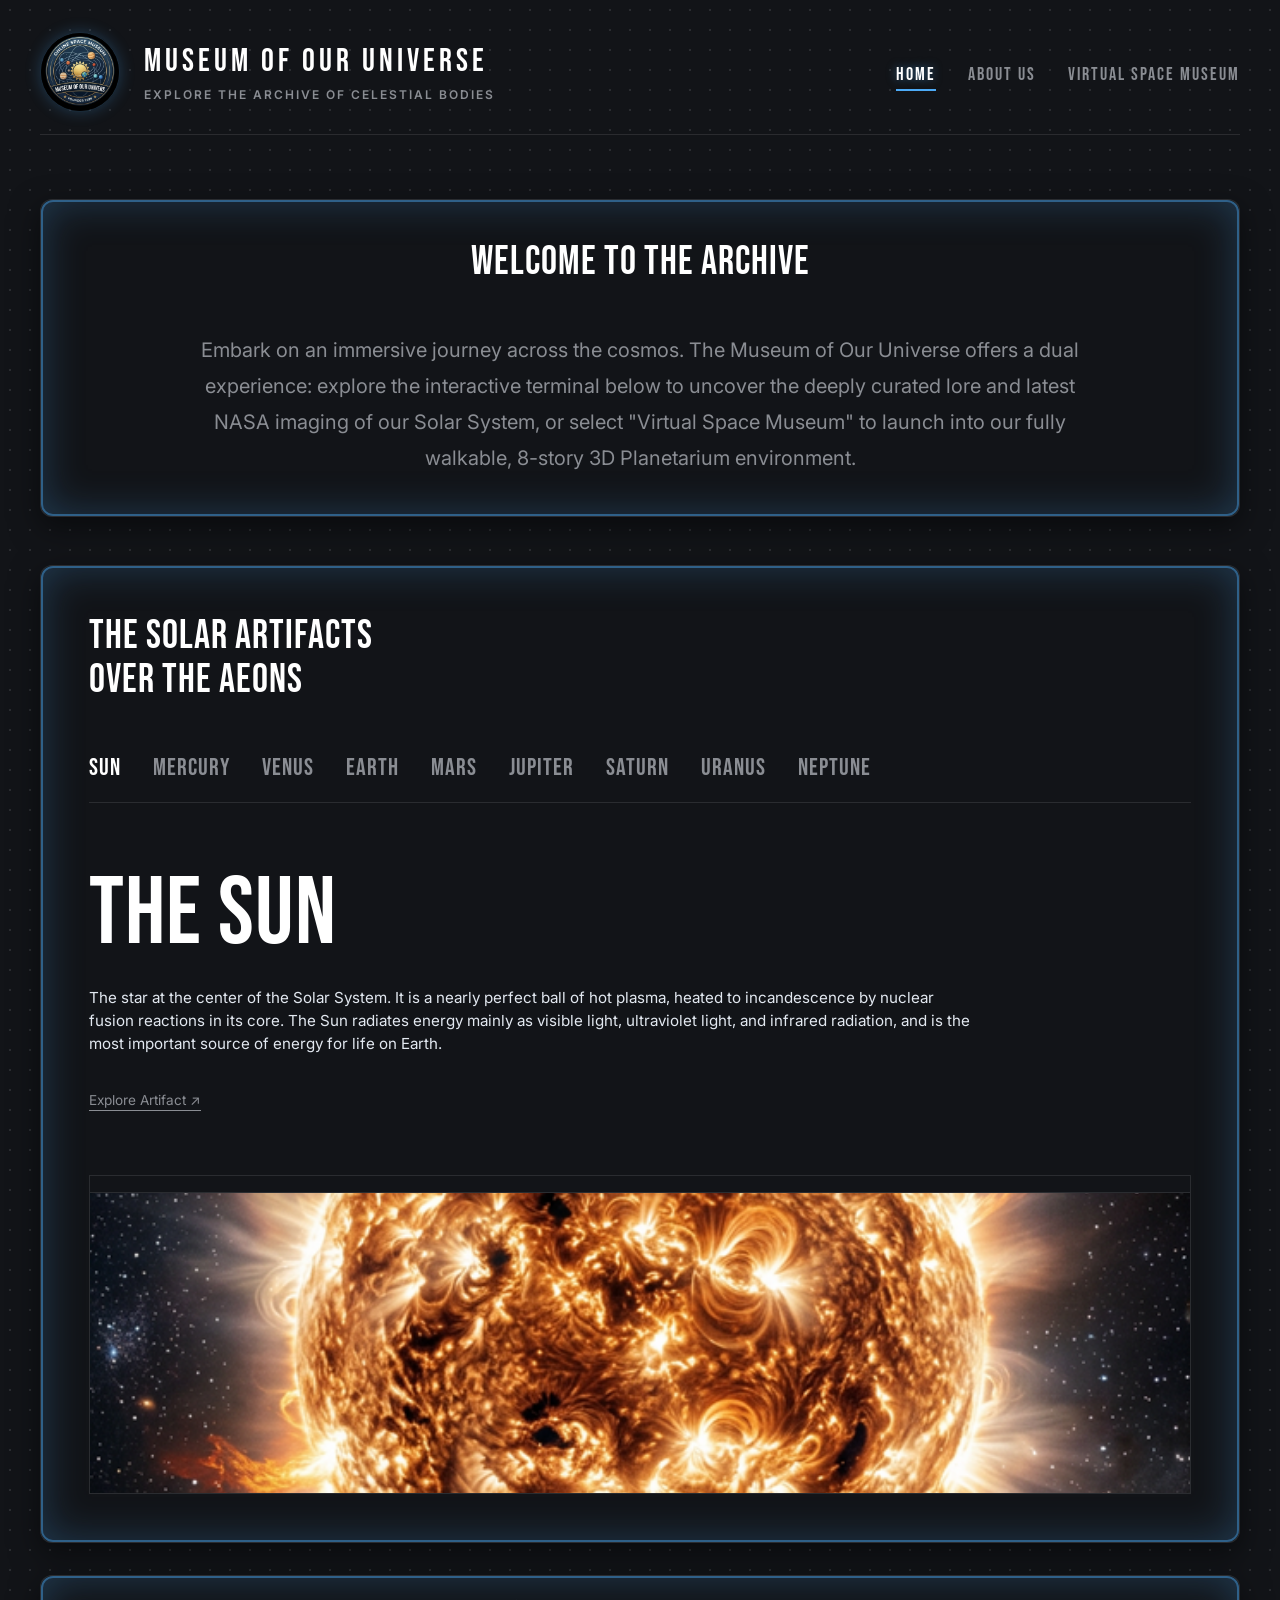
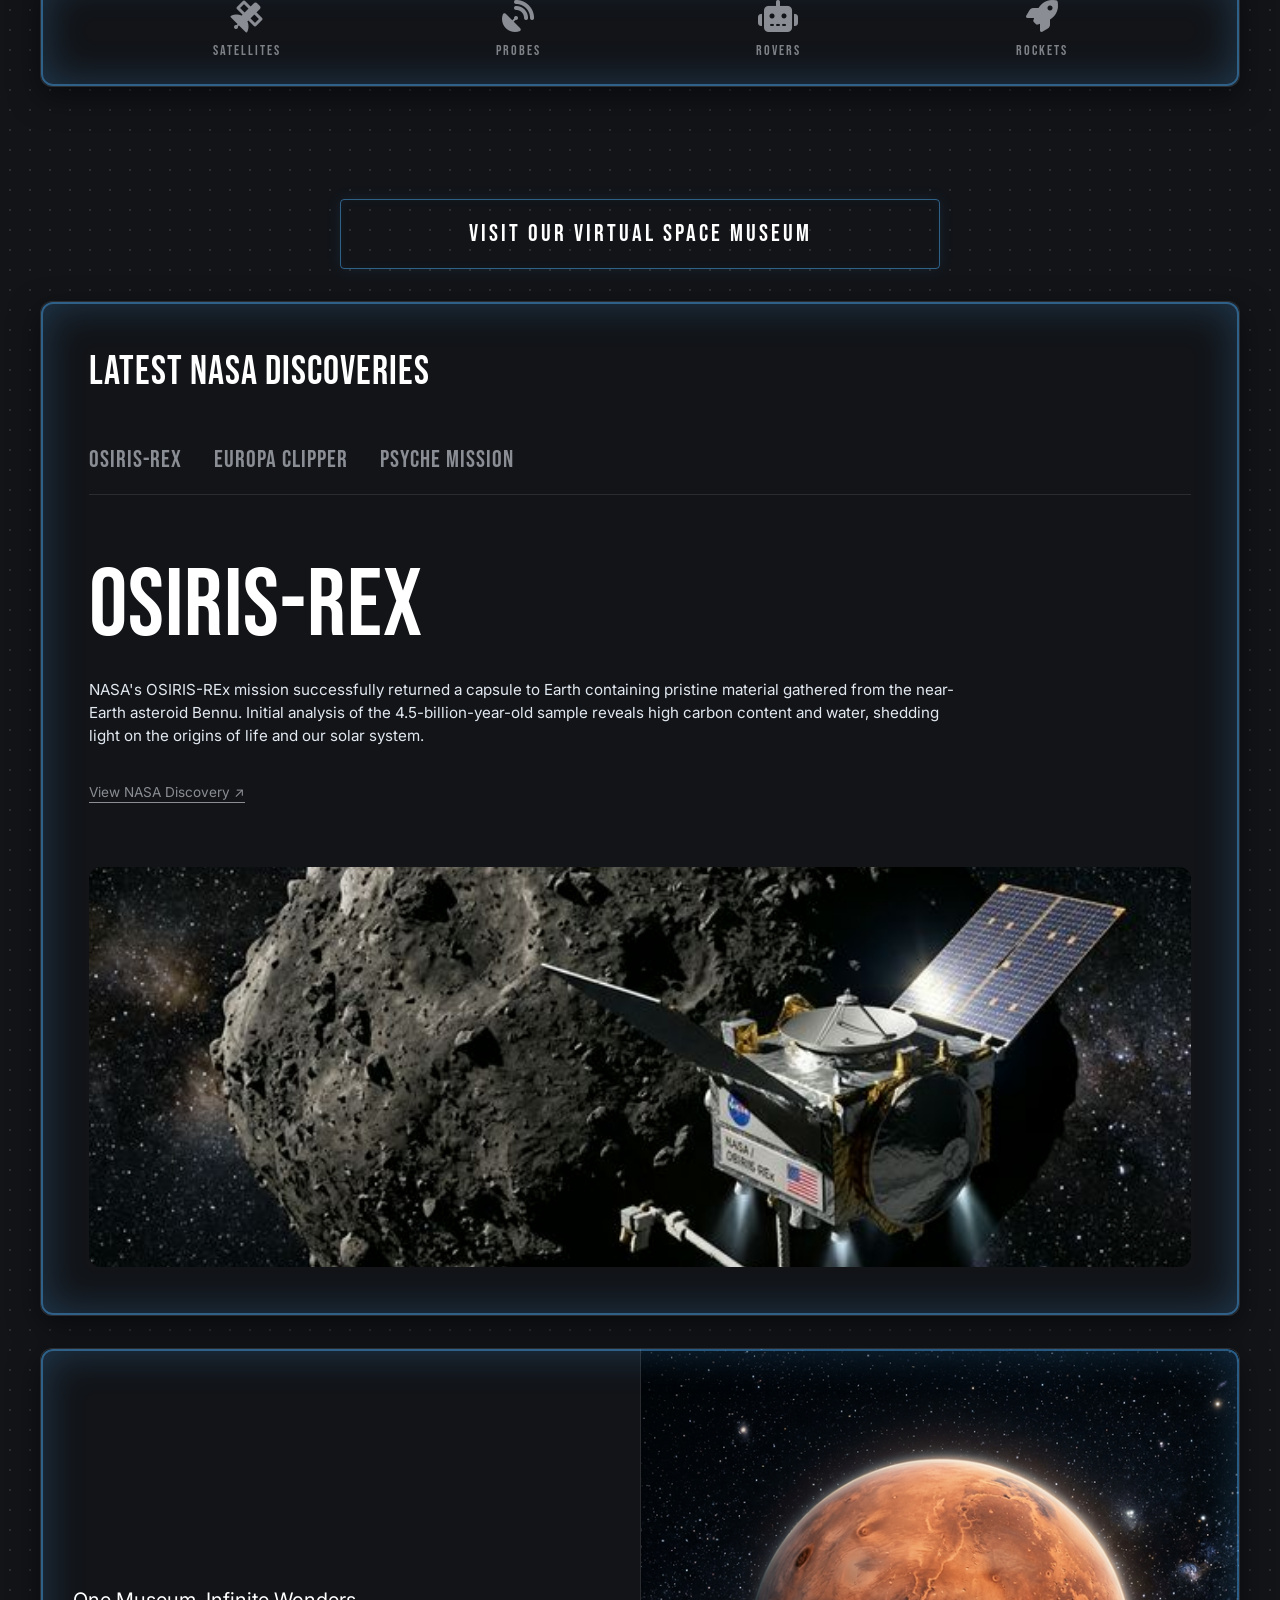
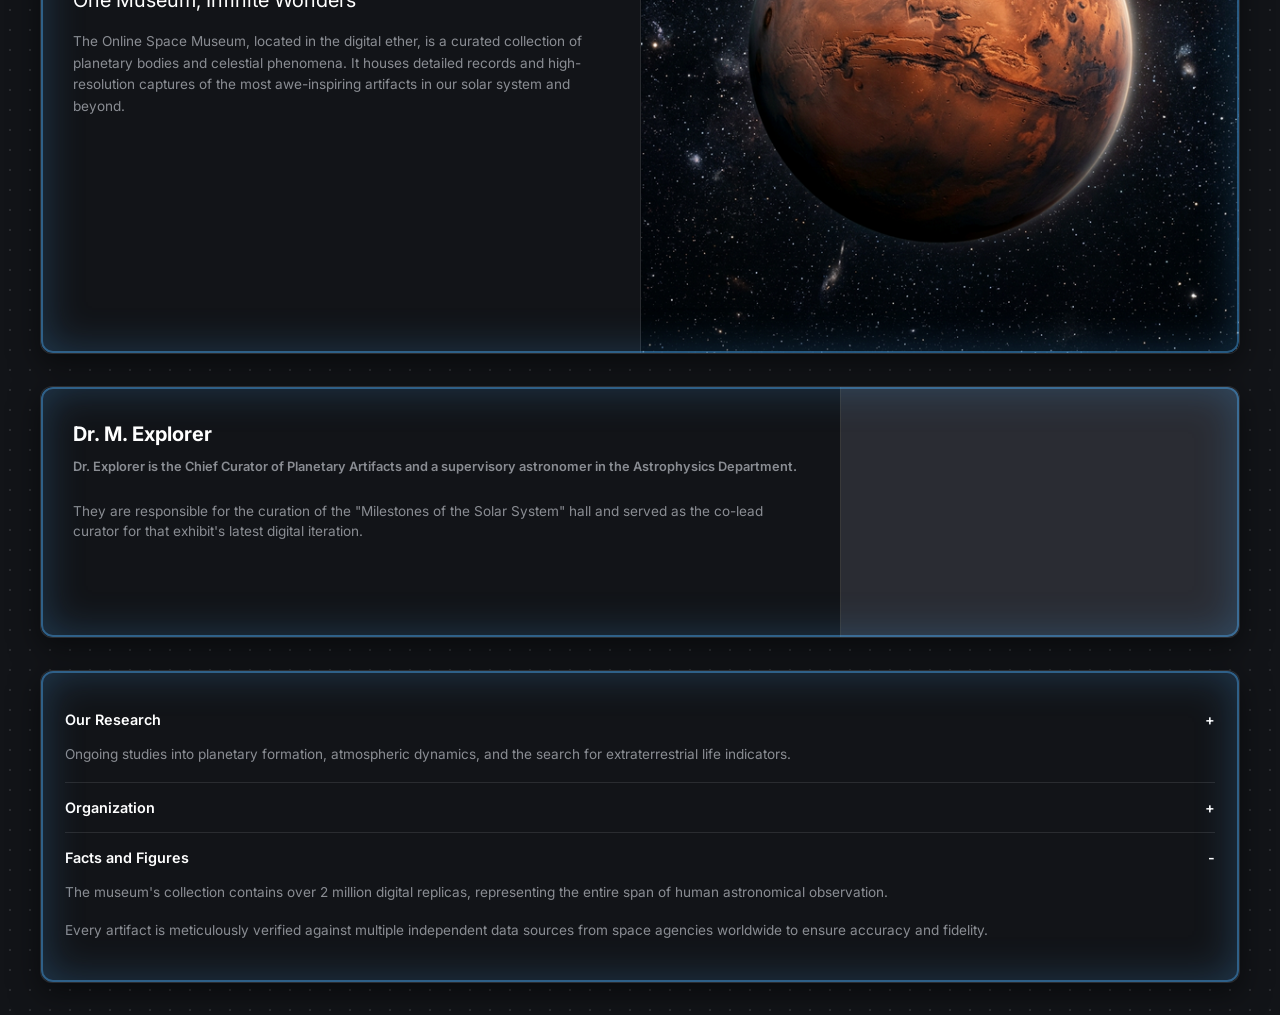
==== index.html @ 4f43cf97 "feat: complete agentic orchestration docs, local discovery assets, and visitor state flow" ====
<!DOCTYPE html>
<html lang="en">
<head>
    <meta charset="UTF-8">
    <meta name="viewport" content="width=device-width, initial-scale=1.0">
    <title>Online Space Museum</title>
    
    <!-- Google Fonts: Bebas Neue for headers, Inter for body text -->
    <link rel="preconnect" href="https://fonts.googleapis.com">
    <link rel="preconnect" href="https://fonts.gstatic.com" crossorigin>
    <link href="https://fonts.googleapis.com/css2?family=Bebas+Neue&family=Inter:wght@300;400;600&display=swap" rel="stylesheet">
    
    <!-- FontAwesome for Spacecraft Icons -->
    <link rel="stylesheet" href="https://cdnjs.cloudflare.com/ajax/libs/font-awesome/6.4.0/css/all.min.css">
    
    <link rel="stylesheet" href="style.css">
</head>
<body>

    <div class="grid-container">

        <!-- Header / Museum Title -->
        <header class="header-section">
            <div class="logo-container">
                <img src="museum-logo-v3.jpg" alt="Online Space Museum Logo" class="museum-logo">
            </div>
            <div class="header-text">
                <h1 class="museum-title">MUSEUM OF OUR UNIVERSE</h1>
                <p class="subtitle">EXPLORE THE ARCHIVE OF CELESTIAL BODIES</p>
            </div>
            <nav class="global-nav">
                <ul class="nav-list">
                    <li><a href="index.html" class="nav-link active">HOME</a></li>
                    <li><a href="about.html" class="nav-link">ABOUT US</a></li>
                    <li><a href="Planetariam Museum/index.html" class="nav-link">VIRTUAL SPACE MUSEUM</a></li>
                </ul>
            </nav>
        </header>

        <!-- Welcome Introduction -->
        <section class="welcome-section timeline-section" style="grid-column: 1 / -1; margin-bottom: 1rem; padding: 2.5rem; text-align: center;">
            <h2 class="timeline-title" style="margin-bottom: 1rem; text-align: center; color: var(--blue-glow);">WELCOME TO THE ARCHIVE</h2>
            <p class="artifact-description" style="max-width: 900px; margin: 0 auto; line-height: 1.8; color: var(--text-muted); font-size: 1.25rem;">
                Embark on an immersive journey across the cosmos. The Museum of Our Universe offers a dual experience: explore the interactive terminal below to uncover the deeply curated lore and latest NASA imaging of our Solar System, or select "Virtual Space Museum" to launch into our fully walkable, 8-story 3D Planetarium environment.
            </p>
        </section>

        <!-- Main Timeline / Artifact Selector -->
        <section class="timeline-section">
            <h2 class="timeline-title">THE SOLAR ARTIFACTS<br>OVER THE AEONS</h2>
            
            <div class="timeline-nav">
                <div class="timeline-items" id="timelineList">
                    <span class="timeline-item active" data-planet="sun">SUN</span>
                    <span class="timeline-item" data-planet="mercury">MERCURY</span>
                    <span class="timeline-item" data-planet="venus">VENUS</span>
                    <span class="timeline-item" data-planet="earth">EARTH</span>
                    <span class="timeline-item" data-planet="mars">MARS</span>
                    <span class="timeline-item" data-planet="jupiter">JUPITER</span>
                    <span class="timeline-item" data-planet="saturn">SATURN</span>
                    <span class="timeline-item" data-planet="uranus">URANUS</span>
                    <span class="timeline-item" data-planet="neptune">NEPTUNE</span>
                </div>
            </div>

            <div class="active-artifact-display">
                <h1 class="active-planet-title" id="planetTitle">SUN</h1>
                <p class="artifact-description" id="planetDescription">
                    The star at the center of the Solar System. It is a nearly perfect ball of hot plasma, heated to incandescence by nuclear fusion reactions in its core. The Sun radiates energy mainly as visible light, ultraviolet light, and infrared radiation, and is the most important source of energy for life on Earth.
                </p>
                <a href="artifact.html?id=sun" class="view-link" id="exploreBtn">Explore Artifact ↗</a>
            </div>
            
            <div class="artifact-visual">
                <div class="visual-header">
                </div>
                <!-- Image goes here -->
                <div class="image-wrapper">
                    <img id="planetImage" src="" alt="Earth from Space">
                </div>
            </div>
        </section>

        <!-- Spacecraft Instruments Divider (Long Thin Body) -->
        <section class="timeline-section craft-divider">
            <div class="craft-icons">
                <div class="craft-icon-wrap" title="Orbiting Satellites" data-craft="satellite">
                    <i class="fa-solid fa-satellite"></i>
                    <span class="craft-title">SATELLITES</span>
                </div>
                <div class="craft-icon-wrap" title="Deep Space Probes" data-craft="probe">
                    <i class="fa-solid fa-satellite-dish"></i>
                    <span class="craft-title">PROBES</span>
                </div>
                <div class="craft-icon-wrap" title="Automated Rovers" data-craft="rover">
                    <i class="fa-solid fa-robot"></i>
                    <span class="craft-title">ROVERS</span>
                </div>
                <div class="craft-icon-wrap" title="Launch Vehicles" data-craft="rocket">
                    <i class="fa-solid fa-rocket"></i>
                    <span class="craft-title">ROCKETS</span>
                </div>
            </div>
        </section> <!-- End craft-divider -->

        <!-- Virtual Space Museum Button -->
        <div class="virtual-museum-btn-wrap">
            <a href="Planetariam Museum/index.html" class="virtual-museum-btn">VISIT OUR VIRTUAL SPACE MUSEUM</a>
        </div>

        <!-- Latest Discoveries Section -->
        <section class="timeline-section discovery-section">
            <h2 class="timeline-title">LATEST NASA DISCOVERIES</h2>
            
            <div class="timeline-nav">
                <div class="timeline-items" id="discoveryList">
                    <span class="timeline-item discovery-item active" data-discovery="bennu">OSIRIS-REX</span>
                    <span class="timeline-item discovery-item" data-discovery="europa">EUROPA CLIPPER</span>
                    <span class="timeline-item discovery-item" data-discovery="psyche">PSYCHE MISSION</span>
                </div>
            </div>

            <div class="active-artifact-display">
                <h1 class="active-planet-title" id="discoveryTitle">OSIRIS-REX</h1>
                
                <p class="artifact-description" id="discoveryDescription">
                    NASA's OSIRIS-REx mission successfully returned a capsule to Earth containing pristine material gathered from the near-Earth asteroid Bennu. Initial analysis of the 4.5-billion-year-old sample reveals high carbon content and water, shedding light on the origins of life and our solar system.
                </p>
                <a href="https://science.nasa.gov/mission/osiris-rex/" target="_blank" class="view-link" id="discoveryLink">View NASA Discovery ↗</a>
            </div>
            
            <div class="artifact-visual" style="border: none;">
                <!-- Image goes here -->
                <div class="image-wrapper" style="height: 400px; border-radius: 12px;">
                    <div id="discoveryImagePlaceholder" style="width: 100%; height: 100%; background: linear-gradient(45deg, #1a0b2e, #0e1e2e);"></div>
                    <img id="discoveryImage" src="" alt="Latest Discovery" style="display: none; border-radius: 12px;">
                </div>
            </div>
        </section>

        <!-- Informational Cards (Right Side based on reference) -->
        <section class="info-section">
            
            <article class="info-card">
                <div class="card-content">
                    <h3 class="card-title">One Museum, Infinite Wonders</h3>
                    <p class="card-text">
                        The Online Space Museum, located in the digital ether, is a curated collection of planetary bodies and celestial phenomena. It houses detailed records and high-resolution captures of the most awe-inspiring artifacts in our solar system and beyond.
                    </p>
                </div>
                <div class="card-image-wrap">
                    <!-- Secondary image or related content -->
                    <img src="mars_premium_1773688810242.png" alt="Museum Interior Concept" class="card-img" id="secondaryImg">
                </div>
            </article>

            <article class="info-card curator-card">
                 <div class="curator-info">
                     <h3 class="curator-name">Dr. M. Explorer</h3>
                     <p class="curator-role">
                         Dr. Explorer is the Chief Curator of Planetary Artifacts and a supervisory astronomer in the Astrophysics Department. 
                     </p>
                     <p class="curator-bio">
                         They are responsible for the curation of the "Milestones of the Solar System" hall and served as the co-lead curator for that exhibit's latest digital iteration.
                     </p>
                 </div>
                 <div class="curator-image-wrap">
                     <div class="curator-placeholder"></div>
                 </div>
            </article>

            <!-- Accordion / Sidebar menu -->
            <aside class="sidebar-menu">
                <div class="menu-item">
                    <button class="accordion-btn">Our Research <span>+</span></button>
                    <div class="accordion-content">
                        <p>Ongoing studies into planetary formation, atmospheric dynamics, and the search for extraterrestrial life indicators.</p>
                    </div>
                </div>
                <div class="menu-item">
                    <button class="accordion-btn">Organization <span>+</span></button>
                    <div class="accordion-content" style="display: none;">
                        <p>Information about the structure and funding of the museum.</p>
                    </div>
                </div>
                <div class="menu-item active">
                    <button class="accordion-btn">Facts and Figures <span>-</span></button>
                    <div class="accordion-content">
                        <p class="small-text">
                            The museum's collection contains over 2 million digital replicas, representing the entire span of human astronomical observation. 
                        </p>
                        <p class="small-text mt">
                            Every artifact is meticulously verified against multiple independent data sources from space agencies worldwide to ensure accuracy and fidelity.
                        </p>
                    </div>
                </div>
            </aside>

        </section>

    </div>

    <!-- Spacecraft Info Modal -->
    <div class="modal-overlay" id="craftModal">
        <div class="modal-content">
            <button class="modal-close" id="closeModal">&times;</button>
            <div class="modal-header">
                <i class="fa-solid fa-satellite" id="modalIcon"></i>
                <h2 class="modal-title" id="modalTitle">SPACE CRAFT</h2>
            </div>
            <div class="modal-body">
                <p class="modal-text" id="modalDescription">Description goes here...</p>
                <div class="modal-stats">
                    <div class="stat-box">
                        <span class="stat-label" id="modalStatLabel1">Active Missions</span>
                        <span class="stat-value" id="modalStat1">--</span>
                    </div>
                    <div class="stat-box">
                        <span class="stat-label" id="modalStatLabel2">Notable Example</span>
                        <span class="stat-value" id="modalStat2">--</span>
                    </div>
                </div>
            </div>
        </div>
    </div>

    <!-- Rocket Transition Overlay -->
    <div id="rocket-transition" class="rocket-transition hidden">
        <div class="rocket-container">
            <div class="rocket-body">
                <div class="rocket-nose"></div>
                <div class="rocket-window"></div>
                <div class="rocket-fin left"></div>
                <div class="rocket-fin right"></div>
                <div class="rocket-exhaust"></div>
            </div>
        </div>
        <div class="smoke-container">
            <div class="smoke-cloud s1"></div>
            <div class="smoke-cloud s2"></div>
            <div class="smoke-cloud s3"></div>
            <div class="smoke-cloud s4"></div>
            <div class="smoke-cloud s5"></div>
            <div class="smoke-cloud s6"></div>
            <div class="smoke-cloud s7"></div>
        </div>
    </div>
    
    <script src="script.js"></script>
</body>
</html>
---- style.css ----
:root {
    --bg-dark: #121418;
    --card-bg: #1A1C21;
    --text-primary: #FFFFFF;
    --text-muted: #8A8D93;
    --border-color: rgba(255, 255, 255, 0.1);
    --accent: #E2E8F0;
    
    --font-heading: 'Bebas Neue', sans-serif;
    --font-body: 'Inter', sans-serif;
}

* {
    margin: 0;
    padding: 0;
    box-sizing: border-box;
}

body {
    background-color: var(--bg-dark);
    color: var(--text-primary);
    font-family: var(--font-body);
    font-size: 16px;
    line-height: 1.5;
    -webkit-font-smoothing: antialiased;
    min-height: 100vh;
    padding: 2rem;
    
    /* Subtle background dot pattern to match reference */
    background-image: radial-gradient(var(--border-color) 1px, transparent 1px);
    background-size: 20px 20px;
    
    /* Ensure the body is positioned relative for the scanner overlay */
    position: relative;
    overflow-x: hidden;
}

/* Dynamic Space Background Elements */
#space-background {
    position: fixed;
    top: 0;
    left: 0;
    width: 100vw;
    height: 100vh;
    pointer-events: none;
    z-index: 1; /* Sits behind z-index: 2 grids but ahead of body */
    overflow: hidden;
}

.asteroid {
    position: absolute;
    animation-name: driftDiagonal;
    animation-timing-function: linear;
    opacity: 0;
}

@keyframes driftDiagonal {
    0% {
        opacity: 0;
        transform: translate(0, 0) rotate(0deg);
    }
    5% {
        opacity: 1;
    }
    95% {
        opacity: 1;
    }
    100% {
        opacity: 0;
        transform: translate(-100vw, 100vh) rotate(360deg);
    }
}

.shooting-star {
    position: absolute;
    width: 150px;
    height: 2px;
    background: linear-gradient(to right, transparent, rgba(255, 255, 255, 1));
    border-radius: 50%;
    transform: rotate(135deg); /* Points down-left */
    opacity: 0;
    animation: shootingStarAnim 1.2s ease-out forwards;
}

.shooting-star::after {
    content: '';
    position: absolute;
    right: 0;
    top: -3px;
    width: 8px;
    height: 8px;
    background: white;
    border-radius: 50%;
    box-shadow: 0 0 10px 4px rgba(77, 171, 247, 0.8); /* Signature AI blue engine trail */
}

@keyframes shootingStarAnim {
    0% {
        transform: rotate(135deg) translateX(0);
        opacity: 0;
    }
    10% {
        opacity: 1;
    }
    100% {
        transform: rotate(135deg) translateX(1500px); /* Move entirely across the screen down-left */
        opacity: 0;
    }
}

/* Apply AI Pulse to Specific Containers */
.timeline-section, .info-card, .sidebar-menu, .large-image-wrapper, .gallery-item {
    position: relative;
}

.timeline-section::after, .info-card::after, .sidebar-menu::after, .large-image-wrapper::after, .gallery-item::after {
    content: '';
    position: absolute;
    top: 0;
    left: 0;
    right: 0;
    bottom: 0;
    pointer-events: none;
    border-radius: inherit;
    border: 2px solid rgba(77, 171, 247, 0.5); /* Static blue border */
    box-shadow: inset 0 0 40px rgba(77, 171, 247, 0.25); /* Static blue glow */
    z-index: 10;
}

/* Grid Layout */
.grid-container {
    display: grid;
    grid-template-columns: 1fr;
    gap: 2rem;
    max-width: 1200px; /* Adjusted max-width for optimal single-column reading */
    margin: 0 auto;
    position: relative;
    z-index: 2; /* Elevate grid container above space background canvas */
}

/* Typography Base */
h1, h2, .timeline-item {
    font-family: var(--font-heading);
    letter-spacing: 1px;
    font-weight: 400;
}

.subtitle {
    font-family: var(--font-body);
    font-weight: 600;
    letter-spacing: 2px;
    font-size: 0.75rem;
    color: var(--text-muted);
    text-transform: uppercase;
    margin-top: 0.5rem;
}

.header-section {
    grid-column: 1 / -1;
    margin-bottom: 2rem;
    border-bottom: 1px solid var(--border-color);
    padding-bottom: 1rem;
    display: flex;
    align-items: center;
    gap: 1.5rem;
    position: relative; /* For absolute positioning of nav if needed, but we'll use flex/margin */
}

/* Global Navigation */
.global-nav {
    margin-left: auto; /* Push navigation to the far right of the flex header */
}

.nav-list {
    display: flex;
    list-style: none;
    gap: 2rem;
    align-items: center;
}

.nav-link {
    color: var(--text-muted);
    text-decoration: none;
    font-size: 1.1rem;
    font-family: var(--font-heading);
    letter-spacing: 2px;
    transition: all 0.3s ease;
    padding-bottom: 4px;
    border-bottom: 2px solid transparent; /* Prepare for hover underline */
}

.nav-link:hover, .nav-link.active {
    color: var(--text-primary);
    border-bottom-color: #4dabf7; /* AI blue underline */
    text-shadow: 0 0 10px rgba(77, 171, 247, 0.5);
}

.museum-logo {
    height: 80px; /* Adjust based on preference */
    width: auto;
    object-fit: contain;
    border-radius: 50%; /* Circle shape */
    box-shadow: 0 0 15px rgba(77, 171, 247, 0.25); /* Even softer blue glow */
    border: 1px solid rgba(77, 171, 247, 0.15); /* Very faint border */
}

.header-text {
    display: flex;
    flex-direction: column;
}

.museum-title {
    font-size: 2rem;
    letter-spacing: 4px;
    line-height: 1; /* Tighten up with subtitle */
}

/* Timeline Section (Left side) */
.timeline-section {
    background-color: var(--bg-dark);
    border: 1px solid var(--border-color);
    border-radius: 12px;
    padding: 3rem;
    display: flex;
    flex-direction: column;
    gap: 2rem;
    /* Box shadow for depth */
    box-shadow: 0 10px 30px rgba(0,0,0,0.5);
}

.timeline-title {
    font-size: 2.5rem;
    line-height: 1.1;
    margin-bottom: 1rem;
}

.timeline-nav {
    display: flex;
    align-items: center;
    gap: 1rem;
    border-bottom: 1px solid var(--border-color);
    padding-bottom: 1rem;
    margin-bottom: 2rem;
}

.timeline-items {
    display: flex;
    gap: 2rem;
    overflow-x: auto;
    scrollbar-width: none;
}
.timeline-items::-webkit-scrollbar { display: none; }

.timeline-item {
    font-size: 1.5rem;
    color: var(--text-muted);
    cursor: pointer;
    transition: color 0.3s ease;
}

.timeline-item:hover, .timeline-item.active {
    color: var(--text-primary);
}

.nav-btn {
    background: none;
    border: none;
    color: var(--text-muted);
    font-family: var(--font-body);
    font-size: 0.8rem;
    cursor: pointer;
    text-transform: uppercase;
    letter-spacing: 1px;
}

.nav-btn:hover {
    color: var(--text-primary);
}

.active-planet-title {
    font-size: 6rem;
    line-height: 1;
    margin-bottom: 1.5rem;
    display: block;
}

.artifact-description {
    font-size: 0.95rem;
    color: var(--accent);
    max-width: 80%;
    margin-bottom: 2rem;
}

.view-link {
    color: var(--text-muted);
    text-decoration: none;
    font-size: 0.85rem;
    border-bottom: 1px solid var(--text-muted);
    padding-bottom: 2px;
    transition: all 0.3s ease;
}

.view-link:hover {
    color: var(--text-primary);
    border-bottom-color: var(--text-primary);
}

.artifact-visual {
    margin-top: 2rem;
    position: relative;
    border: 1px solid var(--border-color);
}

.visual-header {
    display: flex;
    justify-content: space-between;
    padding: 0.5rem 1rem;
    font-size: 0.75rem;
    border-bottom: 1px solid var(--border-color);
    color: var(--text-muted);
    font-family: var(--font-body);
    font-weight: 600;
}

.image-wrapper {
    width: 100%;
    height: 300px;
    overflow: hidden;
    background-color: #000;
}

.image-wrapper img {
    width: 100%;
    height: 100%;
    object-fit: cover;
    mix-blend-mode: screen; /* Enhance space aesthetic if background isn't completely black */
}

/* Spacecraft Divider Section (Long thin body) */
.craft-divider {
    padding: 1.5rem 4rem; /* Thin top/bottom padding */
    margin-bottom: 2rem;
    flex-direction: row;
}

.craft-icons {
    width: 100%;
    display: flex;
    justify-content: space-around;
    align-items: center;
    position: relative;
    z-index: 20; /* Ensure it stays above scanner overlay */
}

.craft-icon-wrap {
    font-size: 2rem; /* Large enough to be readable */
    color: var(--text-muted);
    transition: all 0.3s ease;
    cursor: pointer;
    position: relative;
    z-index: 20; /* Explicitly elevate above ::after background glow */
    display: flex;
    flex-direction: column;
    align-items: center;
    gap: 0.5rem;
}

.craft-title {
    font-size: 0.9rem;
    font-family: var(--font-heading);
    letter-spacing: 2px;
    color: var(--text-muted);
    opacity: 0.9;
    transition: all 0.3s ease;
    text-transform: uppercase;
}

.craft-icon-wrap:hover {
    color: #4dabf7; /* Vibrant AI blue on hover */
    transform: translateY(-5px) scale(1.15);
    text-shadow: 0 0 20px rgba(77, 171, 247, 0.9);
}

.craft-icon-wrap:hover .craft-title {
    opacity: 1;
    color: #4dabf7;
}

/* Virtual Space Museum Button */
.virtual-museum-btn-wrap {
    text-align: center;
    margin-top: 3rem;
    position: relative;
    z-index: 20;
}

.virtual-museum-btn {
    display: inline-block;
    width: 80%;
    max-width: 600px;
    padding: 1rem 2rem;
    background-color: transparent;
    border: 1px solid rgba(77, 171, 247, 0.5);
    color: var(--text-primary);
    font-family: var(--font-heading);
    font-size: 1.5rem;
    letter-spacing: 3px;
    text-decoration: none;
    border-radius: 4px;
    transition: all 0.3s ease;
    box-shadow: 0 0 15px rgba(77, 171, 247, 0.1), inset 0 0 10px rgba(77, 171, 247, 0.05);
}

.virtual-museum-btn:hover {
    background-color: rgba(77, 171, 247, 0.1);
    border-color: #4dabf7;
    box-shadow: 0 0 25px rgba(77, 171, 247, 0.3), inset 0 0 20px rgba(77, 171, 247, 0.15);
    text-shadow: 0 0 10px rgba(255, 255, 255, 0.8);
    transform: translateY(-2px);
}

/* Info Section (Right side) */
.info-section {
    display: flex;
    flex-direction: column;
    gap: 2rem;
}

.info-card {
    background-color: var(--bg-dark);
    border: 1px solid var(--border-color);
    border-radius: 12px;
    display: grid;
    grid-template-columns: 1fr 1fr;
    overflow: hidden;
    box-shadow: 0 10px 30px rgba(0,0,0,0.5);
}

.card-content {
    padding: 2rem;
    display: flex;
    flex-direction: column;
    justify-content: center;
}

.card-title {
    font-size: 1.25rem;
    margin-bottom: 1rem;
    font-weight: 400;
}

.card-text {
    font-size: 0.85rem;
    color: var(--text-muted);
    line-height: 1.6;
}

.card-image-wrap {
    width: 100%;
    height: 100%;
    border-left: 1px solid var(--border-color);
}

.card-img {
    width: 100%;
    height: 100%;
    object-fit: cover;
}

/* Curator Card variations */
.curator-card {
    grid-template-columns: 2fr 1fr;
}

.curator-info {
    padding: 2rem;
}

.curator-name {
    font-size: 1.25rem;
    margin-bottom: 0.5rem;
}

.curator-role {
    font-size: 0.8rem;
    font-weight: 600;
    color: var(--text-muted);
    margin-bottom: 1.5rem;
}

.curator-bio {
    font-size: 0.85rem;
    color: var(--text-muted);
}

.curator-image-wrap {
    border-left: 1px solid var(--border-color);
    background-color: #222;
}

.curator-placeholder {
    width: 100%;
    height: 100%;
    background-color: #2a2c33; /* Fallback for missing avatar */
    background-size: cover;
    background-position: center;
    min-height: 250px;
}

/* Sidebar Menu / Accordion */
.sidebar-menu {
    border: 1px solid var(--border-color);
    border-radius: 12px;
    background-color: var(--bg-dark);
    padding: 1.5rem;
    box-shadow: 0 10px 30px rgba(0,0,0,0.5);
}

.menu-item {
    border-bottom: 1px solid var(--border-color);
}

.menu-item:last-child {
    border-bottom: none;
}

.accordion-btn {
    width: 100%;
    background: none;
    border: none;
    color: var(--text-primary);
    padding: 1rem 0;
    display: flex;
    justify-content: space-between;
    align-items: center;
    font-family: var(--font-body);
    font-size: 0.9rem;
    cursor: pointer;
    font-weight: 600;
}

.accordion-content {
    padding-bottom: 1rem;
    color: var(--text-muted);
    font-size: 0.85rem;
    line-height: 1.6;
}

.mt {
    margin-top: 1rem;
}

/* Layout modifications for responsive design */
@media (max-width: 1024px) {
    .grid-container {
        grid-template-columns: 1fr;
    }
    .info-card.curator-card, .info-card {
        grid-template-columns: 1fr;
    }
    .card-image-wrap, .curator-image-wrap {
        border-left: none;
        border-top: 1px solid var(--border-color);
        min-height: 200px;
    }
}

/* -------------------------------- */
/* Artifact Detail Page Styles      */
/* -------------------------------- */

.flex-header {
    display: flex;
    justify-content: space-between;
    align-items: center; /* Center to align back link and logo */
}

.header-content-right {
    display: flex;
    align-items: center;
    gap: 1.5rem;
    text-align: right;
}

.header-text-right {
    display: flex;
    flex-direction: column;
}

.back-link {
    color: var(--text-muted);
    text-decoration: none;
    font-size: 0.85rem;
    font-weight: 600;
    letter-spacing: 1px;
    border-bottom: 1px solid var(--border-color);
    padding-bottom: 2px;
    transition: color 0.3s ease;
    margin-bottom: 0.5rem;
}

.back-link:hover {
    color: var(--text-primary);
}

.main-artifact-display {
    grid-column: 1 / -1;
    margin-bottom: 2rem;
}

.large-image-wrapper {
    width: 100%;
    height: 50vh;
    min-height: 400px;
    border: 1px solid var(--border-color);
    border-radius: 12px;
    overflow: hidden;
    position: relative;
}

.large-image-wrapper img {
    width: 100%;
    height: 100%;
    object-fit: cover;
    object-position: center;
}

.details-grid {
    grid-column: 1 / -1;
    display: grid;
    grid-template-columns: repeat(3, 1fr);
    gap: 2rem;
    margin-bottom: 3rem;
}

.detail-card {
    display: block; /* Override previous grid */
}

.detail-card-content {
    padding: 2rem;
}

.detail-title {
    font-size: 2rem;
    margin-bottom: 1rem;
    color: var(--text-primary);
    border-bottom: 1px solid var(--border-color);
    padding-bottom: 0.5rem;
}

.detail-text {
    font-size: 0.9rem;
    color: var(--text-muted);
    line-height: 1.6;
}

.warning-card .detail-title {
    color: #ff6b6b;
    border-color: rgba(255, 107, 107, 0.3);
}

.habitability-card .detail-title {
    color: #4dabf7;
    border-color: rgba(77, 171, 247, 0.3);
}

.gallery-section {
    grid-column: 1 / -1;
}

.gallery-title {
    font-size: 2.5rem;
    margin-bottom: 1.5rem;
}

.gallery-grid {
    display: grid;
    grid-template-columns: 1fr 1fr;
    gap: 2rem;
}

.gallery-item {
    border: 1px solid var(--border-color);
    border-radius: 12px;
    overflow: hidden;
    height: 300px;
}

.gallery-item img {
    width: 100%;
    height: 100%;
    object-fit: cover;
}

@media (max-width: 768px) {
    .grid-container {
        grid-template-columns: 1fr;
    }
    .info-card.curator-card, .info-card {
        grid-template-columns: 1fr;
    }
    .card-image-wrap, .curator-image-wrap {
        border-left: none;
        border-top: 1px solid var(--border-color);
        min-height: 200px;
    }
    .details-grid, .gallery-grid {
        grid-template-columns: 1fr;
    }
}

/* -------------------------------- */
/* Spacecraft Modal Styles          */
/* -------------------------------- */

.modal-overlay {
    position: fixed;
    top: 0;
    left: 0;
    width: 100vw;
    height: 100vh;
    background-color: rgba(0, 0, 0, 0.85);
    backdrop-filter: blur(8px);
    display: flex;
    justify-content: center;
    align-items: center;
    z-index: 10000; /* Above the edge pulse */
    opacity: 0;
    pointer-events: none;
    transition: opacity 0.3s ease;
}

.modal-overlay.active {
    opacity: 1;
    pointer-events: auto;
}

.modal-content {
    background-color: var(--bg-dark);
    border: 1px solid rgba(77, 171, 247, 0.5);
    box-shadow: 0 0 40px rgba(77, 171, 247, 0.25), inset 0 0 20px rgba(77, 171, 247, 0.1);
    border-radius: 12px;
    width: 90%;
    max-width: 600px;
    padding: 3rem;
    position: relative;
    transform: translateY(20px);
    transition: transform 0.3s ease;
    display: flex;
    flex-direction: column;
    gap: 1.5rem;
}

.modal-overlay.active .modal-content {
    transform: translateY(0);
}

.modal-close {
    position: absolute;
    top: 1rem;
    right: 1.5rem;
    background: none;
    border: none;
    color: var(--text-muted);
    font-size: 2.5rem;
    line-height: 1;
    cursor: pointer;
    transition: color 0.3s ease, text-shadow 0.3s ease;
}

.modal-close:hover {
    color: var(--text-primary);
    text-shadow: 0 0 15px rgba(255, 255, 255, 0.8);
}

.modal-header {
    display: flex;
    align-items: center;
    gap: 1.5rem;
    border-bottom: 1px solid var(--border-color);
    padding-bottom: 1rem;
}

.modal-header i {
    font-size: 3rem;
    color: #4dabf7; /* AI Blue */
    text-shadow: 0 0 15px rgba(77, 171, 247, 0.5);
}

.modal-title {
    font-size: 2.5rem;
    margin: 0;
    letter-spacing: 2px;
    font-family: var(--font-heading);
}

.modal-text {
    font-size: 1rem;
    color: var(--text-muted);
    line-height: 1.6;
}

.modal-stats {
    display: grid;
    grid-template-columns: 1fr 1fr;
    gap: 1rem;
    margin-top: 1.5rem;
}

.stat-box {
    background-color: rgba(0, 0, 0, 0.4);
    border: 1px solid var(--border-color);
    border-radius: 8px;
    padding: 1.25rem;
    display: flex;
    flex-direction: column;
    align-items: center;
    text-align: center;
    transition: border-color 0.3s ease;
}

.stat-box:hover {
    border-color: rgba(77, 171, 247, 0.5);
}

.stat-label {
    font-size: 0.75rem;
    color: var(--text-muted);
    text-transform: uppercase;
    letter-spacing: 1.5px;
    margin-bottom: 0.5rem;
    font-weight: 600;
}

.stat-value {
    font-size: 1.25rem;
    font-weight: 600;
    color: var(--text-primary);
    font-family: var(--font-heading);
    letter-spacing: 1px;
}

/* =========================================
   ROCKET TRANSITION OVERLAY
========================================= */
.rocket-transition {
    position: fixed;
    top: 0;
    left: 0;
    width: 100vw;
    height: 100vh;
    background-color: transparent;
    z-index: 9999;
    pointer-events: none;
}

.rocket-transition.hidden {
    display: none;
}

.rocket-transition.active {
    pointer-events: auto;
}

/* Background overlay to hide original page smoothly */
.rocket-transition::before {
    content: '';
    position: absolute;
    top: 0;
    left: 0;
    width: 100%;
    height: 100%;
    background-color: var(--bg-color); /* Match site dark theme initially */
    opacity: 0;
    transition: opacity 0.5s ease;
}

.rocket-transition.active::before {
    opacity: 1;
}

/* ---------------------------------- */
/* CSS ROCKET BUILD                   */
/* ---------------------------------- */
.rocket-container {
    position: absolute;
    bottom: -300px; /* Start way off screen bottom */
    left: 50%;
    transform: translateX(-50%);
    width: 80px;
    height: 150px;
    z-index: 10;
}

.rocket-transition.active .rocket-container {
    animation: blastOffCustom 2s cubic-bezier(0.5, 0, 0.2, 1) forwards;
    animation-delay: 0.8s;
}

.rocket-body {
    position: relative;
    width: 100%;
    height: 100%;
    background-color: #f1f2f6; /* White body */
    border-radius: 50% 50% 5px 5px / 100% 100% 10% 10%;
    box-shadow: inset -10px 0 10px rgba(0,0,0,0.1); /* 3D shading */
    z-index: 10;
}

.rocket-nose {
    position: absolute;
    top: -45px; /* Pull it up out of the body */
    left: 50%;
    transform: translateX(-50%);
    border-left: 40px solid transparent;
    border-right: 40px solid transparent;
    border-bottom: 50px solid #f1c40f; /* Yellow nose cone */
    border-radius: 50% 50% 0 0;
    z-index: 11;
}

.rocket-window {
    position: absolute;
    top: 50px;
    left: 50%;
    transform: translateX(-50%);
    width: 30px;
    height: 30px;
    background-color: #0097e6; /* Blue window */
    border-radius: 50%;
    border: 4px solid #f1c40f; /* Yellow trim */
    box-shadow: inset 2px 2px 5px rgba(0,0,0,0.3);
}

.rocket-fin {
    position: absolute;
    bottom: 0;
    width: 25px;
    height: 60px;
    background-color: #badc58; /* Green fins */
    z-index: -1;
}

.rocket-fin.left {
    left: -20px;
    border-radius: 30px 0 5px 30px;
}

.rocket-fin.right {
    right: -20px;
    border-radius: 0 30px 30px 5px;
}

.rocket-exhaust {
    position: absolute;
    bottom: -60px;
    left: 50%;
    transform: translateX(-50%);
    width: 20px;
    height: 60px;
    background: linear-gradient(to bottom, #f1f2f6 0%, #dcdde1 100%);
    border-radius: 0 0 10px 10px;
}

.rocket-transition.active .rocket-exhaust::after {
    content: '';
    position: absolute;
    bottom: -100px;
    left: 50%;
    transform: translateX(-50%);
    width: 15px;
    height: 100px;
    background: linear-gradient(to bottom, #ff9f43, #ff4757, transparent);
    filter: blur(2px);
    animation: exhaustFlicker 0.1s infinite alternate;
}

/* ---------------------------------- */
/* SMOKE CLOUDS                       */
/* ---------------------------------- */
.smoke-container {
    position: absolute;
    bottom: -100px;
    left: 0;
    width: 100%;
    height: 30vh;
    z-index: 5;
    opacity: 0; /* Hidden initially */
    /* Remove overflow:hidden so clouds can expand to fill the entire screen */
}

.rocket-transition.active .smoke-container {
    animation: fadeInSmoke 0.5s ease forwards;
    animation-delay: 0.5s; /* Ignite smoke right before launch */
}

.smoke-cloud {
    position: absolute;
    bottom: -50px;
    background-color: #f1f2f6; /* White smoke */
    border-radius: 50%;
    filter: drop-shadow(0 -10px 20px rgba(0,0,0,0.1));
}

.rocket-transition.active .smoke-cloud {
    /* Increase time slightly to match the full page load delay */
    animation: growSmoke 3.5s ease-in-out forwards;
}

.smoke-cloud.s1 { width: 300px; height: 300px; left: -100px; bottom: -150px; animation-delay: 0.5s; }
.smoke-cloud.s2 { width: 400px; height: 400px; left: 10%; bottom: -200px; animation-delay: 0.6s; }
.smoke-cloud.s3 { width: 350px; height: 350px; left: 30%; bottom: -180px; animation-delay: 0.7s; }
.smoke-cloud.s4 { width: 500px; height: 500px; left: 45%; bottom: -250px; background-color: #fff; animation-delay: 0.5s; } /* Center main burst */
.smoke-cloud.s5 { width: 400px; height: 400px; left: 65%; bottom: -200px; animation-delay: 0.6s; }
.smoke-cloud.s6 { width: 300px; height: 300px; left: 80%; bottom: -150px; animation-delay: 0.7s; }
.smoke-cloud.s7 { width: 250px; height: 250px; right: -50px; bottom: -120px; animation-delay: 0.8s; }


/* ---------------------------------- */
/* KEYFRAMES                          */
/* ---------------------------------- */

@keyframes blastOffCustom {
    0% {
        bottom: -300px;
    }
    10% {
        bottom: -280px; /* Engine ignite bump */
    }
    100% {
        bottom: 150vh; /* Way past the top of the screen */
    }
}

@keyframes exhaustFlicker {
    from { height: 90px; opacity: 0.8; }
    to { height: 110px; opacity: 1; }
}

@keyframes fadeInSmoke {
    from { opacity: 0; }
    to { opacity: 1; }
}

@keyframes growSmoke {
    0% { 
        transform: scale(0.2) translateY(50px); 
        opacity: 0.8; 
    }
    40% {
        transform: scale(1.5) translateY(-50px); 
        opacity: 1; /* Normal bloom */
    }
    100% { 
        transform: scale(15) translateY(-200px); /* Massive geometric scale to swallow screen */
        opacity: 1; 
    }
}
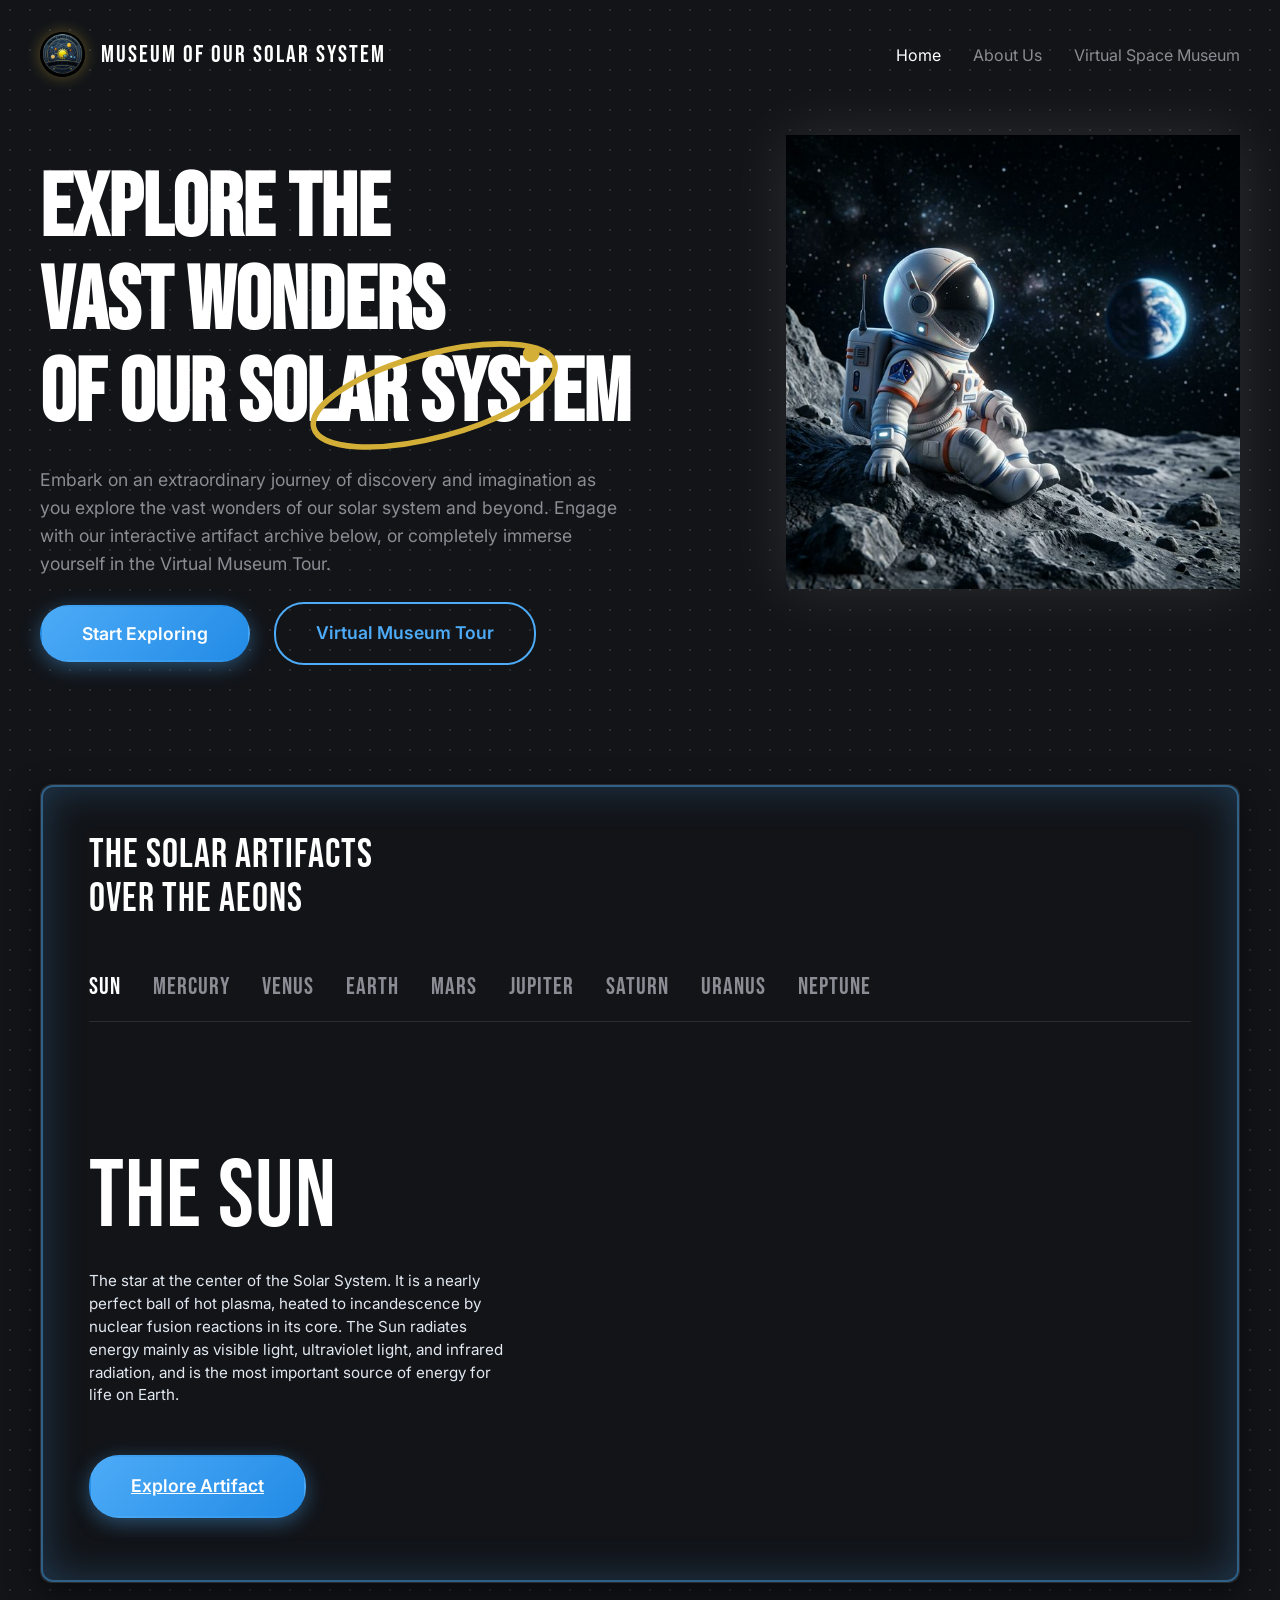
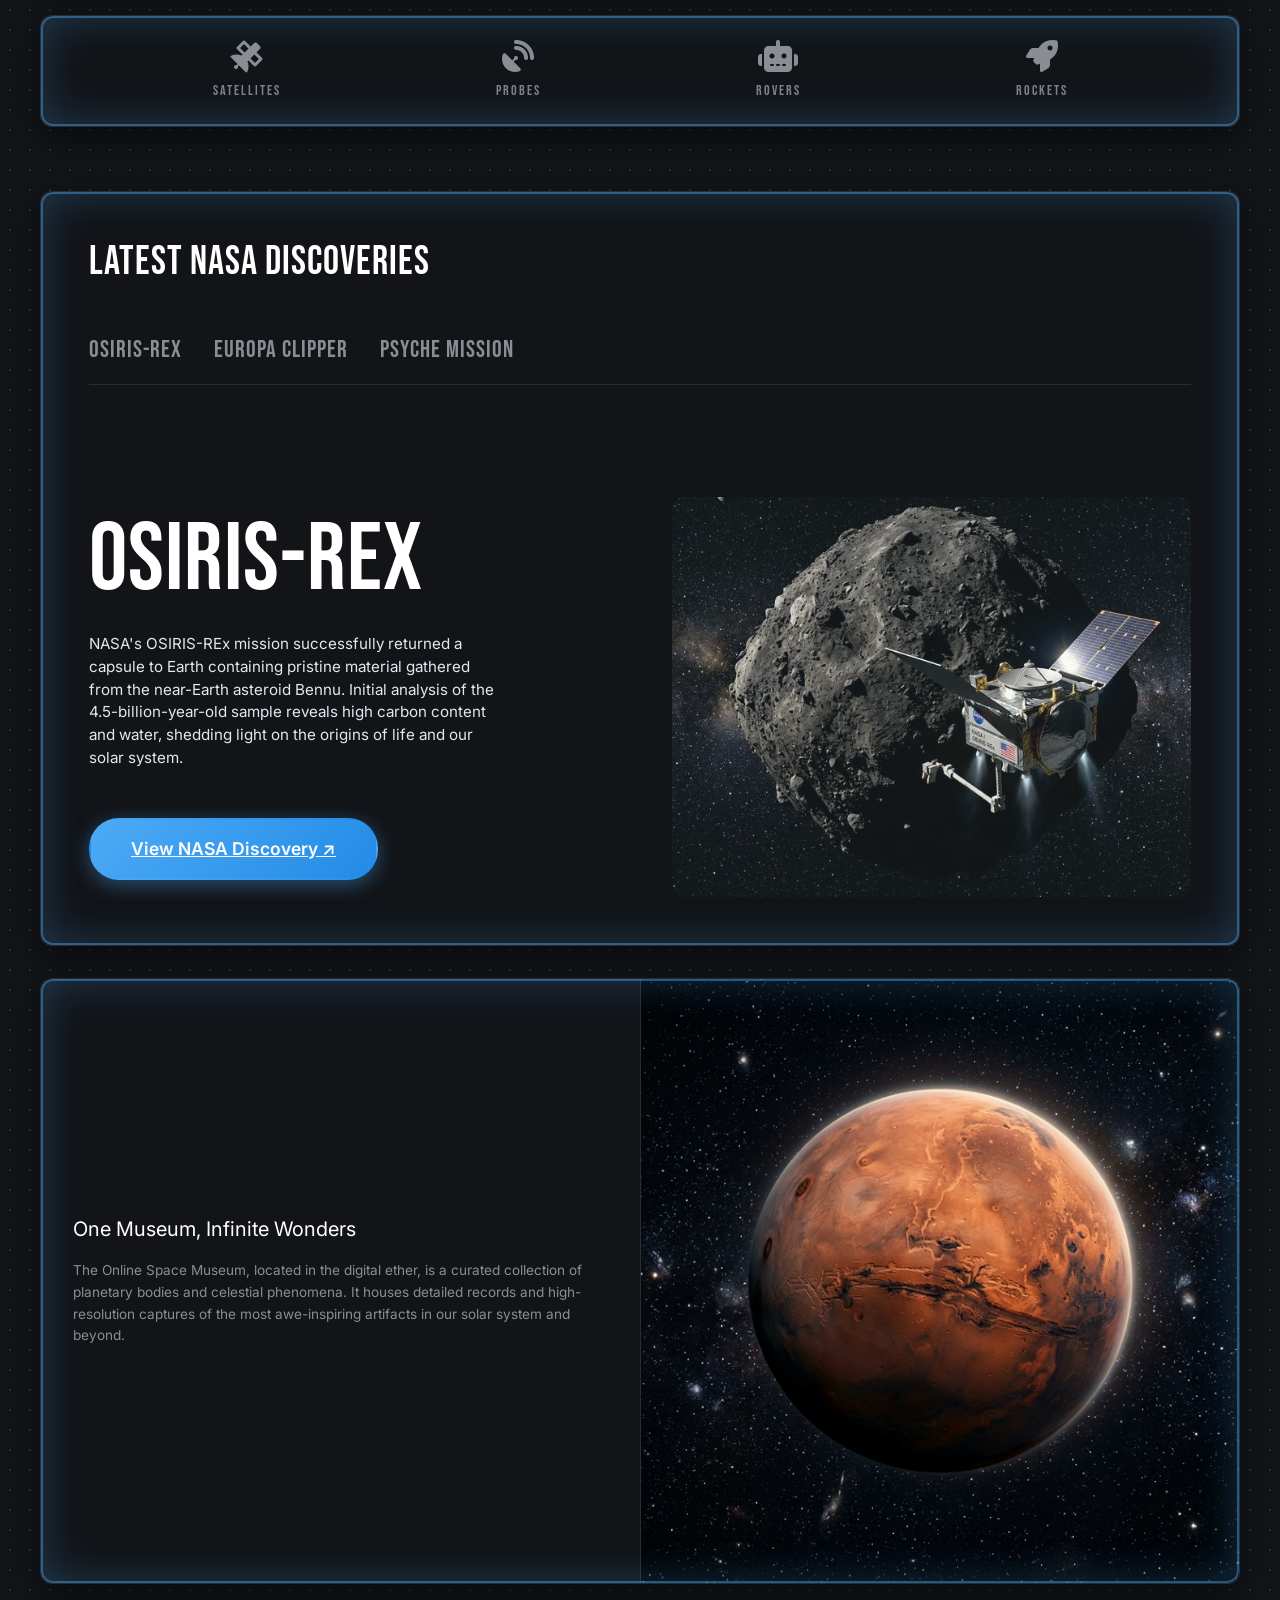
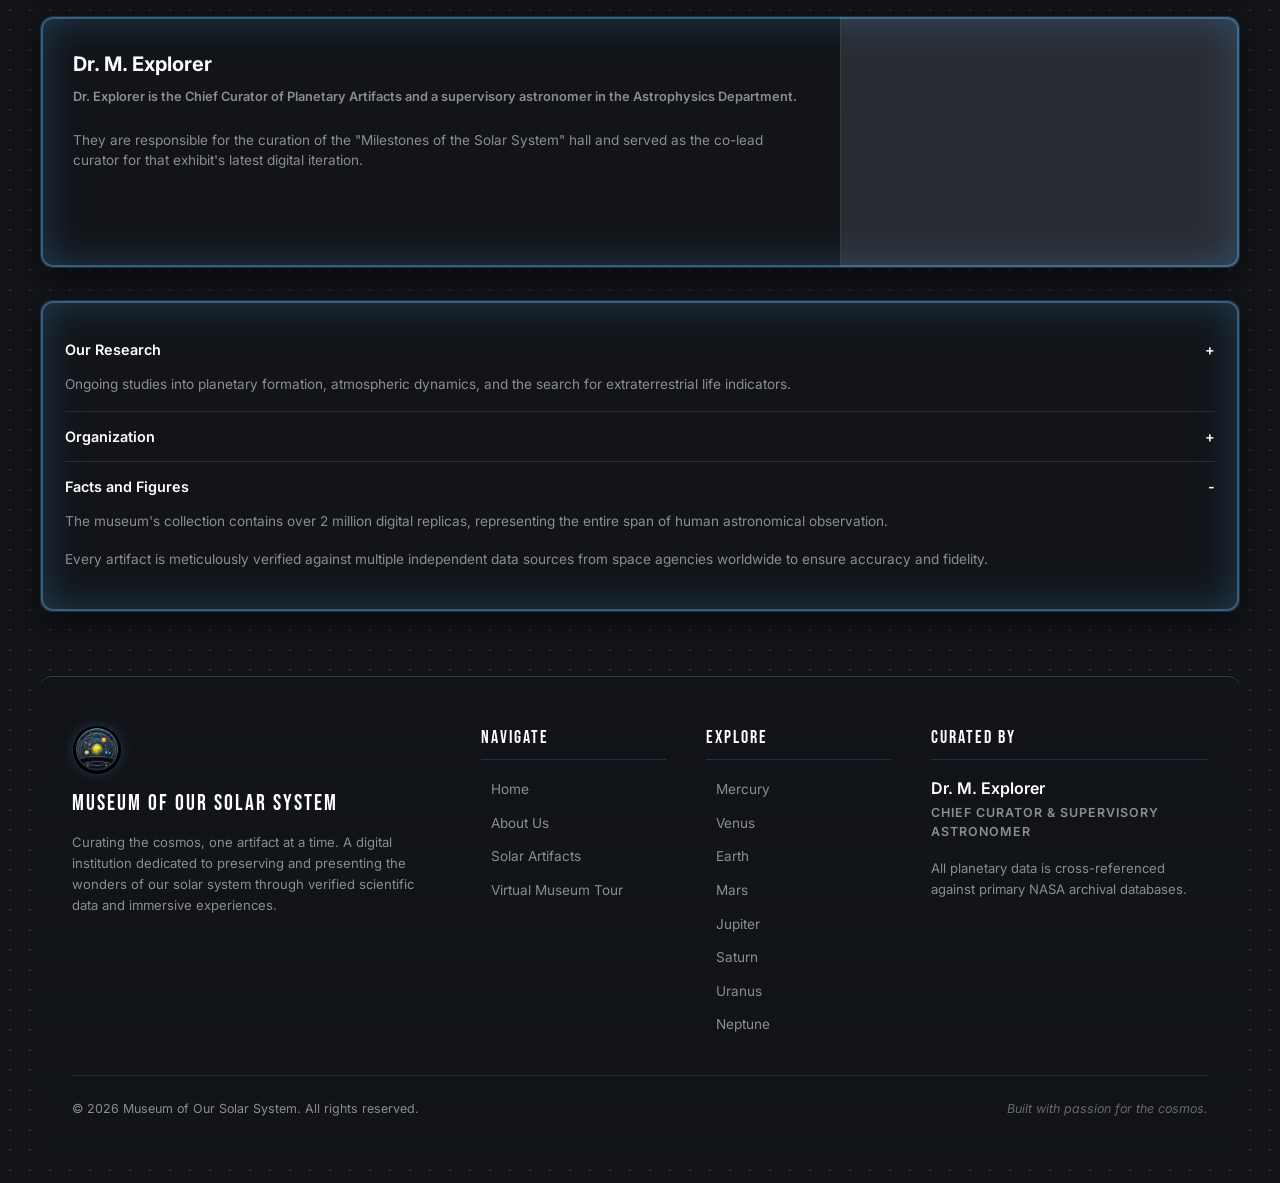
==== commit d3cb55f4: "feat: Update timeline layout and finalize artifact UI enhancements (Sprints 5 & 6)" ====
--- a/index.html
+++ b/index.html
@@ -14,39 +14,53 @@
     <link rel="stylesheet" href="https://cdnjs.cloudflare.com/ajax/libs/font-awesome/6.4.0/css/all.min.css">
     
     <link rel="stylesheet" href="style.css">
+    
+    <!-- Google Model Viewer -->
+    <script type="module" src="https://ajax.googleapis.com/ajax/libs/model-viewer/4.0.0/model-viewer.min.js"></script>
 </head>
 <body>
 
     <div class="grid-container">
 
-        <!-- Header / Museum Title -->
-        <header class="header-section">
-            <div class="logo-container">
-                <img src="museum-logo-v3.jpg" alt="Online Space Museum Logo" class="museum-logo">
-            </div>
-            <div class="header-text">
-                <h1 class="museum-title">MUSEUM OF OUR UNIVERSE</h1>
-                <p class="subtitle">EXPLORE THE ARCHIVE OF CELESTIAL BODIES</p>
-            </div>
-            <nav class="global-nav">
-                <ul class="nav-list">
-                    <li><a href="index.html" class="nav-link active">HOME</a></li>
-                    <li><a href="about.html" class="nav-link">ABOUT US</a></li>
-                    <li><a href="Planetariam Museum/index.html" class="nav-link">VIRTUAL SPACE MUSEUM</a></li>
-                </ul>
-            </nav>
-        </header>
-
-        <!-- Welcome Introduction -->
-        <section class="welcome-section timeline-section" style="grid-column: 1 / -1; margin-bottom: 1rem; padding: 2.5rem; text-align: center;">
-            <h2 class="timeline-title" style="margin-bottom: 1rem; text-align: center; color: var(--blue-glow);">WELCOME TO THE ARCHIVE</h2>
-            <p class="artifact-description" style="max-width: 900px; margin: 0 auto; line-height: 1.8; color: var(--text-muted); font-size: 1.25rem;">
-                Embark on an immersive journey across the cosmos. The Museum of Our Universe offers a dual experience: explore the interactive terminal below to uncover the deeply curated lore and latest NASA imaging of our Solar System, or select "Virtual Space Museum" to launch into our fully walkable, 8-story 3D Planetarium environment.
-            </p>
+        <!-- Hero Section -->
+        <section class="hero-section">
+            <!-- Header Navigation -->
+            <header class="hero-header">
+                <div class="logo-container">
+                    <img src="museum-logo-transparent.jpg" alt="Online Space Museum Logo" class="hero-logo">
+                    <span class="hero-museum-title">MUSEUM OF OUR SOLAR SYSTEM</span>
+                </div>
+                <nav class="hero-nav">
+                    <ul class="hero-nav-list">
+                        <li><a href="index.html" class="hero-nav-link active">Home</a></li>
+                        <li><a href="about.html" class="hero-nav-link">About Us</a></li>
+                        <li><a href="Planetariam Museum/index.html" class="hero-nav-link">Virtual Space Museum</a></li>
+                    </ul>
+                </nav>
+            </header>
+
+            <div class="hero-container">
+                <div class="hero-content">
+                    <h1 class="hero-title">Explore the<br>Vast Wonders<br>of Our <span class="highlight-text">Solar System <svg class="orbit-svg" viewBox="0 0 100 40" xmlns="http://www.w3.org/2000/svg"><ellipse cx="50" cy="20" rx="45" ry="15" fill="none" stroke="#d4af37" stroke-width="2" transform="rotate(-15 50 20)"/><circle cx="85" cy="5" r="3" fill="#d4af37"/></svg></span></h1>
+                    <p class="hero-description">Embark on an extraordinary journey of discovery and imagination as you explore the vast wonders of our solar system and beyond. Engage with our interactive artifact archive below, or completely immerse yourself in the Virtual Museum Tour.</p>
+                    <div class="hero-buttons">
+                        <button class="hero-cta" id="startExploringBtn">Start Exploring</button>
+                        <a href="Planetariam Museum/index.html" class="hero-cta secondary-cta">Virtual Museum Tour</a>
+                    </div>
+
+
+                </div>
+
+                <div class="hero-graphics">
+                    <img src="astronaut.png" alt="Astronaut" class="astronaut-img">
+                    
+
+                </div>
+            </div>
         </section>
-
+        
         <!-- Main Timeline / Artifact Selector -->
-        <section class="timeline-section">
+        <section class="timeline-section" id="explore" style="scroll-margin-top: 1rem;">
             <h2 class="timeline-title">THE SOLAR ARTIFACTS<br>OVER THE AEONS</h2>
             
             <div class="timeline-nav">
@@ -63,20 +77,23 @@
                 </div>
             </div>
 
-            <div class="active-artifact-display">
-                <h1 class="active-planet-title" id="planetTitle">SUN</h1>
-                <p class="artifact-description" id="planetDescription">
-                    The star at the center of the Solar System. It is a nearly perfect ball of hot plasma, heated to incandescence by nuclear fusion reactions in its core. The Sun radiates energy mainly as visible light, ultraviolet light, and infrared radiation, and is the most important source of energy for life on Earth.
-                </p>
-                <a href="artifact.html?id=sun" class="view-link" id="exploreBtn">Explore Artifact ↗</a>
-            </div>
-            
-            <div class="artifact-visual">
-                <div class="visual-header">
-                </div>
-                <!-- Image goes here -->
-                <div class="image-wrapper">
-                    <img id="planetImage" src="" alt="Earth from Space">
+            <div class="timeline-content-split">
+                <div class="active-artifact-display">
+                    <h1 class="active-planet-title" id="planetTitle">SUN</h1>
+                    <p class="artifact-description" id="planetDescription">
+                        The star at the center of the Solar System. It is a nearly perfect ball of hot plasma, heated to incandescence by nuclear fusion reactions in its core. The Sun radiates energy mainly as visible light, ultraviolet light, and infrared radiation, and is the most important source of energy for life on Earth.
+                    </p>
+                    <a href="artifact.html?id=sun" class="hero-cta" id="exploreBtn" style="display: inline-block; width: fit-content; margin-top: 1rem;">Explore Artifact</a>
+                </div>
+                
+                <div class="artifact-visual">
+                    <div class="visual-header">
+                    </div>
+                    <!-- Image or Model goes here -->
+                    <div class="image-wrapper" style="position: relative;">
+                        <img id="planetImage" src="" alt="Planet">
+                        <model-viewer id="planetModel" src="" alt="3D Model" auto-rotate auto-rotate-delay="0" environment-image="neutral" style="width: 100%; height: 100%; display: none; background-color: transparent; transform: scale(1.15) translateY(-10%); pointer-events: none;"></model-viewer>
+                    </div>
                 </div>
             </div>
         </section>
@@ -102,11 +119,6 @@
                 </div>
             </div>
         </section> <!-- End craft-divider -->
-
-        <!-- Virtual Space Museum Button -->
-        <div class="virtual-museum-btn-wrap">
-            <a href="Planetariam Museum/index.html" class="virtual-museum-btn">VISIT OUR VIRTUAL SPACE MUSEUM</a>
-        </div>
 
         <!-- Latest Discoveries Section -->
         <section class="timeline-section discovery-section">
@@ -120,20 +132,22 @@
                 </div>
             </div>
 
-            <div class="active-artifact-display">
-                <h1 class="active-planet-title" id="discoveryTitle">OSIRIS-REX</h1>
+            <div class="timeline-content-split">
+                <div class="active-artifact-display">
+                    <h1 class="active-planet-title" id="discoveryTitle">OSIRIS-REX</h1>
+                    
+                    <p class="artifact-description" id="discoveryDescription">
+                        NASA's OSIRIS-REx mission successfully returned a capsule to Earth containing pristine material gathered from the near-Earth asteroid Bennu. Initial analysis of the 4.5-billion-year-old sample reveals high carbon content and water, shedding light on the origins of life and our solar system.
+                    </p>
+                    <a href="https://science.nasa.gov/mission/osiris-rex/" target="_blank" class="hero-cta" id="discoveryLink" style="display: inline-block; width: fit-content; margin-top: 1rem;">View NASA Discovery ↗</a>
+                </div>
                 
-                <p class="artifact-description" id="discoveryDescription">
-                    NASA's OSIRIS-REx mission successfully returned a capsule to Earth containing pristine material gathered from the near-Earth asteroid Bennu. Initial analysis of the 4.5-billion-year-old sample reveals high carbon content and water, shedding light on the origins of life and our solar system.
-                </p>
-                <a href="https://science.nasa.gov/mission/osiris-rex/" target="_blank" class="view-link" id="discoveryLink">View NASA Discovery ↗</a>
-            </div>
-            
-            <div class="artifact-visual" style="border: none;">
-                <!-- Image goes here -->
-                <div class="image-wrapper" style="height: 400px; border-radius: 12px;">
-                    <div id="discoveryImagePlaceholder" style="width: 100%; height: 100%; background: linear-gradient(45deg, #1a0b2e, #0e1e2e);"></div>
-                    <img id="discoveryImage" src="" alt="Latest Discovery" style="display: none; border-radius: 12px;">
+                <div class="artifact-visual" style="border: none;">
+                    <!-- Image goes here -->
+                    <div class="image-wrapper" style="height: 400px; border-radius: 12px;">
+                        <div id="discoveryImagePlaceholder" style="width: 100%; height: 100%; background: linear-gradient(45deg, #1a0b2e, #0e1e2e);"></div>
+                        <img id="discoveryImage" src="" alt="Latest Discovery" style="display: none; border-radius: 12px;">
+                    </div>
                 </div>
             </div>
         </section>
@@ -200,6 +214,49 @@
 
     </div>
 
+    <!-- Museum Footer -->
+    <footer class="museum-footer">
+        <div class="footer-grid">
+            <div class="footer-col footer-brand">
+                <img src="museum-logo-transparent.jpg" alt="Museum Logo" class="footer-logo">
+                <h3 class="footer-museum-name">Museum of Our Solar System</h3>
+                <p class="footer-tagline">Curating the cosmos, one artifact at a time. A digital institution dedicated to preserving and presenting the wonders of our solar system through verified scientific data and immersive experiences.</p>
+            </div>
+            <div class="footer-col">
+                <h4 class="footer-heading">Navigate</h4>
+                <ul class="footer-links">
+                    <li><a href="index.html">Home</a></li>
+                    <li><a href="about.html">About Us</a></li>
+                    <li><a href="artifact.html?id=sun">Solar Artifacts</a></li>
+                    <li><a href="Planetariam Museum/index.html">Virtual Museum Tour</a></li>
+                </ul>
+            </div>
+            <div class="footer-col">
+                <h4 class="footer-heading">Explore</h4>
+                <ul class="footer-links">
+                    <li><a href="artifact.html?id=mercury">Mercury</a></li>
+                    <li><a href="artifact.html?id=venus">Venus</a></li>
+                    <li><a href="artifact.html?id=earth">Earth</a></li>
+                    <li><a href="artifact.html?id=mars">Mars</a></li>
+                    <li><a href="artifact.html?id=jupiter">Jupiter</a></li>
+                    <li><a href="artifact.html?id=saturn">Saturn</a></li>
+                    <li><a href="artifact.html?id=uranus">Uranus</a></li>
+                    <li><a href="artifact.html?id=neptune">Neptune</a></li>
+                </ul>
+            </div>
+            <div class="footer-col">
+                <h4 class="footer-heading">Curated By</h4>
+                <p class="footer-curator-text">Dr. M. Explorer</p>
+                <p class="footer-curator-role">Chief Curator & Supervisory Astronomer</p>
+                <p class="footer-tagline" style="margin-top: 1rem;">All planetary data is cross-referenced against primary NASA archival databases.</p>
+            </div>
+        </div>
+        <div class="footer-bottom">
+            <p>&copy; 2026 Museum of Our Solar System. All rights reserved.</p>
+            <p class="footer-credit">Built with passion for the cosmos.</p>
+        </div>
+    </footer>
+
     <!-- Spacecraft Info Modal -->
     <div class="modal-overlay" id="craftModal">
         <div class="modal-content">
--- a/style.css
+++ b/style.css
@@ -215,6 +215,370 @@
     line-height: 1; /* Tighten up with subtitle */
 }
 
+/* -------------------------------- */
+/* New Hero Section                 */
+/* -------------------------------- */
+
+.hero-section {
+    grid-column: 1 / -1;
+    position: relative;
+    padding: 0 0 2rem 0; /* Reduced top padding to 0 and bottom to 2rem */
+    min-height: 80vh;
+    display: flex;
+    flex-direction: column;
+}
+
+.hero-header {
+    display: flex;
+    justify-content: space-between;
+    align-items: center;
+    margin-bottom: 2rem; /* Reduced from 4rem */
+    z-index: 10;
+}
+
+.hero-header .logo-container {
+    display: flex;
+    align-items: center;
+    gap: 1rem;
+}
+
+.hero-logo {
+    height: 45px;
+    border-radius: 50%;
+    box-shadow: 0 0 15px rgba(212, 175, 55, 0.4);
+}
+
+.hero-museum-title {
+    font-family: var(--font-heading);
+    font-size: 1.5rem;
+    letter-spacing: 2px;
+}
+
+.hero-nav {
+    margin-left: auto;
+}
+
+.hero-nav-list {
+    display: flex;
+    list-style: none;
+    gap: 2rem;
+    align-items: center;
+}
+
+.hero-nav-link {
+    color: var(--text-muted);
+    text-decoration: none;
+    font-size: 1rem;
+    font-family: var(--font-body);
+    transition: all 0.3s ease;
+}
+
+.hero-nav-link:hover, .hero-nav-link.active {
+    color: var(--text-primary);
+}
+
+.hero-contact-btn {
+    border: 1px solid var(--text-primary);
+    padding: 0.5rem 1.5rem;
+    border-radius: 25px;
+    color: var(--text-primary);
+    text-decoration: none;
+    transition: all 0.3s ease;
+}
+
+.hero-contact-btn:hover {
+    background: var(--text-primary);
+    color: var(--bg-dark);
+}
+
+.hero-container {
+    display: grid;
+    grid-template-columns: 1.2fr 0.8fr;
+    gap: 4rem;
+    flex-grow: 1;
+    align-items: center;
+    position: relative;
+    z-index: 5;
+}
+
+.hero-content {
+    display: flex;
+    flex-direction: column;
+    gap: 1.5rem; /* Tighter gap */
+}
+
+.hero-title {
+    font-size: 5.5rem;
+    line-height: 1.05;
+    text-transform: none;
+    letter-spacing: normal;
+    font-weight: 700;
+}
+
+.highlight-text {
+    position: relative;
+    display: inline-block;
+    color: #fff;
+    white-space: nowrap;
+}
+
+.orbit-svg {
+    position: absolute;
+    width: 120%;
+    height: 120%;
+    top: -10%;
+    left: -10%;
+    pointer-events: none;
+}
+
+.hero-description {
+    font-size: 1.1rem;
+    color: var(--text-muted);
+    line-height: 1.6;
+    max-width: 85%;
+}
+
+.hero-buttons {
+    display: flex;
+    gap: 1.5rem;
+    align-items: center;
+}
+
+.hero-cta {
+    background: linear-gradient(135deg, #4dabf7, #228be6);
+    color: #fff;
+    border: 2px solid transparent; /* Keeps sizing consistent with secondary cta */
+    padding: 1rem 2.5rem;
+    border-radius: 30px;
+    font-family: var(--font-body);
+    font-size: 1.1rem;
+    font-weight: 600;
+    cursor: pointer;
+    box-shadow: 0 5px 20px rgba(77, 171, 247, 0.4);
+    transition: all 0.3s ease;
+}
+
+.hero-cta:hover {
+    transform: translateY(-2px);
+    box-shadow: 0 8px 25px rgba(77, 171, 247, 0.6);
+}
+
+.hero-cta.secondary-cta {
+    background: transparent;
+    border: 2px solid #4dabf7;
+    color: #4dabf7;
+    text-decoration: none;
+    box-shadow: none;
+    display: inline-flex;
+    justify-content: center;
+}
+
+.hero-cta.secondary-cta:hover {
+    background: rgba(77, 171, 247, 0.1);
+    box-shadow: 0 5px 15px rgba(77, 171, 247, 0.2);
+}
+
+.popular-explore {
+    margin-top: 3rem;
+}
+
+.popular-explore h3 {
+    font-family: var(--font-heading);
+    letter-spacing: 1px;
+    font-size: 1.2rem;
+    margin-bottom: 1rem;
+}
+
+.explore-cards {
+    display: flex;
+    gap: 1rem;
+}
+
+.explore-card {
+    background: rgba(30, 30, 30, 0.6);
+    border: 1px solid rgba(255,255,255,0.1);
+    border-radius: 12px;
+    padding: 1.5rem 1rem;
+    display: flex;
+    flex-direction: column;
+    align-items: center;
+    gap: 0.5rem;
+    cursor: pointer;
+    transition: all 0.3s ease;
+    backdrop-filter: blur(10px);
+    width: 130px;
+}
+
+.explore-card:hover {
+    transform: translateY(-5px);
+    border-color: rgba(255,255,255,0.3);
+}
+
+.explore-img-wrap {
+    width: 60px;
+    height: 60px;
+    border-radius: 50%;
+    overflow: hidden;
+    margin-bottom: 0.5rem;
+}
+
+.explore-img-wrap img {
+    width: 100%;
+    height: 100%;
+    object-fit: cover;
+}
+
+.explore-card h4 {
+    font-family: var(--font-body);
+    font-size: 0.95rem;
+    font-weight: 600;
+    margin: 0;
+}
+
+.explore-card span {
+    font-size: 0.75rem;
+    color: var(--text-muted);
+}
+
+.hero-graphics {
+    position: relative;
+    height: 100%;
+    display: flex;
+    justify-content: center;
+    align-items: flex-start;
+    padding-top: 1rem; /* Aligns the image closer to the top with the title */
+}
+
+.astronaut-img {
+    width: 100%;
+    max-width: 600px;
+    height: auto;
+    filter: drop-shadow(0 0 30px rgba(255,255,255,0.1));
+    z-index: 2;
+    transform: translateY(10px);
+    animation: floatAstronaut 6s ease-in-out infinite;
+}
+
+@keyframes floatAstronaut {
+    0% { transform: translateY(10px); }
+    50% { transform: translateY(-10px); }
+    100% { transform: translateY(10px); }
+}
+
+.live-stream-card {
+    position: absolute;
+    bottom: 70px; /* Raised so it sits directly under the astronaut */
+    right: -10px;
+    background: rgba(20, 20, 20, 0.85);
+    backdrop-filter: blur(15px);
+    border: 1px solid rgba(255,255,255,0.1);
+    border-radius: 12px;
+    padding: 1rem;
+    display: flex;
+    gap: 1rem;
+    align-items: center;
+    max-width: 320px;
+    z-index: 3;
+    box-shadow: 0 10px 30px rgba(0,0,0,0.5);
+}
+
+.stream-thumbnail {
+    width: 110px;
+    height: 65px;
+    border-radius: 8px;
+    overflow: hidden;
+    position: relative;
+    flex-shrink: 0;
+}
+
+.stream-thumbnail img {
+    width: 100%;
+    height: 100%;
+    object-fit: cover;
+}
+
+.play-btn {
+    position: absolute;
+    top: 50%;
+    left: 50%;
+    transform: translate(-50%, -50%);
+    background: rgba(0,0,0,0.5);
+    width: 24px;
+    height: 24px;
+    border-radius: 50%;
+    display: flex;
+    justify-content: center;
+    align-items: center;
+    color: var(--text-primary);
+    font-size: 0.6rem;
+}
+
+.stream-info {
+    flex-grow: 1;
+}
+
+.stream-info h4 {
+    font-size: 0.85rem;
+    margin-bottom: 0.2rem;
+    font-weight: 600;
+}
+
+.stream-info p {
+    font-size: 0.7rem;
+    color: var(--text-muted);
+    line-height: 1.3;
+    margin-bottom: 0.5rem;
+}
+
+.stream-link {
+    font-size: 0.75rem;
+    color: #E6C25B;
+    text-decoration: none;
+    display: inline-flex;
+    align-items: center;
+    gap: 0.4rem;
+    font-weight: 600;
+    transition: color 0.3s ease;
+}
+
+.stream-link:hover {
+    color: #fff;
+}
+
+@media (max-width: 1024px) {
+    .hero-container {
+        grid-template-columns: 1fr;
+        text-align: center;
+        gap: 3rem;
+    }
+    
+    .hero-cta {
+        align-self: center;
+    }
+    
+    .explore-cards {
+        justify-content: center;
+    }
+    
+    .hero-description {
+        max-width: 100%;
+        margin: 0 auto;
+    }
+    
+    .astronaut-img {
+        max-width: 450px;
+    }
+    
+    .live-stream-card {
+        bottom: 0;
+        right: auto;
+        position: relative;
+        margin-top: 1rem;
+        margin-left: auto;
+        margin-right: auto;
+    }
+}
+
 /* Timeline Section (Left side) */
 .timeline-section {
     background-color: var(--bg-dark);
@@ -305,28 +669,36 @@
     border-bottom-color: var(--text-primary);
 }
 
+.timeline-content-split {
+    display: grid;
+    grid-template-columns: 1fr 1fr;
+    gap: 4rem;
+    align-items: center;
+    margin-top: 3rem;
+}
+
+@media (max-width: 1024px) {
+    .timeline-content-split {
+        grid-template-columns: 1fr;
+        gap: 2rem;
+    }
+}
+
 .artifact-visual {
-    margin-top: 2rem;
+    margin-top: 0;
     position: relative;
-    border: 1px solid var(--border-color);
+    border: none;
 }
 
 .visual-header {
-    display: flex;
-    justify-content: space-between;
-    padding: 0.5rem 1rem;
-    font-size: 0.75rem;
-    border-bottom: 1px solid var(--border-color);
-    color: var(--text-muted);
-    font-family: var(--font-body);
-    font-weight: 600;
+    display: none;
 }
 
 .image-wrapper {
     width: 100%;
-    height: 300px;
-    overflow: hidden;
-    background-color: #000;
+    height: 400px; /* Made slightly taller to give the 3D model more room */
+    overflow: visible;
+    background-color: transparent;
 }
 
 .image-wrapper img {
@@ -569,22 +941,43 @@
 /* Artifact Detail Page Styles      */
 /* -------------------------------- */
 
-.flex-header {
+/* Consistent Header for Artifact Page */
+.artifact-header {
     display: flex;
     justify-content: space-between;
-    align-items: center; /* Center to align back link and logo */
-}
-
-.header-content-right {
-    display: flex;
-    align-items: center;
-    gap: 1.5rem;
-    text-align: right;
-}
-
-.header-text-right {
+    align-items: center;
+}
+
+.artifact-header .logo-container {
+    display: flex;
+    align-items: center;
+    gap: 1rem;
+}
+
+.artifact-header .header-text {
     display: flex;
     flex-direction: column;
+}
+
+/* Planet Accent Bar */
+.planet-accent-bar {
+    grid-column: 1 / -1;
+    display: flex;
+    justify-content: space-between;
+    align-items: center;
+    padding: 0.75rem 0;
+    border-bottom: 2px solid rgba(77, 171, 247, 0.3);
+    margin-bottom: 1rem;
+}
+
+.planet-badge {
+    font-family: var(--font-heading);
+    font-size: 1.2rem;
+    letter-spacing: 3px;
+    padding: 0.4rem 1.2rem;
+    border: 1px solid #4dabf7;
+    border-radius: 30px;
+    color: #4dabf7;
 }
 
 .back-link {
@@ -593,18 +986,71 @@
     font-size: 0.85rem;
     font-weight: 600;
     letter-spacing: 1px;
-    border-bottom: 1px solid var(--border-color);
-    padding-bottom: 2px;
-    transition: color 0.3s ease;
-    margin-bottom: 0.5rem;
+    transition: all 0.3s ease;
+    padding: 0.4rem 0;
 }
 
 .back-link:hover {
     color: var(--text-primary);
 }
 
-.main-artifact-display {
+/* ---- #6: Sticky Section Nav ---- */
+.section-sticky-nav {
     grid-column: 1 / -1;
+    position: sticky;
+    top: 0;
+    z-index: 500;
+    display: flex;
+    align-items: center;
+    justify-content: center;
+    gap: 0.75rem;
+    padding: 0.7rem 1.5rem;
+    background: rgba(18, 20, 24, 0.85);
+    backdrop-filter: blur(12px);
+    -webkit-backdrop-filter: blur(12px);
+    border-bottom: 1px solid rgba(77, 171, 247, 0.15);
+    margin-bottom: 1rem;
+    transition: box-shadow 0.3s ease;
+}
+
+.section-sticky-nav.scrolled {
+    box-shadow: 0 4px 20px rgba(0, 0, 0, 0.5);
+}
+
+.section-nav-link {
+    color: var(--text-muted);
+    text-decoration: none;
+    font-size: 0.75rem;
+    font-weight: 600;
+    letter-spacing: 1.5px;
+    text-transform: uppercase;
+    padding: 0.35rem 0.75rem;
+    border-radius: 20px;
+    transition: all 0.3s ease;
+}
+
+.section-nav-link:hover {
+    color: var(--text-primary);
+    background: rgba(255, 255, 255, 0.05);
+}
+
+.section-nav-link.active {
+    color: #4dabf7;
+    background: rgba(77, 171, 247, 0.1);
+}
+
+.section-nav-divider {
+    color: rgba(255, 255, 255, 0.15);
+    font-size: 0.9rem;
+    user-select: none;
+}
+
+/* ---- #1: Hero + Stats Sidebar Layout ---- */
+.artifact-hero-layout {
+    grid-column: 1 / -1;
+    display: grid;
+    grid-template-columns: 1fr 280px;
+    gap: 2rem;
     margin-bottom: 2rem;
 }
 
@@ -616,6 +1062,7 @@
     border-radius: 12px;
     overflow: hidden;
     position: relative;
+    transition: border-color 0.5s ease, box-shadow 0.5s ease;
 }
 
 .large-image-wrapper img {
@@ -623,48 +1070,239 @@
     height: 100%;
     object-fit: cover;
     object-position: center;
-}
-
+    transition: transform 0.1s linear;
+}
+
+/* #7: Parallax Hero */
+.parallax-hero img {
+    will-change: transform;
+}
+
+/* Quick Stats Panel */
+.quick-stats-panel {
+    background: rgba(18, 20, 24, 0.7);
+    backdrop-filter: blur(16px);
+    -webkit-backdrop-filter: blur(16px);
+    border: 1px solid rgba(77, 171, 247, 0.15);
+    border-radius: 12px;
+    padding: 1.75rem;
+    display: flex;
+    flex-direction: column;
+    gap: 0;
+    align-self: start;
+    position: sticky;
+    top: 60px;
+}
+
+.stats-panel-title {
+    font-family: var(--font-heading);
+    font-size: 1.1rem;
+    letter-spacing: 3px;
+    color: #4dabf7;
+    margin-bottom: 1.25rem;
+    padding-bottom: 0.75rem;
+    border-bottom: 1px solid rgba(77, 171, 247, 0.2);
+}
+
+.stat-row {
+    display: flex;
+    flex-direction: column;
+    gap: 0.2rem;
+    padding: 0.75rem 0;
+    border-bottom: 1px solid rgba(255, 255, 255, 0.04);
+}
+
+.stat-row:last-child {
+    border-bottom: none;
+}
+
+.quick-stats-panel .stat-label {
+    font-size: 0.65rem;
+    color: var(--text-muted);
+    text-transform: uppercase;
+    letter-spacing: 2px;
+    font-weight: 600;
+}
+
+.quick-stats-panel .stat-value {
+    font-size: 0.95rem;
+    font-weight: 600;
+    color: var(--text-primary);
+    font-family: var(--font-heading);
+    letter-spacing: 1px;
+}
+
+/* ---- Detail Cards ---- */
 .details-grid {
     grid-column: 1 / -1;
-    display: grid;
-    grid-template-columns: repeat(3, 1fr);
-    gap: 2rem;
+    display: flex;
+    flex-direction: column;
+    gap: 1.5rem;
     margin-bottom: 3rem;
 }
 
 .detail-card {
-    display: block; /* Override previous grid */
+    display: block;
+    width: 100%;
 }
 
 .detail-card-content {
     padding: 2rem;
 }
 
+/* #2: Card Icon + Title Row */
+.detail-title-row {
+    display: flex;
+    align-items: center;
+    gap: 0.75rem;
+    margin-bottom: 1rem;
+    border-bottom: 1px solid var(--border-color);
+    padding-bottom: 0.75rem;
+    cursor: pointer;
+    user-select: none;
+    transition: opacity 0.2s ease;
+}
+
+.detail-title-row:hover {
+    opacity: 0.85;
+}
+
+.card-icon {
+    width: 22px;
+    height: 22px;
+    flex-shrink: 0;
+    color: var(--text-primary);
+    opacity: 0.7;
+}
+
+.card-icon.warning-icon {
+    color: #ff6b6b;
+}
+
+.card-icon.habitability-icon {
+    color: #4dabf7;
+}
+
 .detail-title {
-    font-size: 2rem;
-    margin-bottom: 1rem;
+    font-size: 1.6rem;
     color: var(--text-primary);
-    border-bottom: 1px solid var(--border-color);
+    flex: 1;
+    margin: 0;
+    padding: 0;
+    border: none;
+}
+
+.warning-card .detail-title-row {
+    border-color: rgba(255, 107, 107, 0.3);
+}
+
+.warning-card .detail-title {
+    color: #ff6b6b;
+}
+
+.habitability-card .detail-title-row {
+    border-color: rgba(77, 171, 247, 0.3);
+}
+
+.habitability-card .detail-title {
+    color: #4dabf7;
+}
+
+.warning-card {
+    border-color: rgba(255, 107, 107, 0.2) !important;
+}
+
+/* #3: Accordion Toggle */
+.accordion-toggle {
+    background: none;
+    border: 1px solid rgba(255, 255, 255, 0.1);
+    border-radius: 50%;
+    width: 30px;
+    height: 30px;
+    display: flex;
+    align-items: center;
+    justify-content: center;
+    cursor: pointer;
+    transition: all 0.3s ease;
+    flex-shrink: 0;
+    padding: 0;
+}
+
+.accordion-toggle svg {
+    width: 16px;
+    height: 16px;
+    color: var(--text-muted);
+    transition: transform 0.3s ease, color 0.3s ease;
+}
+
+.accordion-toggle:hover {
+    border-color: rgba(77, 171, 247, 0.4);
+    background: rgba(77, 171, 247, 0.08);
+}
+
+.accordion-toggle:hover svg {
+    color: #4dabf7;
+}
+
+.accordion-toggle[aria-expanded="true"] svg {
+    transform: rotate(180deg);
+}
+
+/* Accordion Body */
+.accordion-body {
+    overflow: hidden;
+    transition: max-height 0.6s cubic-bezier(0.4, 0, 0.2, 1);
+}
+
+.accordion-body.collapsed {
+    max-height: 100px;
+    position: relative;
+}
+
+.accordion-body.collapsed::after {
+    content: 'Click to read more ▾';
+    position: absolute;
+    bottom: 0;
+    left: 0;
+    right: 0;
+    height: 70px;
+    background: linear-gradient(transparent 0%, var(--card-bg) 70%);
+    pointer-events: none;
+    display: flex;
+    align-items: flex-end;
+    justify-content: center;
     padding-bottom: 0.5rem;
-}
-
+    font-size: 0.7rem;
+    letter-spacing: 1.5px;
+    text-transform: uppercase;
+    color: rgba(77, 171, 247, 0.5);
+    font-weight: 600;
+}
+
+.accordion-body.expanded {
+    max-height: 5000px;
+}
+
+.accordion-body.expanded::after {
+    display: none;
+}
+
+/* Formatted text paragraphs inside detail cards */
 .detail-text {
     font-size: 0.9rem;
     color: var(--text-muted);
     line-height: 1.6;
 }
 
-.warning-card .detail-title {
-    color: #ff6b6b;
-    border-color: rgba(255, 107, 107, 0.3);
-}
-
-.habitability-card .detail-title {
-    color: #4dabf7;
-    border-color: rgba(77, 171, 247, 0.3);
-}
-
+.detail-text p {
+    margin-bottom: 0.8rem;
+}
+
+.detail-text p:last-child {
+    margin-bottom: 0;
+}
+
+/* ---- Gallery ---- */
 .gallery-section {
     grid-column: 1 / -1;
 }
@@ -680,23 +1318,279 @@
     gap: 2rem;
 }
 
+/* #8: Gallery Item with Lightbox Hint */
 .gallery-item {
     border: 1px solid var(--border-color);
     border-radius: 12px;
     overflow: hidden;
     height: 300px;
+    position: relative;
+    cursor: pointer;
+    transition: border-color 0.3s ease, box-shadow 0.3s ease;
+}
+
+.gallery-item:hover {
+    border-color: rgba(77, 171, 247, 0.4);
+    box-shadow: 0 0 20px rgba(77, 171, 247, 0.15);
 }
 
 .gallery-item img {
     width: 100%;
     height: 100%;
     object-fit: cover;
-}
-
+    transition: transform 0.4s ease;
+}
+
+.gallery-item:hover img {
+    transform: scale(1.05);
+}
+
+.gallery-zoom-hint {
+    position: absolute;
+    bottom: 12px;
+    right: 12px;
+    width: 36px;
+    height: 36px;
+    display: flex;
+    align-items: center;
+    justify-content: center;
+    background: rgba(0, 0, 0, 0.6);
+    backdrop-filter: blur(8px);
+    border-radius: 50%;
+    opacity: 0;
+    transition: opacity 0.3s ease;
+}
+
+.gallery-zoom-hint svg {
+    width: 18px;
+    height: 18px;
+    color: rgba(255, 255, 255, 0.8);
+}
+
+.gallery-item:hover .gallery-zoom-hint {
+    opacity: 1;
+}
+
+/* ---- #8: Lightbox Overlay ---- */
+.lightbox-overlay {
+    position: fixed;
+    top: 0;
+    left: 0;
+    width: 100vw;
+    height: 100vh;
+    background: rgba(0, 0, 0, 0.92);
+    backdrop-filter: blur(16px);
+    -webkit-backdrop-filter: blur(16px);
+    display: flex;
+    align-items: center;
+    justify-content: center;
+    z-index: 20000;
+    opacity: 0;
+    pointer-events: none;
+    transition: opacity 0.35s ease;
+    cursor: zoom-out;
+}
+
+.lightbox-overlay.active {
+    opacity: 1;
+    pointer-events: auto;
+}
+
+.lightbox-close {
+    position: absolute;
+    top: 1.5rem;
+    right: 2rem;
+    background: none;
+    border: none;
+    color: rgba(255, 255, 255, 0.7);
+    font-size: 2.5rem;
+    cursor: pointer;
+    transition: color 0.3s ease, text-shadow 0.3s ease;
+    z-index: 20001;
+    line-height: 1;
+}
+
+.lightbox-close:hover {
+    color: #fff;
+    text-shadow: 0 0 15px rgba(255, 255, 255, 0.5);
+}
+
+.lightbox-content {
+    max-width: 90vw;
+    max-height: 85vh;
+    display: flex;
+    align-items: center;
+    justify-content: center;
+}
+
+.lightbox-content img {
+    max-width: 100%;
+    max-height: 85vh;
+    object-fit: contain;
+    border-radius: 8px;
+    box-shadow: 0 0 60px rgba(0, 0, 0, 0.6);
+    transform: scale(0.9);
+    transition: transform 0.35s cubic-bezier(0.4, 0, 0.2, 1);
+}
+
+.lightbox-overlay.active .lightbox-content img {
+    transform: scale(1);
+}
+
+/* ---- #5: Crossfade Page Transition ---- */
+.grid-container.crossfade-out {
+    animation: crossfadeOut 0.35s ease forwards;
+}
+
+.grid-container.crossfade-in {
+    animation: crossfadeIn 0.4s ease forwards;
+}
+
+@keyframes crossfadeOut {
+    from { opacity: 1; transform: translateY(0); }
+    to   { opacity: 0; transform: translateY(-15px); }
+}
+
+@keyframes crossfadeIn {
+    from { opacity: 0; transform: translateY(15px); }
+    to   { opacity: 1; transform: translateY(0); }
+}
+
+/* ---- Next / Prev Artifact Navigation ---- */
+.artifact-nav {
+    grid-column: 1 / -1;
+    display: grid;
+    grid-template-columns: 1fr 1fr;
+    gap: 2rem;
+    margin-bottom: 2rem;
+}
+
+.artifact-nav-btn {
+    display: flex;
+    flex-direction: column;
+    gap: 0.35rem;
+    padding: 1.25rem 1.5rem;
+    background: var(--card-bg);
+    border: 1px solid var(--border-color);
+    border-radius: 12px;
+    text-decoration: none;
+    transition: all 0.3s ease;
+    --btn-accent: #4dabf7;
+}
+
+.artifact-nav-btn:hover {
+    border-color: var(--btn-accent);
+    box-shadow: 0 0 20px color-mix(in srgb, var(--btn-accent) 20%, transparent);
+    transform: translateY(-2px);
+}
+
+.artifact-nav-btn.next-btn {
+    text-align: right;
+}
+
+.nav-direction {
+    font-size: 0.8rem;
+    color: var(--text-muted);
+    letter-spacing: 1px;
+    text-transform: uppercase;
+    font-weight: 600;
+}
+
+.nav-planet-name {
+    font-family: var(--font-heading);
+    font-size: 1.8rem;
+    color: var(--text-primary);
+    letter-spacing: 2px;
+}
+
+.artifact-nav-btn:hover .nav-planet-name {
+    color: var(--btn-accent);
+}
+
+/* ---- Responsive (Artifact Page) ---- */
 @media (max-width: 768px) {
+    body {
+        padding: 1rem;
+    }
+    
+    .hero-header {
+        flex-direction: column;
+        gap: 1.5rem;
+        margin-bottom: 2rem;
+    }
+    
+    .hero-nav {
+        margin-left: 0;
+    }
+    
+    .hero-nav-list {
+        flex-wrap: wrap;
+        justify-content: center;
+        gap: 1rem;
+    }
+    
+    .hero-title {
+        font-size: 3.5rem;
+    }
+    
+    .hero-description {
+        font-size: 1rem;
+        text-align: left;
+    }
+    
+    .hero-buttons {
+        flex-direction: column;
+        width: 100%;
+        gap: 1rem;
+    }
+    
+    .hero-cta {
+        width: 100%;
+        text-align: center;
+    }
+    
+    .hero-graphics {
+        padding-top: 2rem;
+    }
+    
+    .astronaut-img {
+        max-width: 280px;
+        margin-top: 0;
+    }
+
+    .timeline-title {
+        font-size: 2rem;
+        text-align: center;
+    }
+    
+    .timeline-nav {
+        overflow-x: auto;
+        padding-bottom: 0.5rem;
+    }
+    
+    .active-planet-title {
+        font-size: 3.5rem;
+        text-align: center;
+    }
+    
+    .craft-divider {
+        padding: 1rem;
+    }
+    
+    .craft-icons {
+        flex-wrap: wrap;
+        gap: 2rem;
+    }
+
     .grid-container {
         grid-template-columns: 1fr;
-    }
+        gap: 1.5rem;
+    }
+    
+    .timeline-section {
+        padding: 1.5rem;
+    }
+
     .info-card.curator-card, .info-card {
         grid-template-columns: 1fr;
     }
@@ -708,7 +1602,86 @@
     .details-grid, .gallery-grid {
         grid-template-columns: 1fr;
     }
-}
+
+    /* Artifact page responsive */
+    .artifact-header {
+        flex-direction: column;
+        gap: 1rem;
+    }
+
+    .artifact-header .global-nav {
+        margin-left: 0;
+    }
+
+    .planet-accent-bar {
+        flex-direction: column;
+        gap: 0.75rem;
+        text-align: center;
+    }
+
+    .artifact-hero-layout {
+        grid-template-columns: 1fr;
+    }
+
+    .quick-stats-panel {
+        position: static;
+        display: grid;
+        grid-template-columns: repeat(3, 1fr);
+        gap: 0.5rem;
+        padding: 1.25rem;
+    }
+
+    .stats-panel-title {
+        grid-column: 1 / -1;
+        margin-bottom: 0.5rem;
+    }
+
+    .stat-row {
+        padding: 0.5rem;
+        border-bottom: none;
+        text-align: center;
+        background: rgba(255, 255, 255, 0.02);
+        border-radius: 8px;
+    }
+
+    .section-sticky-nav {
+        gap: 0.25rem;
+        padding: 0.5rem 0.75rem;
+        flex-wrap: wrap;
+    }
+
+    .section-nav-link {
+        font-size: 0.65rem;
+        padding: 0.25rem 0.5rem;
+    }
+
+    .artifact-nav {
+        grid-template-columns: 1fr;
+        gap: 1rem;
+    }
+
+    .artifact-nav-btn.next-btn {
+        text-align: left;
+    }
+
+    .nav-planet-name {
+        font-size: 1.4rem;
+    }
+
+    .large-image-wrapper {
+        min-height: 250px;
+        height: 35vh;
+    }
+
+    .detail-title {
+        font-size: 1.3rem;
+    }
+
+    .gallery-item {
+        height: 200px;
+    }
+}
+
 
 /* -------------------------------- */
 /* Spacecraft Modal Styles          */
@@ -1057,3 +2030,146 @@
         opacity: 1; 
     }
 }
+
+/* -------------------------------- */
+/* Museum Footer                    */
+/* -------------------------------- */
+
+.museum-footer {
+    position: relative;
+    z-index: 2;
+    max-width: 1200px;
+    margin: 4rem auto 0;
+    padding: 3rem 2rem 2rem;
+    border-top: 1px solid rgba(77, 171, 247, 0.3);
+    background: linear-gradient(180deg, rgba(18, 20, 24, 0.6) 0%, rgba(18, 20, 24, 0.95) 100%);
+    border-radius: 12px 12px 0 0;
+}
+
+.footer-grid {
+    display: grid;
+    grid-template-columns: 2fr 1fr 1fr 1.5fr;
+    gap: 2.5rem;
+    margin-bottom: 2.5rem;
+}
+
+.footer-brand {
+    display: flex;
+    flex-direction: column;
+    gap: 0.75rem;
+}
+
+.footer-logo {
+    width: 50px;
+    height: 50px;
+    border-radius: 50%;
+    box-shadow: 0 0 12px rgba(77, 171, 247, 0.2);
+    border: 1px solid rgba(77, 171, 247, 0.15);
+}
+
+.footer-museum-name {
+    font-family: var(--font-heading);
+    font-size: 1.4rem;
+    letter-spacing: 2px;
+    font-weight: 400;
+    color: var(--text-primary);
+}
+
+.footer-tagline {
+    font-size: 0.82rem;
+    color: var(--text-muted);
+    line-height: 1.6;
+}
+
+.footer-heading {
+    font-family: var(--font-heading);
+    font-size: 1.1rem;
+    letter-spacing: 2px;
+    font-weight: 400;
+    color: var(--text-primary);
+    margin-bottom: 1rem;
+    padding-bottom: 0.5rem;
+    border-bottom: 1px solid rgba(77, 171, 247, 0.2);
+}
+
+.footer-links {
+    list-style: none;
+    display: flex;
+    flex-direction: column;
+    gap: 0.6rem;
+}
+
+.footer-links a {
+    color: var(--text-muted);
+    text-decoration: none;
+    font-size: 0.85rem;
+    transition: all 0.3s ease;
+    padding-left: 0;
+    border-left: 2px solid transparent;
+    padding-left: 0.5rem;
+}
+
+.footer-links a:hover {
+    color: #4dabf7;
+    border-left-color: #4dabf7;
+    padding-left: 0.75rem;
+}
+
+.footer-curator-text {
+    font-size: 1rem;
+    font-weight: 600;
+    color: var(--text-primary);
+    margin-bottom: 0.25rem;
+}
+
+.footer-curator-role {
+    font-size: 0.78rem;
+    color: var(--text-muted);
+    font-weight: 600;
+    letter-spacing: 1px;
+    text-transform: uppercase;
+}
+
+.footer-bottom {
+    border-top: 1px solid var(--border-color);
+    padding-top: 1.5rem;
+    display: flex;
+    justify-content: space-between;
+    align-items: center;
+}
+
+.footer-bottom p {
+    font-size: 0.78rem;
+    color: var(--text-muted);
+}
+
+.footer-credit {
+    font-style: italic;
+    opacity: 0.7;
+}
+
+@media (max-width: 1024px) {
+    .footer-grid {
+        grid-template-columns: 1fr 1fr;
+        gap: 2rem;
+    }
+}
+
+@media (max-width: 768px) {
+    .museum-footer {
+        margin-top: 2rem;
+        padding: 2rem 1.5rem 1.5rem;
+    }
+
+    .footer-grid {
+        grid-template-columns: 1fr;
+        gap: 1.5rem;
+    }
+
+    .footer-bottom {
+        flex-direction: column;
+        gap: 0.5rem;
+        text-align: center;
+    }
+}
+
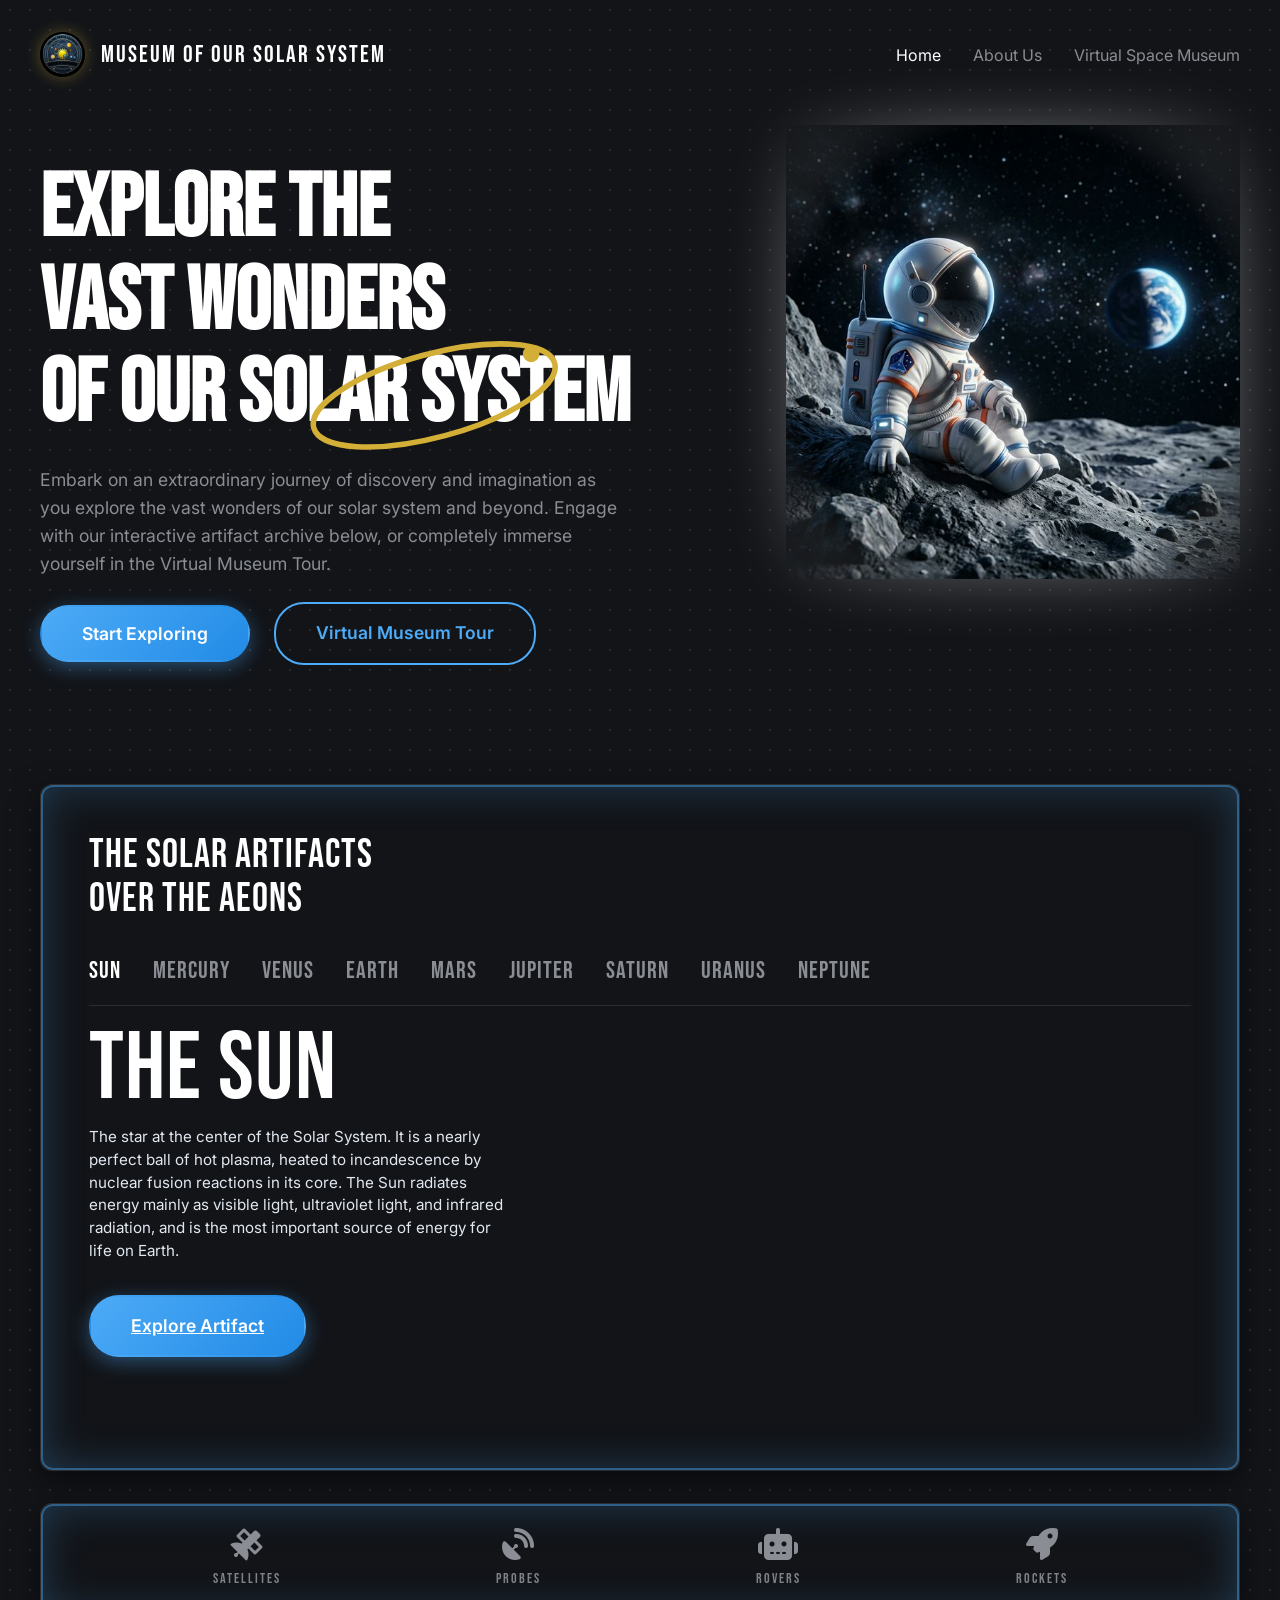
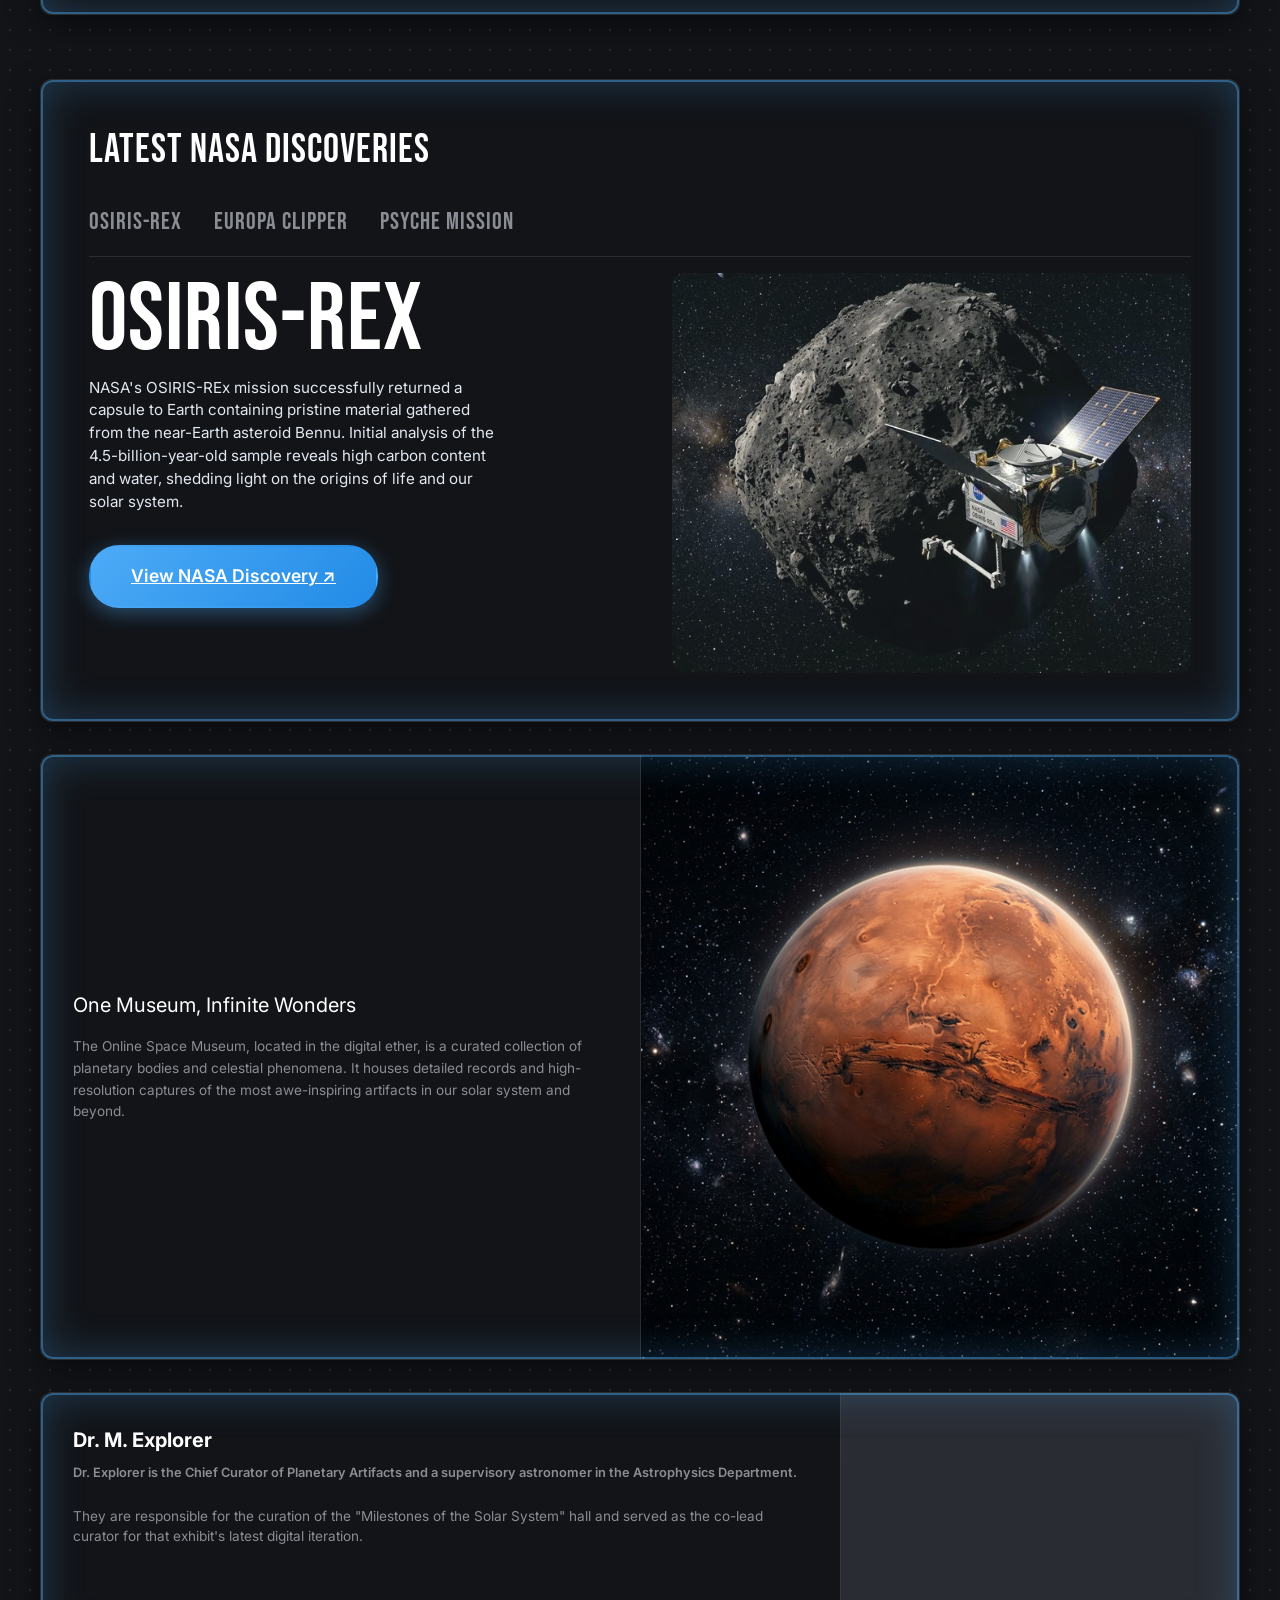
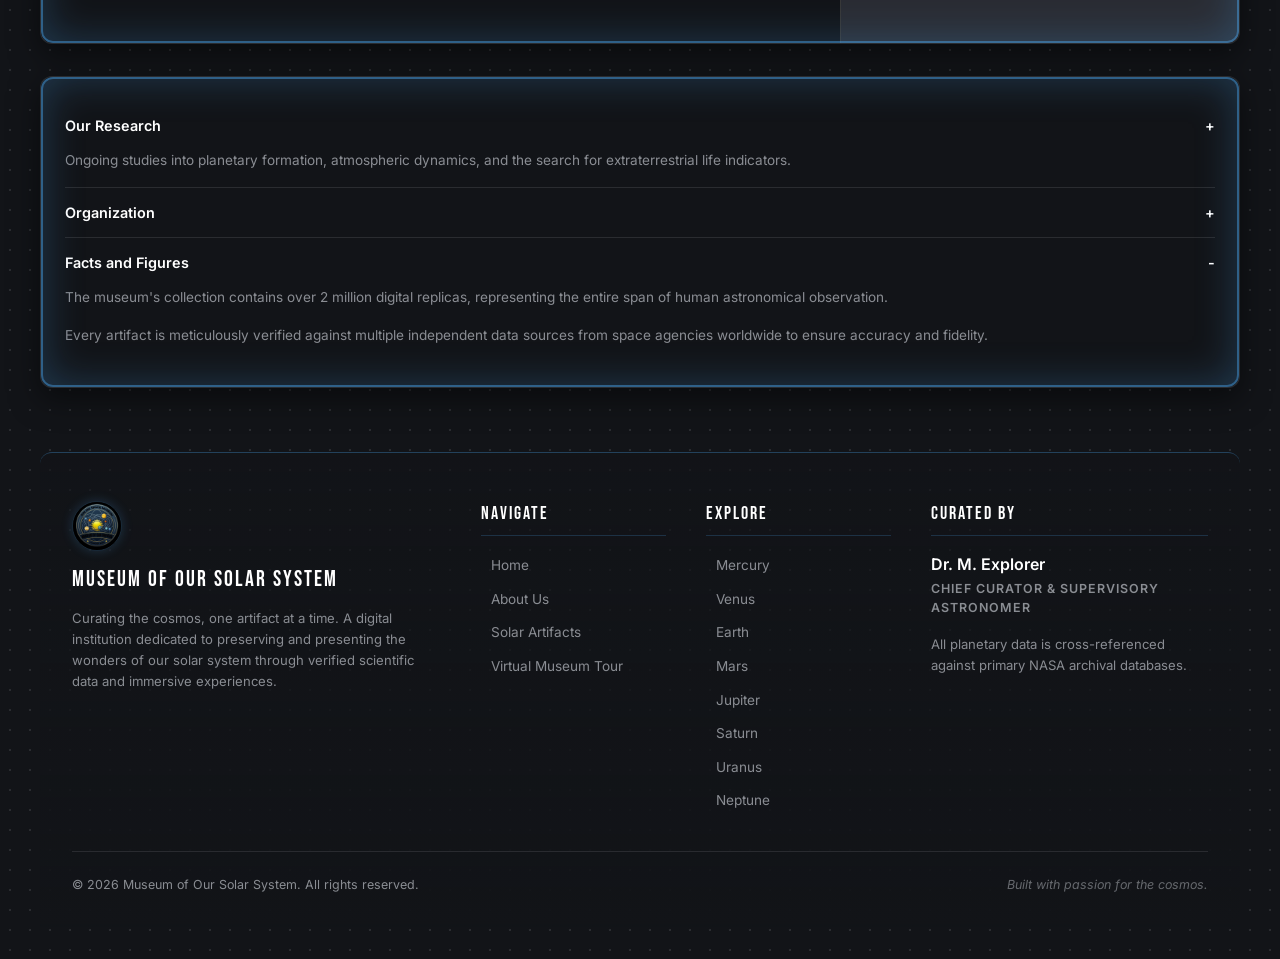
==== commit 510fd2e5: "Refactor: Remove video podiums and CSS3D code" ====
--- a/index.html
+++ b/index.html
@@ -1,23 +1,26 @@
 <!DOCTYPE html>
 <html lang="en">
+
 <head>
     <meta charset="UTF-8">
     <meta name="viewport" content="width=device-width, initial-scale=1.0">
     <title>Online Space Museum</title>
-    
+
     <!-- Google Fonts: Bebas Neue for headers, Inter for body text -->
     <link rel="preconnect" href="https://fonts.googleapis.com">
     <link rel="preconnect" href="https://fonts.gstatic.com" crossorigin>
-    <link href="https://fonts.googleapis.com/css2?family=Bebas+Neue&family=Inter:wght@300;400;600&display=swap" rel="stylesheet">
-    
+    <link href="https://fonts.googleapis.com/css2?family=Bebas+Neue&family=Inter:wght@300;400;600&display=swap"
+        rel="stylesheet">
+
     <!-- FontAwesome for Spacecraft Icons -->
     <link rel="stylesheet" href="https://cdnjs.cloudflare.com/ajax/libs/font-awesome/6.4.0/css/all.min.css">
-    
-    <link rel="stylesheet" href="style.css">
-    
+
+    <link rel="stylesheet" href="style.css?v=7">
+
     <!-- Google Model Viewer -->
     <script type="module" src="https://ajax.googleapis.com/ajax/libs/model-viewer/4.0.0/model-viewer.min.js"></script>
 </head>
+
 <body>
 
     <div class="grid-container">
@@ -41,8 +44,15 @@
 
             <div class="hero-container">
                 <div class="hero-content">
-                    <h1 class="hero-title">Explore the<br>Vast Wonders<br>of Our <span class="highlight-text">Solar System <svg class="orbit-svg" viewBox="0 0 100 40" xmlns="http://www.w3.org/2000/svg"><ellipse cx="50" cy="20" rx="45" ry="15" fill="none" stroke="#d4af37" stroke-width="2" transform="rotate(-15 50 20)"/><circle cx="85" cy="5" r="3" fill="#d4af37"/></svg></span></h1>
-                    <p class="hero-description">Embark on an extraordinary journey of discovery and imagination as you explore the vast wonders of our solar system and beyond. Engage with our interactive artifact archive below, or completely immerse yourself in the Virtual Museum Tour.</p>
+                    <h1 class="hero-title">Explore the<br>Vast Wonders<br>of Our <span class="highlight-text">Solar
+                            System <svg class="orbit-svg" viewBox="0 0 100 40" xmlns="http://www.w3.org/2000/svg">
+                                <ellipse cx="50" cy="20" rx="45" ry="15" fill="none" stroke="#d4af37" stroke-width="2"
+                                    transform="rotate(-15 50 20)" />
+                                <circle cx="85" cy="5" r="3" fill="#d4af37" />
+                            </svg></span></h1>
+                    <p class="hero-description">Embark on an extraordinary journey of discovery and imagination as you
+                        explore the vast wonders of our solar system and beyond. Engage with our interactive artifact
+                        archive below, or completely immerse yourself in the Virtual Museum Tour.</p>
                     <div class="hero-buttons">
                         <button class="hero-cta" id="startExploringBtn">Start Exploring</button>
                         <a href="Planetariam Museum/index.html" class="hero-cta secondary-cta">Virtual Museum Tour</a>
@@ -52,17 +62,32 @@
                 </div>
 
                 <div class="hero-graphics">
-                    <img src="astronaut.png" alt="Astronaut" class="astronaut-img">
-                    
-
+                    <div class="astronaut-wrapper" style="
+                        position: relative;
+                        display: inline-block;
+                        width: 100%;
+                        max-width: 600px;
+                        height: auto;
+                        z-index: 2;
+                        animation: floatAstronaut 6s ease-in-out infinite;
+                        background: radial-gradient(ellipse at center, rgba(255,255,255,0.2) 0%, rgba(255,255,255,0) 90%);
+                        filter: drop-shadow(0 0 30px rgba(255, 255, 255, 0.3));
+                    ">
+                        <img src="astronaut.png" alt="Astronaut" class="astronaut-img" style="
+                            width: 100%; 
+                            display: block; 
+                            -webkit-mask-image: radial-gradient(ellipse at center, black 70%, transparent 100%);
+                            mask-image: radial-gradient(ellipse at center, black 70%, transparent 100%);
+                        ">
+                    </div>
                 </div>
             </div>
         </section>
-        
+
         <!-- Main Timeline / Artifact Selector -->
         <section class="timeline-section" id="explore" style="scroll-margin-top: 1rem;">
             <h2 class="timeline-title">THE SOLAR ARTIFACTS<br>OVER THE AEONS</h2>
-            
+
             <div class="timeline-nav">
                 <div class="timeline-items" id="timelineList">
                     <span class="timeline-item active" data-planet="sun">SUN</span>
@@ -81,18 +106,24 @@
                 <div class="active-artifact-display">
                     <h1 class="active-planet-title" id="planetTitle">SUN</h1>
                     <p class="artifact-description" id="planetDescription">
-                        The star at the center of the Solar System. It is a nearly perfect ball of hot plasma, heated to incandescence by nuclear fusion reactions in its core. The Sun radiates energy mainly as visible light, ultraviolet light, and infrared radiation, and is the most important source of energy for life on Earth.
-                    </p>
-                    <a href="artifact.html?id=sun" class="hero-cta" id="exploreBtn" style="display: inline-block; width: fit-content; margin-top: 1rem;">Explore Artifact</a>
-                </div>
-                
+                        The star at the center of the Solar System. It is a nearly perfect ball of hot plasma, heated to
+                        incandescence by nuclear fusion reactions in its core. The Sun radiates energy mainly as visible
+                        light, ultraviolet light, and infrared radiation, and is the most important source of energy for
+                        life on Earth.
+                    </p>
+                    <a href="artifact.html?id=sun" class="hero-cta" id="exploreBtn"
+                        style="display: inline-block; width: fit-content; margin-top: 1rem;">Explore Artifact</a>
+                </div>
+
                 <div class="artifact-visual">
                     <div class="visual-header">
                     </div>
                     <!-- Image or Model goes here -->
                     <div class="image-wrapper" style="position: relative;">
                         <img id="planetImage" src="" alt="Planet">
-                        <model-viewer id="planetModel" src="" alt="3D Model" auto-rotate auto-rotate-delay="0" environment-image="neutral" style="width: 100%; height: 100%; display: none; background-color: transparent; transform: scale(1.15) translateY(-10%); pointer-events: none;"></model-viewer>
+                        <model-viewer id="planetModel" src="" alt="3D Model" auto-rotate auto-rotate-delay="0"
+                            environment-image="neutral"
+                            style="width: 100%; height: 100%; display: none; background-color: transparent; transform: scale(0.93) translateY(0%); pointer-events: none;"></model-viewer>
                     </div>
                 </div>
             </div>
@@ -123,7 +154,7 @@
         <!-- Latest Discoveries Section -->
         <section class="timeline-section discovery-section">
             <h2 class="timeline-title">LATEST NASA DISCOVERIES</h2>
-            
+
             <div class="timeline-nav">
                 <div class="timeline-items" id="discoveryList">
                     <span class="timeline-item discovery-item active" data-discovery="bennu">OSIRIS-REX</span>
@@ -135,18 +166,26 @@
             <div class="timeline-content-split">
                 <div class="active-artifact-display">
                     <h1 class="active-planet-title" id="discoveryTitle">OSIRIS-REX</h1>
-                    
+
                     <p class="artifact-description" id="discoveryDescription">
-                        NASA's OSIRIS-REx mission successfully returned a capsule to Earth containing pristine material gathered from the near-Earth asteroid Bennu. Initial analysis of the 4.5-billion-year-old sample reveals high carbon content and water, shedding light on the origins of life and our solar system.
-                    </p>
-                    <a href="https://science.nasa.gov/mission/osiris-rex/" target="_blank" class="hero-cta" id="discoveryLink" style="display: inline-block; width: fit-content; margin-top: 1rem;">View NASA Discovery ↗</a>
-                </div>
-                
+                        NASA's OSIRIS-REx mission successfully returned a capsule to Earth containing pristine material
+                        gathered from the near-Earth asteroid Bennu. Initial analysis of the 4.5-billion-year-old sample
+                        reveals high carbon content and water, shedding light on the origins of life and our solar
+                        system.
+                    </p>
+                    <a href="https://science.nasa.gov/mission/osiris-rex/" target="_blank" class="hero-cta"
+                        id="discoveryLink" style="display: inline-block; width: fit-content; margin-top: 1rem;">View
+                        NASA Discovery ↗</a>
+                </div>
+
                 <div class="artifact-visual" style="border: none;">
                     <!-- Image goes here -->
                     <div class="image-wrapper" style="height: 400px; border-radius: 12px;">
-                        <div id="discoveryImagePlaceholder" style="width: 100%; height: 100%; background: linear-gradient(45deg, #1a0b2e, #0e1e2e);"></div>
-                        <img id="discoveryImage" src="" alt="Latest Discovery" style="display: none; border-radius: 12px;">
+                        <div id="discoveryImagePlaceholder"
+                            style="width: 100%; height: 100%; background: linear-gradient(45deg, #1a0b2e, #0e1e2e);">
+                        </div>
+                        <img id="discoveryImage" src="" alt="Latest Discovery"
+                            style="display: none; border-radius: 12px;">
                     </div>
                 </div>
             </div>
@@ -154,33 +193,38 @@
 
         <!-- Informational Cards (Right Side based on reference) -->
         <section class="info-section">
-            
+
             <article class="info-card">
                 <div class="card-content">
                     <h3 class="card-title">One Museum, Infinite Wonders</h3>
                     <p class="card-text">
-                        The Online Space Museum, located in the digital ether, is a curated collection of planetary bodies and celestial phenomena. It houses detailed records and high-resolution captures of the most awe-inspiring artifacts in our solar system and beyond.
+                        The Online Space Museum, located in the digital ether, is a curated collection of planetary
+                        bodies and celestial phenomena. It houses detailed records and high-resolution captures of the
+                        most awe-inspiring artifacts in our solar system and beyond.
                     </p>
                 </div>
                 <div class="card-image-wrap">
                     <!-- Secondary image or related content -->
-                    <img src="mars_premium_1773688810242.png" alt="Museum Interior Concept" class="card-img" id="secondaryImg">
+                    <img src="mars_premium_1773688810242.png" alt="Museum Interior Concept" class="card-img"
+                        id="secondaryImg">
                 </div>
             </article>
 
             <article class="info-card curator-card">
-                 <div class="curator-info">
-                     <h3 class="curator-name">Dr. M. Explorer</h3>
-                     <p class="curator-role">
-                         Dr. Explorer is the Chief Curator of Planetary Artifacts and a supervisory astronomer in the Astrophysics Department. 
-                     </p>
-                     <p class="curator-bio">
-                         They are responsible for the curation of the "Milestones of the Solar System" hall and served as the co-lead curator for that exhibit's latest digital iteration.
-                     </p>
-                 </div>
-                 <div class="curator-image-wrap">
-                     <div class="curator-placeholder"></div>
-                 </div>
+                <div class="curator-info">
+                    <h3 class="curator-name">Dr. M. Explorer</h3>
+                    <p class="curator-role">
+                        Dr. Explorer is the Chief Curator of Planetary Artifacts and a supervisory astronomer in the
+                        Astrophysics Department.
+                    </p>
+                    <p class="curator-bio">
+                        They are responsible for the curation of the "Milestones of the Solar System" hall and served as
+                        the co-lead curator for that exhibit's latest digital iteration.
+                    </p>
+                </div>
+                <div class="curator-image-wrap">
+                    <div class="curator-placeholder"></div>
+                </div>
             </article>
 
             <!-- Accordion / Sidebar menu -->
@@ -188,7 +232,8 @@
                 <div class="menu-item">
                     <button class="accordion-btn">Our Research <span>+</span></button>
                     <div class="accordion-content">
-                        <p>Ongoing studies into planetary formation, atmospheric dynamics, and the search for extraterrestrial life indicators.</p>
+                        <p>Ongoing studies into planetary formation, atmospheric dynamics, and the search for
+                            extraterrestrial life indicators.</p>
                     </div>
                 </div>
                 <div class="menu-item">
@@ -201,10 +246,12 @@
                     <button class="accordion-btn">Facts and Figures <span>-</span></button>
                     <div class="accordion-content">
                         <p class="small-text">
-                            The museum's collection contains over 2 million digital replicas, representing the entire span of human astronomical observation. 
+                            The museum's collection contains over 2 million digital replicas, representing the entire
+                            span of human astronomical observation.
                         </p>
                         <p class="small-text mt">
-                            Every artifact is meticulously verified against multiple independent data sources from space agencies worldwide to ensure accuracy and fidelity.
+                            Every artifact is meticulously verified against multiple independent data sources from space
+                            agencies worldwide to ensure accuracy and fidelity.
                         </p>
                     </div>
                 </div>
@@ -220,7 +267,9 @@
             <div class="footer-col footer-brand">
                 <img src="museum-logo-transparent.jpg" alt="Museum Logo" class="footer-logo">
                 <h3 class="footer-museum-name">Museum of Our Solar System</h3>
-                <p class="footer-tagline">Curating the cosmos, one artifact at a time. A digital institution dedicated to preserving and presenting the wonders of our solar system through verified scientific data and immersive experiences.</p>
+                <p class="footer-tagline">Curating the cosmos, one artifact at a time. A digital institution dedicated
+                    to preserving and presenting the wonders of our solar system through verified scientific data and
+                    immersive experiences.</p>
             </div>
             <div class="footer-col">
                 <h4 class="footer-heading">Navigate</h4>
@@ -248,7 +297,8 @@
                 <h4 class="footer-heading">Curated By</h4>
                 <p class="footer-curator-text">Dr. M. Explorer</p>
                 <p class="footer-curator-role">Chief Curator & Supervisory Astronomer</p>
-                <p class="footer-tagline" style="margin-top: 1rem;">All planetary data is cross-referenced against primary NASA archival databases.</p>
+                <p class="footer-tagline" style="margin-top: 1rem;">All planetary data is cross-referenced against
+                    primary NASA archival databases.</p>
             </div>
         </div>
         <div class="footer-bottom">
@@ -302,7 +352,8 @@
             <div class="smoke-cloud s7"></div>
         </div>
     </div>
-    
+
     <script src="script.js"></script>
 </body>
-</html>
+
+</html>
--- a/style.css
+++ b/style.css
@@ -5,7 +5,7 @@
     --text-muted: #8A8D93;
     --border-color: rgba(255, 255, 255, 0.1);
     --accent: #E2E8F0;
-    
+
     --font-heading: 'Bebas Neue', sans-serif;
     --font-body: 'Inter', sans-serif;
 }
@@ -25,11 +25,11 @@
     -webkit-font-smoothing: antialiased;
     min-height: 100vh;
     padding: 2rem;
-    
+
     /* Subtle background dot pattern to match reference */
     background-image: radial-gradient(var(--border-color) 1px, transparent 1px);
     background-size: 20px 20px;
-    
+
     /* Ensure the body is positioned relative for the scanner overlay */
     position: relative;
     overflow-x: hidden;
@@ -43,7 +43,8 @@
     width: 100vw;
     height: 100vh;
     pointer-events: none;
-    z-index: 1; /* Sits behind z-index: 2 grids but ahead of body */
+    z-index: 1;
+    /* Sits behind z-index: 2 grids but ahead of body */
     overflow: hidden;
 }
 
@@ -59,12 +60,15 @@
         opacity: 0;
         transform: translate(0, 0) rotate(0deg);
     }
+
     5% {
         opacity: 1;
     }
+
     95% {
         opacity: 1;
     }
+
     100% {
         opacity: 0;
         transform: translate(-100vw, 100vh) rotate(360deg);
@@ -77,7 +81,8 @@
     height: 2px;
     background: linear-gradient(to right, transparent, rgba(255, 255, 255, 1));
     border-radius: 50%;
-    transform: rotate(135deg); /* Points down-left */
+    transform: rotate(135deg);
+    /* Points down-left */
     opacity: 0;
     animation: shootingStarAnim 1.2s ease-out forwards;
 }
@@ -91,7 +96,8 @@
     height: 8px;
     background: white;
     border-radius: 50%;
-    box-shadow: 0 0 10px 4px rgba(77, 171, 247, 0.8); /* Signature AI blue engine trail */
+    box-shadow: 0 0 10px 4px rgba(77, 171, 247, 0.8);
+    /* Signature AI blue engine trail */
 }
 
 @keyframes shootingStarAnim {
@@ -99,21 +105,32 @@
         transform: rotate(135deg) translateX(0);
         opacity: 0;
     }
+
     10% {
         opacity: 1;
     }
+
     100% {
-        transform: rotate(135deg) translateX(1500px); /* Move entirely across the screen down-left */
+        transform: rotate(135deg) translateX(1500px);
+        /* Move entirely across the screen down-left */
         opacity: 0;
     }
 }
 
 /* Apply AI Pulse to Specific Containers */
-.timeline-section, .info-card, .sidebar-menu, .large-image-wrapper, .gallery-item {
+.timeline-section,
+.info-card,
+.sidebar-menu,
+.large-image-wrapper,
+.gallery-item {
     position: relative;
 }
 
-.timeline-section::after, .info-card::after, .sidebar-menu::after, .large-image-wrapper::after, .gallery-item::after {
+.timeline-section::after,
+.info-card::after,
+.sidebar-menu::after,
+.large-image-wrapper::after,
+.gallery-item::after {
     content: '';
     position: absolute;
     top: 0;
@@ -122,8 +139,10 @@
     bottom: 0;
     pointer-events: none;
     border-radius: inherit;
-    border: 2px solid rgba(77, 171, 247, 0.5); /* Static blue border */
-    box-shadow: inset 0 0 40px rgba(77, 171, 247, 0.25); /* Static blue glow */
+    border: 2px solid rgba(77, 171, 247, 0.5);
+    /* Static blue border */
+    box-shadow: inset 0 0 40px rgba(77, 171, 247, 0.25);
+    /* Static blue glow */
     z-index: 10;
 }
 
@@ -132,14 +151,18 @@
     display: grid;
     grid-template-columns: 1fr;
     gap: 2rem;
-    max-width: 1200px; /* Adjusted max-width for optimal single-column reading */
+    max-width: 1200px;
+    /* Adjusted max-width for optimal single-column reading */
     margin: 0 auto;
     position: relative;
-    z-index: 2; /* Elevate grid container above space background canvas */
+    z-index: 2;
+    /* Elevate grid container above space background canvas */
 }
 
 /* Typography Base */
-h1, h2, .timeline-item {
+h1,
+h2,
+.timeline-item {
     font-family: var(--font-heading);
     letter-spacing: 1px;
     font-weight: 400;
@@ -163,12 +186,14 @@
     display: flex;
     align-items: center;
     gap: 1.5rem;
-    position: relative; /* For absolute positioning of nav if needed, but we'll use flex/margin */
+    position: relative;
+    /* For absolute positioning of nav if needed, but we'll use flex/margin */
 }
 
 /* Global Navigation */
 .global-nav {
-    margin-left: auto; /* Push navigation to the far right of the flex header */
+    margin-left: auto;
+    /* Push navigation to the far right of the flex header */
 }
 
 .nav-list {
@@ -186,22 +211,29 @@
     letter-spacing: 2px;
     transition: all 0.3s ease;
     padding-bottom: 4px;
-    border-bottom: 2px solid transparent; /* Prepare for hover underline */
-}
-
-.nav-link:hover, .nav-link.active {
+    border-bottom: 2px solid transparent;
+    /* Prepare for hover underline */
+}
+
+.nav-link:hover,
+.nav-link.active {
     color: var(--text-primary);
-    border-bottom-color: #4dabf7; /* AI blue underline */
+    border-bottom-color: #4dabf7;
+    /* AI blue underline */
     text-shadow: 0 0 10px rgba(77, 171, 247, 0.5);
 }
 
 .museum-logo {
-    height: 80px; /* Adjust based on preference */
+    height: 80px;
+    /* Adjust based on preference */
     width: auto;
     object-fit: contain;
-    border-radius: 50%; /* Circle shape */
-    box-shadow: 0 0 15px rgba(77, 171, 247, 0.25); /* Even softer blue glow */
-    border: 1px solid rgba(77, 171, 247, 0.15); /* Very faint border */
+    border-radius: 50%;
+    /* Circle shape */
+    box-shadow: 0 0 15px rgba(77, 171, 247, 0.25);
+    /* Even softer blue glow */
+    border: 1px solid rgba(77, 171, 247, 0.15);
+    /* Very faint border */
 }
 
 .header-text {
@@ -212,7 +244,8 @@
 .museum-title {
     font-size: 2rem;
     letter-spacing: 4px;
-    line-height: 1; /* Tighten up with subtitle */
+    line-height: 1;
+    /* Tighten up with subtitle */
 }
 
 /* -------------------------------- */
@@ -222,7 +255,8 @@
 .hero-section {
     grid-column: 1 / -1;
     position: relative;
-    padding: 0 0 2rem 0; /* Reduced top padding to 0 and bottom to 2rem */
+    padding: 0 0 2rem 0;
+    /* Reduced top padding to 0 and bottom to 2rem */
     min-height: 80vh;
     display: flex;
     flex-direction: column;
@@ -232,7 +266,8 @@
     display: flex;
     justify-content: space-between;
     align-items: center;
-    margin-bottom: 2rem; /* Reduced from 4rem */
+    margin-bottom: 2rem;
+    /* Reduced from 4rem */
     z-index: 10;
 }
 
@@ -273,7 +308,8 @@
     transition: all 0.3s ease;
 }
 
-.hero-nav-link:hover, .hero-nav-link.active {
+.hero-nav-link:hover,
+.hero-nav-link.active {
     color: var(--text-primary);
 }
 
@@ -304,7 +340,8 @@
 .hero-content {
     display: flex;
     flex-direction: column;
-    gap: 1.5rem; /* Tighter gap */
+    gap: 1.5rem;
+    /* Tighter gap */
 }
 
 .hero-title {
@@ -347,7 +384,8 @@
 .hero-cta {
     background: linear-gradient(135deg, #4dabf7, #228be6);
     color: #fff;
-    border: 2px solid transparent; /* Keeps sizing consistent with secondary cta */
+    border: 2px solid transparent;
+    /* Keeps sizing consistent with secondary cta */
     padding: 1rem 2.5rem;
     border-radius: 30px;
     font-family: var(--font-body);
@@ -396,7 +434,7 @@
 
 .explore-card {
     background: rgba(30, 30, 30, 0.6);
-    border: 1px solid rgba(255,255,255,0.1);
+    border: 1px solid rgba(255, 255, 255, 0.1);
     border-radius: 12px;
     padding: 1.5rem 1rem;
     display: flex;
@@ -411,7 +449,7 @@
 
 .explore-card:hover {
     transform: translateY(-5px);
-    border-color: rgba(255,255,255,0.3);
+    border-color: rgba(255, 255, 255, 0.3);
 }
 
 .explore-img-wrap {
@@ -446,32 +484,39 @@
     display: flex;
     justify-content: center;
     align-items: flex-start;
-    padding-top: 1rem; /* Aligns the image closer to the top with the title */
+    padding-top: 1rem;
+    /* Aligns the image closer to the top with the title */
 }
 
 .astronaut-img {
     width: 100%;
     max-width: 600px;
     height: auto;
-    filter: drop-shadow(0 0 30px rgba(255,255,255,0.1));
     z-index: 2;
-    transform: translateY(10px);
-    animation: floatAstronaut 6s ease-in-out infinite;
 }
 
 @keyframes floatAstronaut {
-    0% { transform: translateY(10px); }
-    50% { transform: translateY(-10px); }
-    100% { transform: translateY(10px); }
+    0% {
+        transform: translateY(10px);
+    }
+
+    50% {
+        transform: translateY(-10px);
+    }
+
+    100% {
+        transform: translateY(10px);
+    }
 }
 
 .live-stream-card {
     position: absolute;
-    bottom: 70px; /* Raised so it sits directly under the astronaut */
+    bottom: 70px;
+    /* Raised so it sits directly under the astronaut */
     right: -10px;
     background: rgba(20, 20, 20, 0.85);
     backdrop-filter: blur(15px);
-    border: 1px solid rgba(255,255,255,0.1);
+    border: 1px solid rgba(255, 255, 255, 0.1);
     border-radius: 12px;
     padding: 1rem;
     display: flex;
@@ -479,7 +524,7 @@
     align-items: center;
     max-width: 320px;
     z-index: 3;
-    box-shadow: 0 10px 30px rgba(0,0,0,0.5);
+    box-shadow: 0 10px 30px rgba(0, 0, 0, 0.5);
 }
 
 .stream-thumbnail {
@@ -502,7 +547,7 @@
     top: 50%;
     left: 50%;
     transform: translate(-50%, -50%);
-    background: rgba(0,0,0,0.5);
+    background: rgba(0, 0, 0, 0.5);
     width: 24px;
     height: 24px;
     border-radius: 50%;
@@ -551,24 +596,24 @@
         text-align: center;
         gap: 3rem;
     }
-    
+
     .hero-cta {
         align-self: center;
     }
-    
+
     .explore-cards {
         justify-content: center;
     }
-    
+
     .hero-description {
         max-width: 100%;
         margin: 0 auto;
     }
-    
+
     .astronaut-img {
         max-width: 450px;
     }
-    
+
     .live-stream-card {
         bottom: 0;
         right: auto;
@@ -587,15 +632,15 @@
     padding: 3rem;
     display: flex;
     flex-direction: column;
-    gap: 2rem;
+    gap: 0;
     /* Box shadow for depth */
-    box-shadow: 0 10px 30px rgba(0,0,0,0.5);
+    box-shadow: 0 10px 30px rgba(0, 0, 0, 0.5);
 }
 
 .timeline-title {
     font-size: 2.5rem;
     line-height: 1.1;
-    margin-bottom: 1rem;
+    margin-bottom: 2rem;
 }
 
 .timeline-nav {
@@ -604,7 +649,7 @@
     gap: 1rem;
     border-bottom: 1px solid var(--border-color);
     padding-bottom: 1rem;
-    margin-bottom: 2rem;
+    margin-bottom: 1rem;
 }
 
 .timeline-items {
@@ -613,7 +658,10 @@
     overflow-x: auto;
     scrollbar-width: none;
 }
-.timeline-items::-webkit-scrollbar { display: none; }
+
+.timeline-items::-webkit-scrollbar {
+    display: none;
+}
 
 .timeline-item {
     font-size: 1.5rem;
@@ -622,7 +670,8 @@
     transition: color 0.3s ease;
 }
 
-.timeline-item:hover, .timeline-item.active {
+.timeline-item:hover,
+.timeline-item.active {
     color: var(--text-primary);
 }
 
@@ -644,7 +693,8 @@
 .active-planet-title {
     font-size: 6rem;
     line-height: 1;
-    margin-bottom: 1.5rem;
+    margin-top: 0;
+    margin-bottom: 0.5rem;
     display: block;
 }
 
@@ -652,7 +702,7 @@
     font-size: 0.95rem;
     color: var(--accent);
     max-width: 80%;
-    margin-bottom: 2rem;
+    margin-bottom: 1rem;
 }
 
 .view-link {
@@ -673,8 +723,8 @@
     display: grid;
     grid-template-columns: 1fr 1fr;
     gap: 4rem;
-    align-items: center;
-    margin-top: 3rem;
+    align-items: start;
+    margin-top: 0;
 }
 
 @media (max-width: 1024px) {
@@ -696,7 +746,8 @@
 
 .image-wrapper {
     width: 100%;
-    height: 400px; /* Made slightly taller to give the 3D model more room */
+    height: 400px;
+    /* Made slightly taller to give the 3D model more room */
     overflow: visible;
     background-color: transparent;
 }
@@ -705,12 +756,14 @@
     width: 100%;
     height: 100%;
     object-fit: cover;
-    mix-blend-mode: screen; /* Enhance space aesthetic if background isn't completely black */
+    mix-blend-mode: screen;
+    /* Enhance space aesthetic if background isn't completely black */
 }
 
 /* Spacecraft Divider Section (Long thin body) */
 .craft-divider {
-    padding: 1.5rem 4rem; /* Thin top/bottom padding */
+    padding: 1.5rem 4rem;
+    /* Thin top/bottom padding */
     margin-bottom: 2rem;
     flex-direction: row;
 }
@@ -721,16 +774,19 @@
     justify-content: space-around;
     align-items: center;
     position: relative;
-    z-index: 20; /* Ensure it stays above scanner overlay */
+    z-index: 20;
+    /* Ensure it stays above scanner overlay */
 }
 
 .craft-icon-wrap {
-    font-size: 2rem; /* Large enough to be readable */
+    font-size: 2rem;
+    /* Large enough to be readable */
     color: var(--text-muted);
     transition: all 0.3s ease;
     cursor: pointer;
     position: relative;
-    z-index: 20; /* Explicitly elevate above ::after background glow */
+    z-index: 20;
+    /* Explicitly elevate above ::after background glow */
     display: flex;
     flex-direction: column;
     align-items: center;
@@ -748,7 +804,8 @@
 }
 
 .craft-icon-wrap:hover {
-    color: #4dabf7; /* Vibrant AI blue on hover */
+    color: #4dabf7;
+    /* Vibrant AI blue on hover */
     transform: translateY(-5px) scale(1.15);
     text-shadow: 0 0 20px rgba(77, 171, 247, 0.9);
 }
@@ -805,7 +862,7 @@
     display: grid;
     grid-template-columns: 1fr 1fr;
     overflow: hidden;
-    box-shadow: 0 10px 30px rgba(0,0,0,0.5);
+    box-shadow: 0 10px 30px rgba(0, 0, 0, 0.5);
 }
 
 .card-content {
@@ -873,7 +930,8 @@
 .curator-placeholder {
     width: 100%;
     height: 100%;
-    background-color: #2a2c33; /* Fallback for missing avatar */
+    background-color: #2a2c33;
+    /* Fallback for missing avatar */
     background-size: cover;
     background-position: center;
     min-height: 250px;
@@ -885,7 +943,7 @@
     border-radius: 12px;
     background-color: var(--bg-dark);
     padding: 1.5rem;
-    box-shadow: 0 10px 30px rgba(0,0,0,0.5);
+    box-shadow: 0 10px 30px rgba(0, 0, 0, 0.5);
 }
 
 .menu-item {
@@ -927,10 +985,14 @@
     .grid-container {
         grid-template-columns: 1fr;
     }
-    .info-card.curator-card, .info-card {
+
+    .info-card.curator-card,
+    .info-card {
         grid-template-columns: 1fr;
     }
-    .card-image-wrap, .curator-image-wrap {
+
+    .card-image-wrap,
+    .curator-image-wrap {
         border-left: none;
         border-top: 1px solid var(--border-color);
         min-height: 200px;
@@ -1447,13 +1509,27 @@
 }
 
 @keyframes crossfadeOut {
-    from { opacity: 1; transform: translateY(0); }
-    to   { opacity: 0; transform: translateY(-15px); }
+    from {
+        opacity: 1;
+        transform: translateY(0);
+    }
+
+    to {
+        opacity: 0;
+        transform: translateY(-15px);
+    }
 }
 
 @keyframes crossfadeIn {
-    from { opacity: 0; transform: translateY(15px); }
-    to   { opacity: 1; transform: translateY(0); }
+    from {
+        opacity: 0;
+        transform: translateY(15px);
+    }
+
+    to {
+        opacity: 1;
+        transform: translateY(0);
+    }
 }
 
 /* ---- Next / Prev Artifact Navigation ---- */
@@ -1512,47 +1588,47 @@
     body {
         padding: 1rem;
     }
-    
+
     .hero-header {
         flex-direction: column;
         gap: 1.5rem;
         margin-bottom: 2rem;
     }
-    
+
     .hero-nav {
         margin-left: 0;
     }
-    
+
     .hero-nav-list {
         flex-wrap: wrap;
         justify-content: center;
         gap: 1rem;
     }
-    
+
     .hero-title {
         font-size: 3.5rem;
     }
-    
+
     .hero-description {
         font-size: 1rem;
         text-align: left;
     }
-    
+
     .hero-buttons {
         flex-direction: column;
         width: 100%;
         gap: 1rem;
     }
-    
+
     .hero-cta {
         width: 100%;
         text-align: center;
     }
-    
+
     .hero-graphics {
         padding-top: 2rem;
     }
-    
+
     .astronaut-img {
         max-width: 280px;
         margin-top: 0;
@@ -1562,21 +1638,21 @@
         font-size: 2rem;
         text-align: center;
     }
-    
+
     .timeline-nav {
         overflow-x: auto;
         padding-bottom: 0.5rem;
     }
-    
+
     .active-planet-title {
         font-size: 3.5rem;
         text-align: center;
     }
-    
+
     .craft-divider {
         padding: 1rem;
     }
-    
+
     .craft-icons {
         flex-wrap: wrap;
         gap: 2rem;
@@ -1586,20 +1662,25 @@
         grid-template-columns: 1fr;
         gap: 1.5rem;
     }
-    
+
     .timeline-section {
         padding: 1.5rem;
     }
 
-    .info-card.curator-card, .info-card {
+    .info-card.curator-card,
+    .info-card {
         grid-template-columns: 1fr;
     }
-    .card-image-wrap, .curator-image-wrap {
+
+    .card-image-wrap,
+    .curator-image-wrap {
         border-left: none;
         border-top: 1px solid var(--border-color);
         min-height: 200px;
     }
-    .details-grid, .gallery-grid {
+
+    .details-grid,
+    .gallery-grid {
         grid-template-columns: 1fr;
     }
 
@@ -1698,7 +1779,8 @@
     display: flex;
     justify-content: center;
     align-items: center;
-    z-index: 10000; /* Above the edge pulse */
+    z-index: 10000;
+    /* Above the edge pulse */
     opacity: 0;
     pointer-events: none;
     transition: opacity 0.3s ease;
@@ -1757,7 +1839,8 @@
 
 .modal-header i {
     font-size: 3rem;
-    color: #4dabf7; /* AI Blue */
+    color: #4dabf7;
+    /* AI Blue */
     text-shadow: 0 0 15px rgba(77, 171, 247, 0.5);
 }
 
@@ -1844,7 +1927,8 @@
     left: 0;
     width: 100%;
     height: 100%;
-    background-color: var(--bg-color); /* Match site dark theme initially */
+    background-color: var(--bg-color);
+    /* Match site dark theme initially */
     opacity: 0;
     transition: opacity 0.5s ease;
 }
@@ -1858,7 +1942,8 @@
 /* ---------------------------------- */
 .rocket-container {
     position: absolute;
-    bottom: -300px; /* Start way off screen bottom */
+    bottom: -300px;
+    /* Start way off screen bottom */
     left: 50%;
     transform: translateX(-50%);
     width: 80px;
@@ -1875,20 +1960,24 @@
     position: relative;
     width: 100%;
     height: 100%;
-    background-color: #f1f2f6; /* White body */
+    background-color: #f1f2f6;
+    /* White body */
     border-radius: 50% 50% 5px 5px / 100% 100% 10% 10%;
-    box-shadow: inset -10px 0 10px rgba(0,0,0,0.1); /* 3D shading */
+    box-shadow: inset -10px 0 10px rgba(0, 0, 0, 0.1);
+    /* 3D shading */
     z-index: 10;
 }
 
 .rocket-nose {
     position: absolute;
-    top: -45px; /* Pull it up out of the body */
+    top: -45px;
+    /* Pull it up out of the body */
     left: 50%;
     transform: translateX(-50%);
     border-left: 40px solid transparent;
     border-right: 40px solid transparent;
-    border-bottom: 50px solid #f1c40f; /* Yellow nose cone */
+    border-bottom: 50px solid #f1c40f;
+    /* Yellow nose cone */
     border-radius: 50% 50% 0 0;
     z-index: 11;
 }
@@ -1900,10 +1989,12 @@
     transform: translateX(-50%);
     width: 30px;
     height: 30px;
-    background-color: #0097e6; /* Blue window */
+    background-color: #0097e6;
+    /* Blue window */
     border-radius: 50%;
-    border: 4px solid #f1c40f; /* Yellow trim */
-    box-shadow: inset 2px 2px 5px rgba(0,0,0,0.3);
+    border: 4px solid #f1c40f;
+    /* Yellow trim */
+    box-shadow: inset 2px 2px 5px rgba(0, 0, 0, 0.3);
 }
 
 .rocket-fin {
@@ -1911,7 +2002,8 @@
     bottom: 0;
     width: 25px;
     height: 60px;
-    background-color: #badc58; /* Green fins */
+    background-color: #badc58;
+    /* Green fins */
     z-index: -1;
 }
 
@@ -1959,21 +2051,24 @@
     width: 100%;
     height: 30vh;
     z-index: 5;
-    opacity: 0; /* Hidden initially */
+    opacity: 0;
+    /* Hidden initially */
     /* Remove overflow:hidden so clouds can expand to fill the entire screen */
 }
 
 .rocket-transition.active .smoke-container {
     animation: fadeInSmoke 0.5s ease forwards;
-    animation-delay: 0.5s; /* Ignite smoke right before launch */
+    animation-delay: 0.5s;
+    /* Ignite smoke right before launch */
 }
 
 .smoke-cloud {
     position: absolute;
     bottom: -50px;
-    background-color: #f1f2f6; /* White smoke */
+    background-color: #f1f2f6;
+    /* White smoke */
     border-radius: 50%;
-    filter: drop-shadow(0 -10px 20px rgba(0,0,0,0.1));
+    filter: drop-shadow(0 -10px 20px rgba(0, 0, 0, 0.1));
 }
 
 .rocket-transition.active .smoke-cloud {
@@ -1981,13 +2076,63 @@
     animation: growSmoke 3.5s ease-in-out forwards;
 }
 
-.smoke-cloud.s1 { width: 300px; height: 300px; left: -100px; bottom: -150px; animation-delay: 0.5s; }
-.smoke-cloud.s2 { width: 400px; height: 400px; left: 10%; bottom: -200px; animation-delay: 0.6s; }
-.smoke-cloud.s3 { width: 350px; height: 350px; left: 30%; bottom: -180px; animation-delay: 0.7s; }
-.smoke-cloud.s4 { width: 500px; height: 500px; left: 45%; bottom: -250px; background-color: #fff; animation-delay: 0.5s; } /* Center main burst */
-.smoke-cloud.s5 { width: 400px; height: 400px; left: 65%; bottom: -200px; animation-delay: 0.6s; }
-.smoke-cloud.s6 { width: 300px; height: 300px; left: 80%; bottom: -150px; animation-delay: 0.7s; }
-.smoke-cloud.s7 { width: 250px; height: 250px; right: -50px; bottom: -120px; animation-delay: 0.8s; }
+.smoke-cloud.s1 {
+    width: 300px;
+    height: 300px;
+    left: -100px;
+    bottom: -150px;
+    animation-delay: 0.5s;
+}
+
+.smoke-cloud.s2 {
+    width: 400px;
+    height: 400px;
+    left: 10%;
+    bottom: -200px;
+    animation-delay: 0.6s;
+}
+
+.smoke-cloud.s3 {
+    width: 350px;
+    height: 350px;
+    left: 30%;
+    bottom: -180px;
+    animation-delay: 0.7s;
+}
+
+.smoke-cloud.s4 {
+    width: 500px;
+    height: 500px;
+    left: 45%;
+    bottom: -250px;
+    background-color: #fff;
+    animation-delay: 0.5s;
+}
+
+/* Center main burst */
+.smoke-cloud.s5 {
+    width: 400px;
+    height: 400px;
+    left: 65%;
+    bottom: -200px;
+    animation-delay: 0.6s;
+}
+
+.smoke-cloud.s6 {
+    width: 300px;
+    height: 300px;
+    left: 80%;
+    bottom: -150px;
+    animation-delay: 0.7s;
+}
+
+.smoke-cloud.s7 {
+    width: 250px;
+    height: 250px;
+    right: -50px;
+    bottom: -120px;
+    animation-delay: 0.8s;
+}
 
 
 /* ---------------------------------- */
@@ -1998,36 +2143,56 @@
     0% {
         bottom: -300px;
     }
+
     10% {
-        bottom: -280px; /* Engine ignite bump */
-    }
+        bottom: -280px;
+        /* Engine ignite bump */
+    }
+
     100% {
-        bottom: 150vh; /* Way past the top of the screen */
+        bottom: 150vh;
+        /* Way past the top of the screen */
     }
 }
 
 @keyframes exhaustFlicker {
-    from { height: 90px; opacity: 0.8; }
-    to { height: 110px; opacity: 1; }
+    from {
+        height: 90px;
+        opacity: 0.8;
+    }
+
+    to {
+        height: 110px;
+        opacity: 1;
+    }
 }
 
 @keyframes fadeInSmoke {
-    from { opacity: 0; }
-    to { opacity: 1; }
+    from {
+        opacity: 0;
+    }
+
+    to {
+        opacity: 1;
+    }
 }
 
 @keyframes growSmoke {
-    0% { 
-        transform: scale(0.2) translateY(50px); 
-        opacity: 0.8; 
-    }
+    0% {
+        transform: scale(0.2) translateY(50px);
+        opacity: 0.8;
+    }
+
     40% {
-        transform: scale(1.5) translateY(-50px); 
-        opacity: 1; /* Normal bloom */
-    }
-    100% { 
-        transform: scale(15) translateY(-200px); /* Massive geometric scale to swallow screen */
-        opacity: 1; 
+        transform: scale(1.5) translateY(-50px);
+        opacity: 1;
+        /* Normal bloom */
+    }
+
+    100% {
+        transform: scale(15) translateY(-200px);
+        /* Massive geometric scale to swallow screen */
+        opacity: 1;
     }
 }
 
@@ -2171,5 +2336,4 @@
         gap: 0.5rem;
         text-align: center;
     }
-}
-
+}
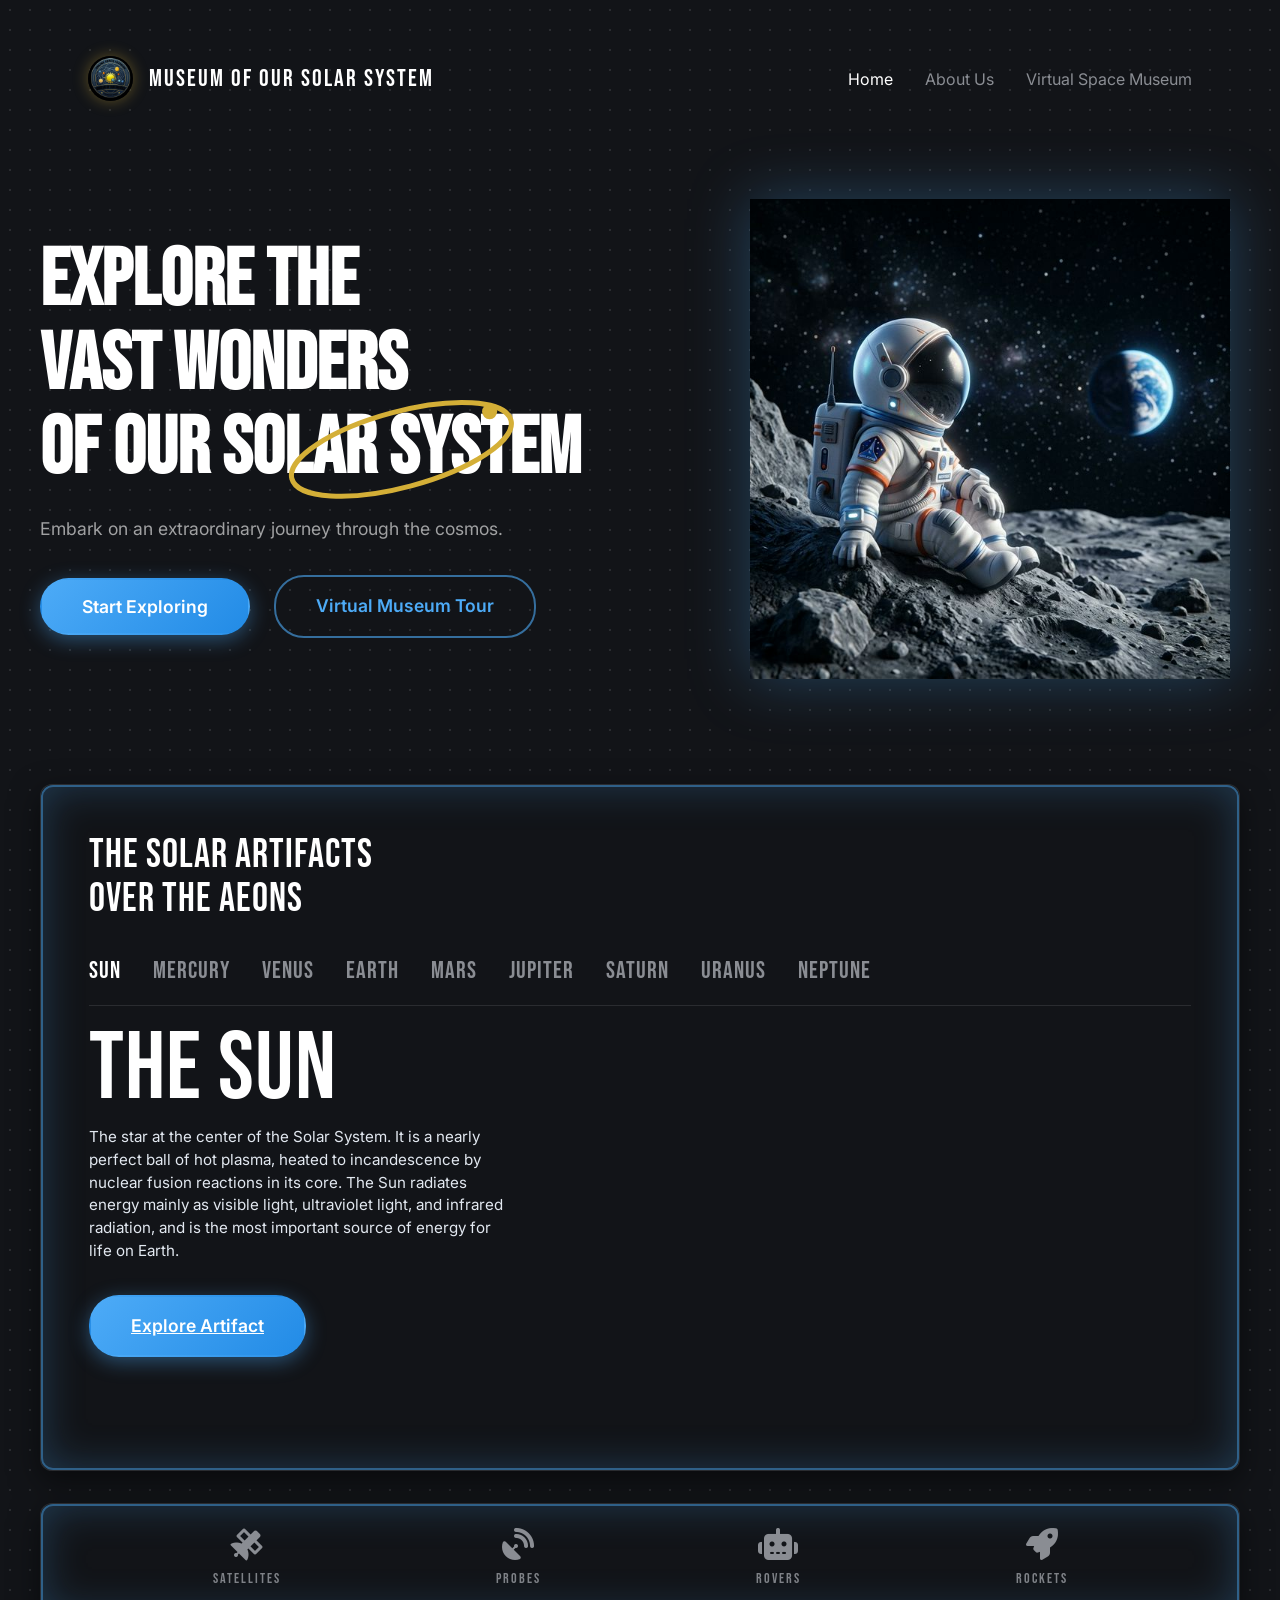
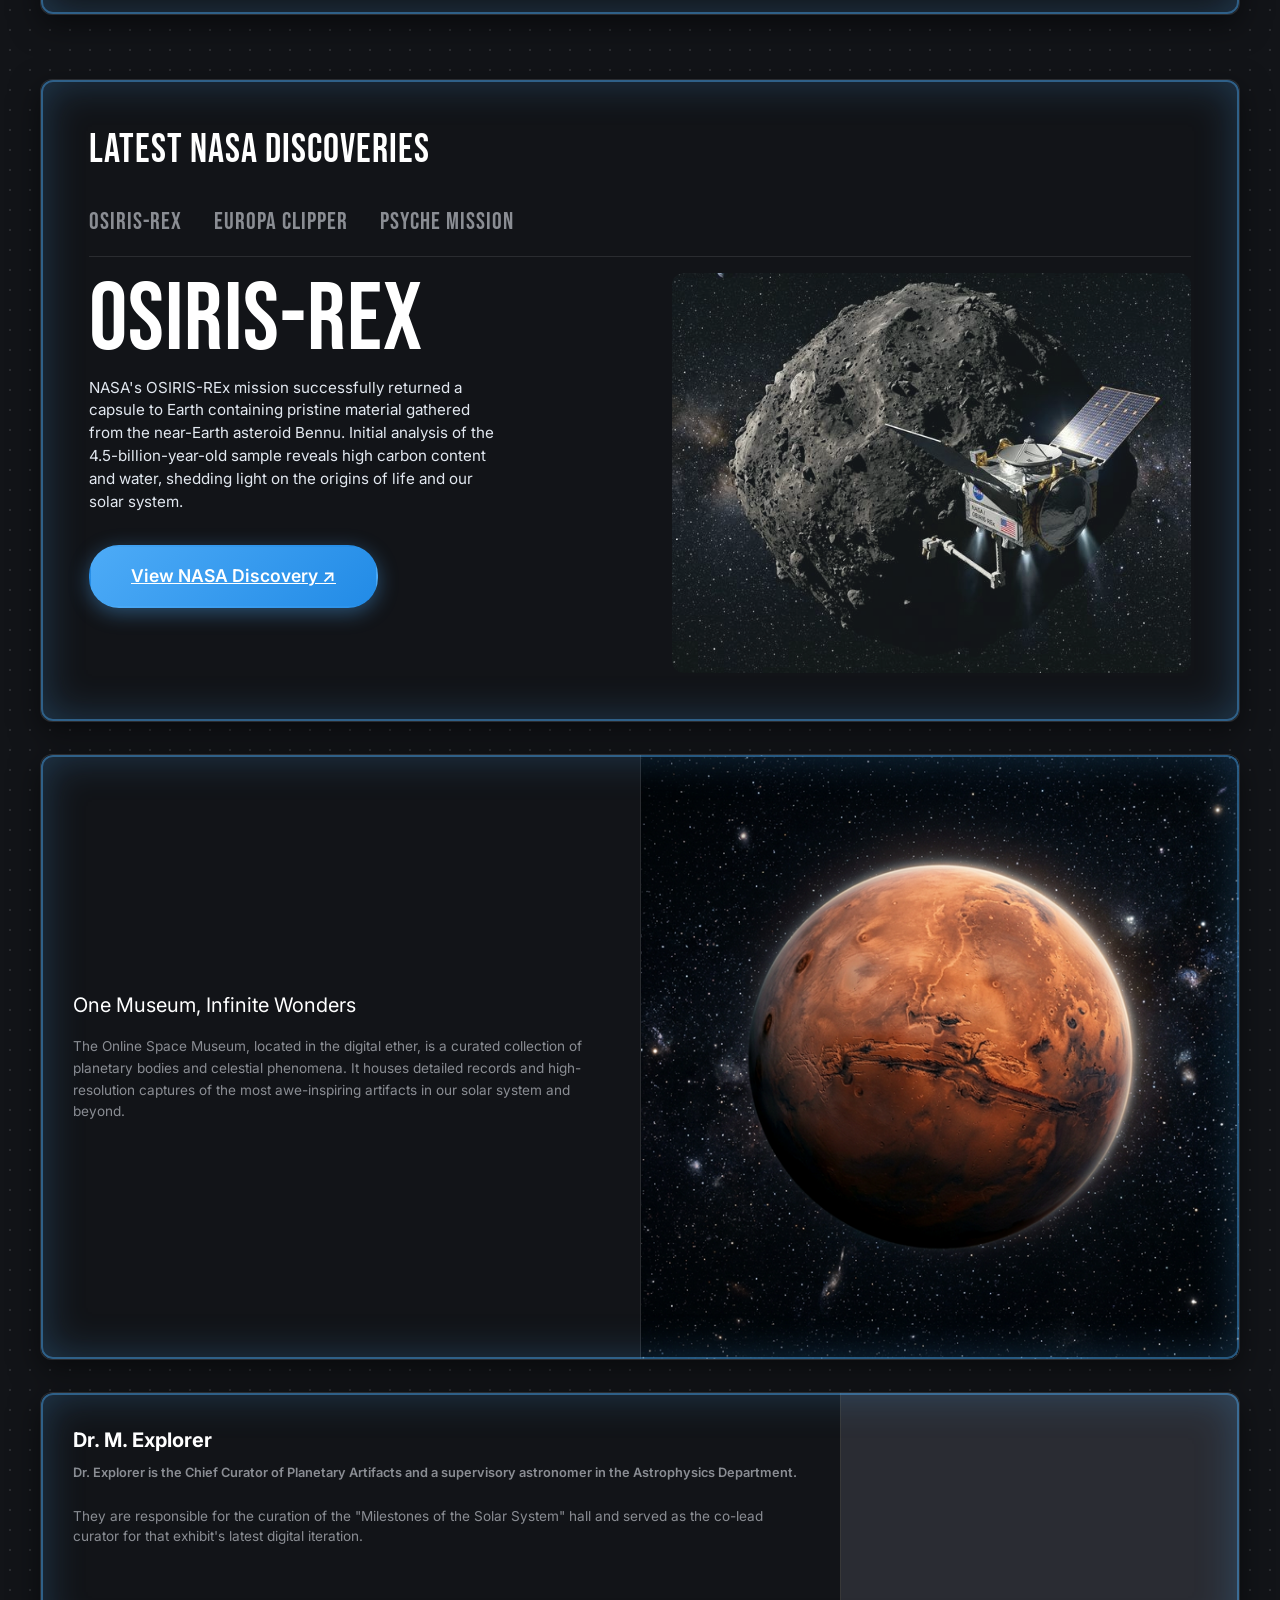
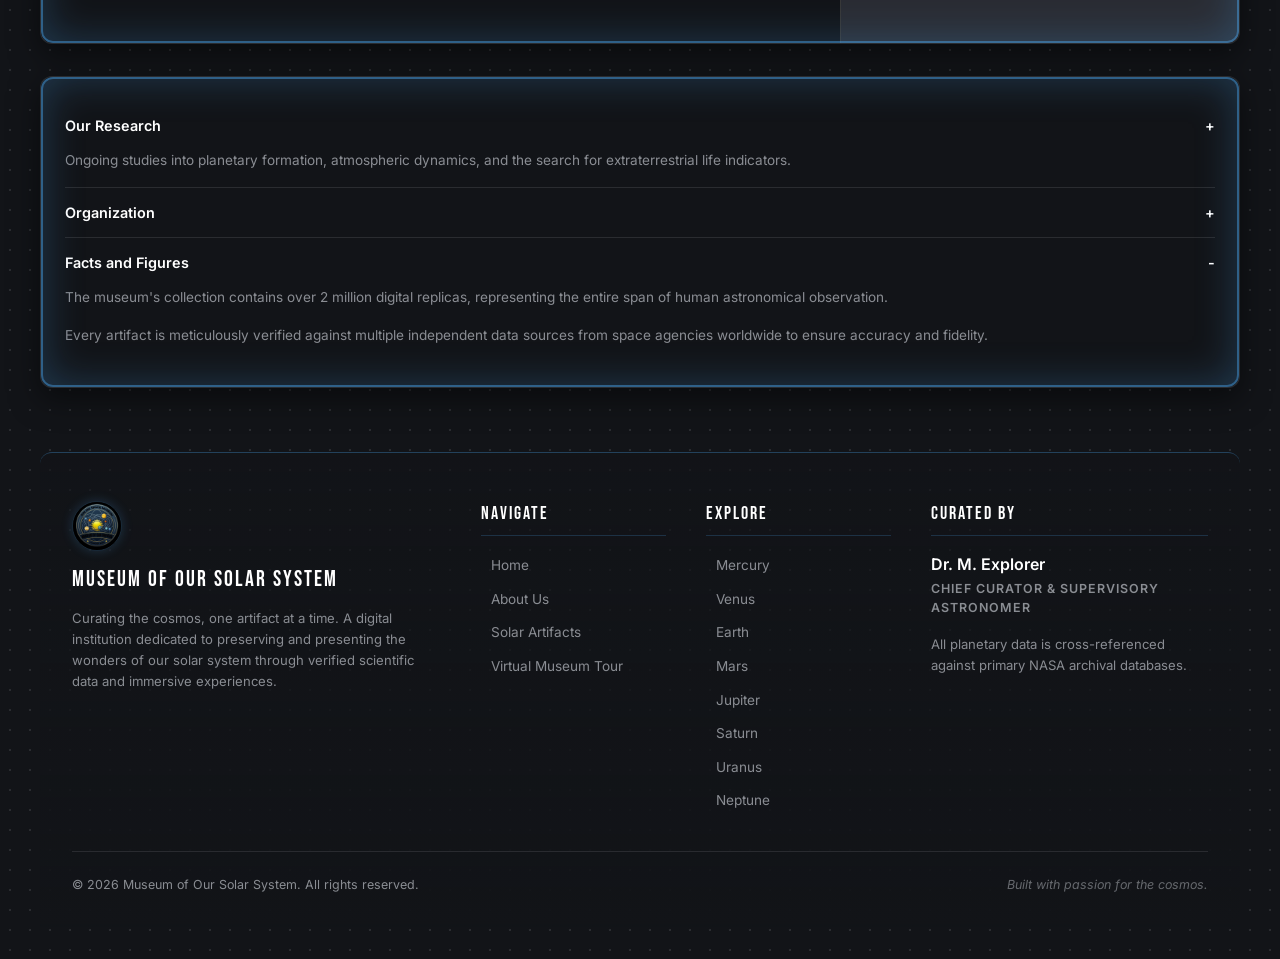
==== commit 8cbb22c5: "Revert hero animation changes and restore static layout" ====
--- a/index.html
+++ b/index.html
@@ -41,45 +41,23 @@
                     </ul>
                 </nav>
             </header>
-
-            <div class="hero-container">
-                <div class="hero-content">
-                    <h1 class="hero-title">Explore the<br>Vast Wonders<br>of Our <span class="highlight-text">Solar
+            <div style="display:flex; flex-direction:row; align-items:center; gap:3rem; flex:1; margin-top:2rem;">
+                <div class="hero-content" style="flex:1; min-width:0;">
+                    <h1 class="hero-title">Explore the<br>
+                        Vast Wonders<br>of Our <span class="highlight-text">Solar
                             System <svg class="orbit-svg" viewBox="0 0 100 40" xmlns="http://www.w3.org/2000/svg">
                                 <ellipse cx="50" cy="20" rx="45" ry="15" fill="none" stroke="#d4af37" stroke-width="2"
                                     transform="rotate(-15 50 20)" />
                                 <circle cx="85" cy="5" r="3" fill="#d4af37" />
                             </svg></span></h1>
-                    <p class="hero-description">Embark on an extraordinary journey of discovery and imagination as you
-                        explore the vast wonders of our solar system and beyond. Engage with our interactive artifact
-                        archive below, or completely immerse yourself in the Virtual Museum Tour.</p>
+                    <p class="hero-description">Embark on an extraordinary journey through the cosmos.</p>
                     <div class="hero-buttons">
                         <button class="hero-cta" id="startExploringBtn">Start Exploring</button>
                         <a href="Planetariam Museum/index.html" class="hero-cta secondary-cta">Virtual Museum Tour</a>
                     </div>
-
-
-                </div>
-
-                <div class="hero-graphics">
-                    <div class="astronaut-wrapper" style="
-                        position: relative;
-                        display: inline-block;
-                        width: 100%;
-                        max-width: 600px;
-                        height: auto;
-                        z-index: 2;
-                        animation: floatAstronaut 6s ease-in-out infinite;
-                        background: radial-gradient(ellipse at center, rgba(255,255,255,0.2) 0%, rgba(255,255,255,0) 90%);
-                        filter: drop-shadow(0 0 30px rgba(255, 255, 255, 0.3));
-                    ">
-                        <img src="astronaut.png" alt="Astronaut" class="astronaut-img" style="
-                            width: 100%; 
-                            display: block; 
-                            -webkit-mask-image: radial-gradient(ellipse at center, black 70%, transparent 100%);
-                            mask-image: radial-gradient(ellipse at center, black 70%, transparent 100%);
-                        ">
-                    </div>
+                </div>
+                <div class="hero-graphics" style="flex:0 0 auto; width:min(45%, 500px);">
+                    <img src="astronaut.png" alt="Floating Astronaut" class="hero-astronaut">
                 </div>
             </div>
         </section>
--- a/style.css
+++ b/style.css
@@ -256,19 +256,20 @@
     grid-column: 1 / -1;
     position: relative;
     padding: 0 0 2rem 0;
-    /* Reduced top padding to 0 and bottom to 2rem */
     min-height: 80vh;
     display: flex;
     flex-direction: column;
-}
-
+    justify-content: space-between;
+}
+
+/* Hero Header Navigation */
 .hero-header {
+    position: relative;
+    z-index: 10;
     display: flex;
     justify-content: space-between;
     align-items: center;
-    margin-bottom: 2rem;
-    /* Reduced from 4rem */
-    z-index: 10;
+    padding: 1.5rem 3rem;
 }
 
 .hero-header .logo-container {
@@ -313,39 +314,9 @@
     color: var(--text-primary);
 }
 
-.hero-contact-btn {
-    border: 1px solid var(--text-primary);
-    padding: 0.5rem 1.5rem;
-    border-radius: 25px;
-    color: var(--text-primary);
-    text-decoration: none;
-    transition: all 0.3s ease;
-}
-
-.hero-contact-btn:hover {
-    background: var(--text-primary);
-    color: var(--bg-dark);
-}
-
-.hero-container {
-    display: grid;
-    grid-template-columns: 1.2fr 0.8fr;
-    gap: 4rem;
-    flex-grow: 1;
-    align-items: center;
-    position: relative;
-    z-index: 5;
-}
-
-.hero-content {
-    display: flex;
-    flex-direction: column;
-    gap: 1.5rem;
-    /* Tighter gap */
-}
-
+/* Hero Content */
 .hero-title {
-    font-size: 5.5rem;
+    font-size: 5rem;
     line-height: 1.05;
     text-transform: none;
     letter-spacing: normal;
@@ -370,22 +341,23 @@
 
 .hero-description {
     font-size: 1.1rem;
-    color: var(--text-muted);
+    color: rgba(255, 255, 255, 0.6);
     line-height: 1.6;
     max-width: 85%;
+    margin-top: 1.5rem;
 }
 
 .hero-buttons {
     display: flex;
     gap: 1.5rem;
     align-items: center;
+    margin-top: 2rem;
 }
 
 .hero-cta {
     background: linear-gradient(135deg, #4dabf7, #228be6);
     color: #fff;
     border: 2px solid transparent;
-    /* Keeps sizing consistent with secondary cta */
     padding: 1rem 2.5rem;
     border-radius: 30px;
     font-family: var(--font-body);
@@ -403,12 +375,13 @@
 
 .hero-cta.secondary-cta {
     background: transparent;
-    border: 2px solid #4dabf7;
+    border: 2px solid rgba(77, 171, 247, 0.6);
     color: #4dabf7;
     text-decoration: none;
     box-shadow: none;
     display: inline-flex;
     justify-content: center;
+    backdrop-filter: blur(8px);
 }
 
 .hero-cta.secondary-cta:hover {
@@ -416,215 +389,79 @@
     box-shadow: 0 5px 15px rgba(77, 171, 247, 0.2);
 }
 
-.popular-explore {
-    margin-top: 3rem;
-}
-
-.popular-explore h3 {
-    font-family: var(--font-heading);
-    letter-spacing: 1px;
-    font-size: 1.2rem;
-    margin-bottom: 1rem;
-}
-
-.explore-cards {
-    display: flex;
-    gap: 1rem;
-}
-
-.explore-card {
-    background: rgba(30, 30, 30, 0.6);
-    border: 1px solid rgba(255, 255, 255, 0.1);
-    border-radius: 12px;
-    padding: 1.5rem 1rem;
-    display: flex;
-    flex-direction: column;
-    align-items: center;
-    gap: 0.5rem;
-    cursor: pointer;
-    transition: all 0.3s ease;
-    backdrop-filter: blur(10px);
-    width: 130px;
-}
-
-.explore-card:hover {
-    transform: translateY(-5px);
-    border-color: rgba(255, 255, 255, 0.3);
-}
-
-.explore-img-wrap {
-    width: 60px;
-    height: 60px;
-    border-radius: 50%;
-    overflow: hidden;
-    margin-bottom: 0.5rem;
-}
-
-.explore-img-wrap img {
-    width: 100%;
-    height: 100%;
-    object-fit: cover;
-}
-
-.explore-card h4 {
-    font-family: var(--font-body);
-    font-size: 0.95rem;
-    font-weight: 600;
-    margin: 0;
-}
-
-.explore-card span {
-    font-size: 0.75rem;
-    color: var(--text-muted);
-}
-
+/* Hero Graphics — Astronaut Image */
 .hero-graphics {
     position: relative;
-    height: 100%;
     display: flex;
     justify-content: center;
-    align-items: flex-start;
-    padding-top: 1rem;
-    /* Aligns the image closer to the top with the title */
-}
-
-.astronaut-img {
+    align-items: center;
+}
+
+.hero-astronaut {
     width: 100%;
-    max-width: 600px;
+    max-width: 480px;
     height: auto;
-    z-index: 2;
-}
-
-@keyframes floatAstronaut {
-    0% {
-        transform: translateY(10px);
-    }
-
-    50% {
-        transform: translateY(-10px);
-    }
-
-    100% {
-        transform: translateY(10px);
-    }
-}
-
-.live-stream-card {
-    position: absolute;
-    bottom: 70px;
-    /* Raised so it sits directly under the astronaut */
-    right: -10px;
-    background: rgba(20, 20, 20, 0.85);
-    backdrop-filter: blur(15px);
-    border: 1px solid rgba(255, 255, 255, 0.1);
-    border-radius: 12px;
-    padding: 1rem;
-    display: flex;
-    gap: 1rem;
-    align-items: center;
-    max-width: 320px;
-    z-index: 3;
-    box-shadow: 0 10px 30px rgba(0, 0, 0, 0.5);
-}
-
-.stream-thumbnail {
-    width: 110px;
-    height: 65px;
-    border-radius: 8px;
-    overflow: hidden;
-    position: relative;
-    flex-shrink: 0;
-}
-
-.stream-thumbnail img {
-    width: 100%;
-    height: 100%;
-    object-fit: cover;
-}
-
-.play-btn {
-    position: absolute;
-    top: 50%;
-    left: 50%;
-    transform: translate(-50%, -50%);
-    background: rgba(0, 0, 0, 0.5);
-    width: 24px;
-    height: 24px;
-    border-radius: 50%;
-    display: flex;
-    justify-content: center;
-    align-items: center;
-    color: var(--text-primary);
-    font-size: 0.6rem;
-}
-
-.stream-info {
-    flex-grow: 1;
-}
-
-.stream-info h4 {
-    font-size: 0.85rem;
-    margin-bottom: 0.2rem;
-    font-weight: 600;
-}
-
-.stream-info p {
-    font-size: 0.7rem;
-    color: var(--text-muted);
-    line-height: 1.3;
-    margin-bottom: 0.5rem;
-}
-
-.stream-link {
-    font-size: 0.75rem;
-    color: #E6C25B;
-    text-decoration: none;
-    display: inline-flex;
-    align-items: center;
-    gap: 0.4rem;
-    font-weight: 600;
-    transition: color 0.3s ease;
-}
-
-.stream-link:hover {
-    color: #fff;
-}
-
+    filter: drop-shadow(0 0 30px rgba(77, 171, 247, 0.3));
+    animation: float 6s ease-in-out infinite;
+}
+
+@keyframes float {
+    0%, 100% { transform: translateY(0); }
+    50% { transform: translateY(-15px); }
+}
+
+/* Hero Responsive */
 @media (max-width: 1024px) {
-    .hero-container {
-        grid-template-columns: 1fr;
-        text-align: center;
-        gap: 3rem;
-    }
-
-    .hero-cta {
-        align-self: center;
-    }
-
-    .explore-cards {
-        justify-content: center;
+    .hero-title {
+        font-size: 3.5rem;
+    }
+
+    .hero-header {
+        padding: 1rem 2rem;
     }
 
     .hero-description {
         max-width: 100%;
-        margin: 0 auto;
-    }
-
-    .astronaut-img {
-        max-width: 450px;
-    }
-
-    .live-stream-card {
-        bottom: 0;
-        right: auto;
-        position: relative;
-        margin-top: 1rem;
-        margin-left: auto;
-        margin-right: auto;
+    }
+}
+
+@media (max-width: 768px) {
+    .hero-title {
+        font-size: 2.2rem;
+    }
+
+    .hero-description {
+        font-size: 0.85rem;
+    }
+
+    .hero-buttons {
+        flex-direction: column;
+        align-items: flex-start;
+        gap: 1rem;
+    }
+
+    .hero-cta, .hero-cta.secondary-cta {
+        padding: 0.7rem 1.2rem;
+        font-size: 0.9rem;
+    }
+
+    .hero-header {
+        padding: 1rem;
+        flex-direction: column;
+        gap: 0.5rem;
+    }
+
+    .hero-nav {
+        margin-left: 0;
+    }
+
+    .hero-nav-list {
+        gap: 1rem;
     }
 }
 
 /* Timeline Section (Left side) */
+
 .timeline-section {
     background-color: var(--bg-dark);
     border: 1px solid var(--border-color);
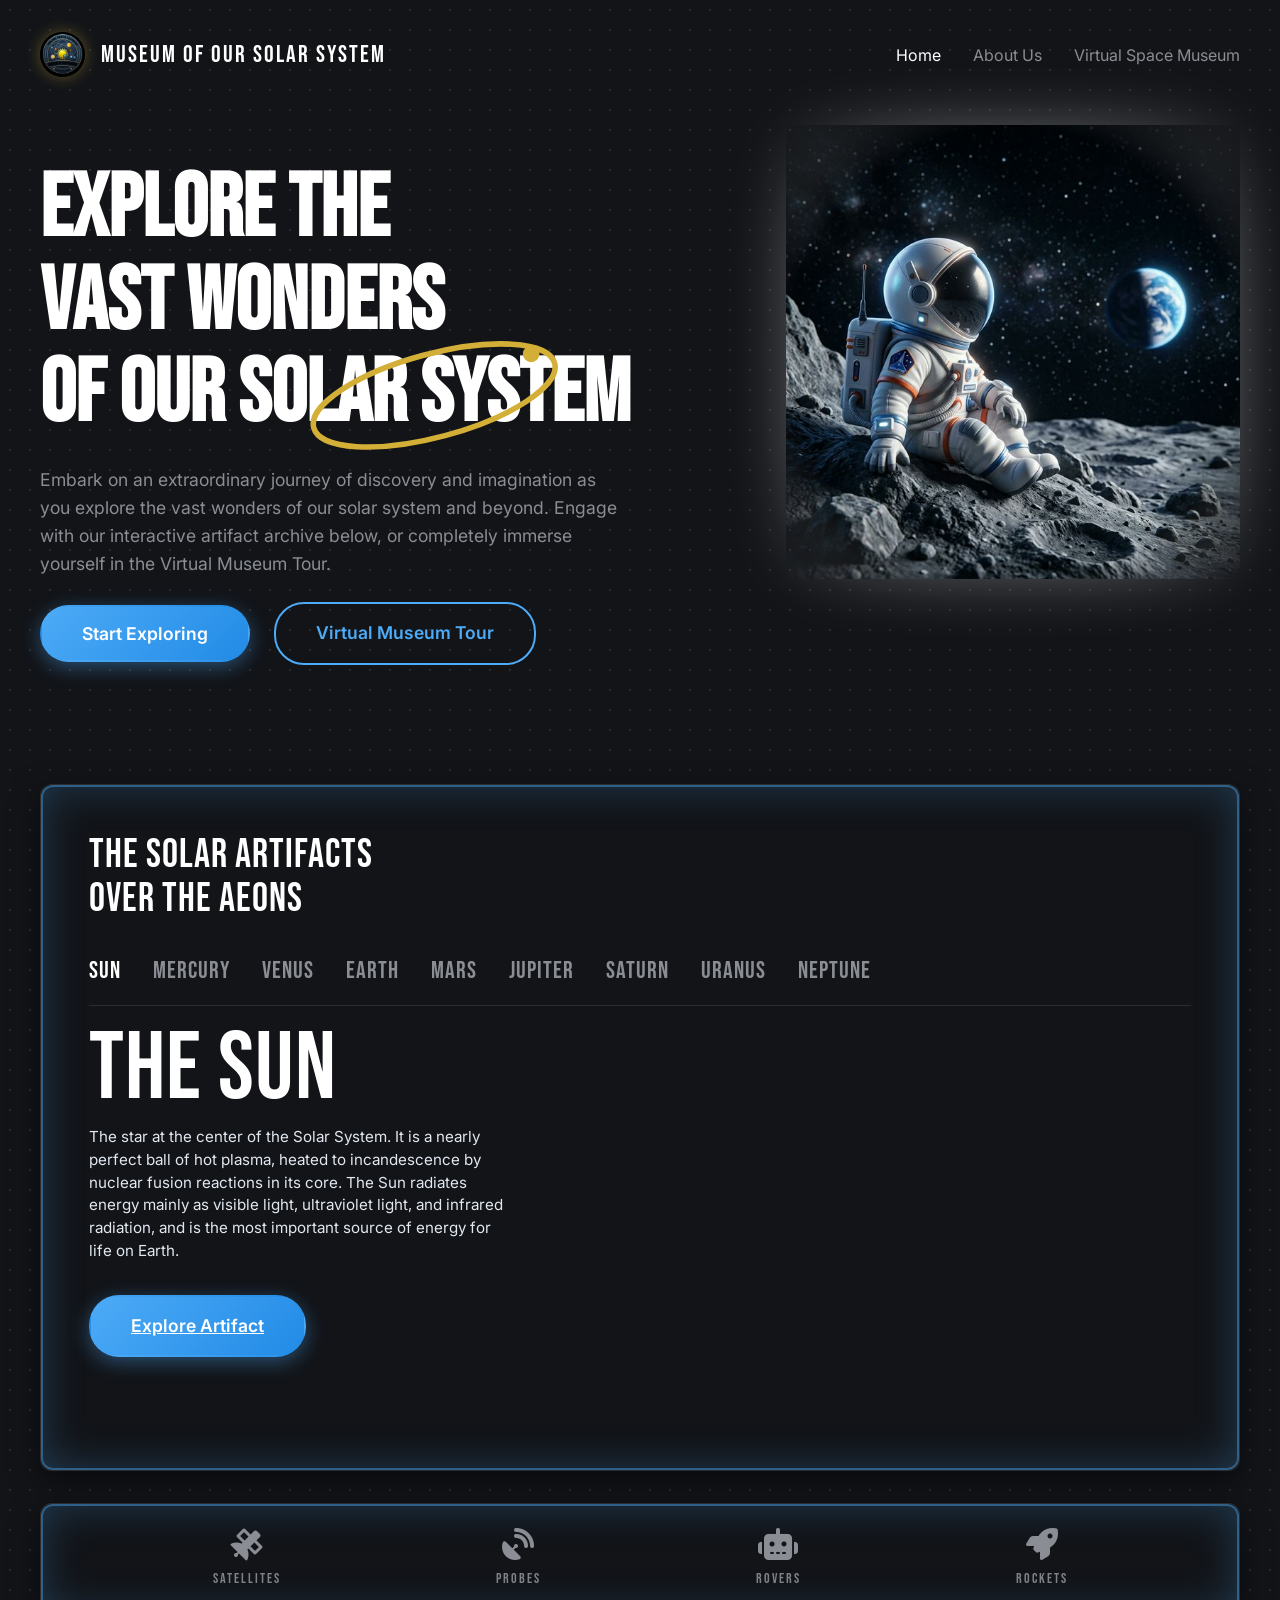
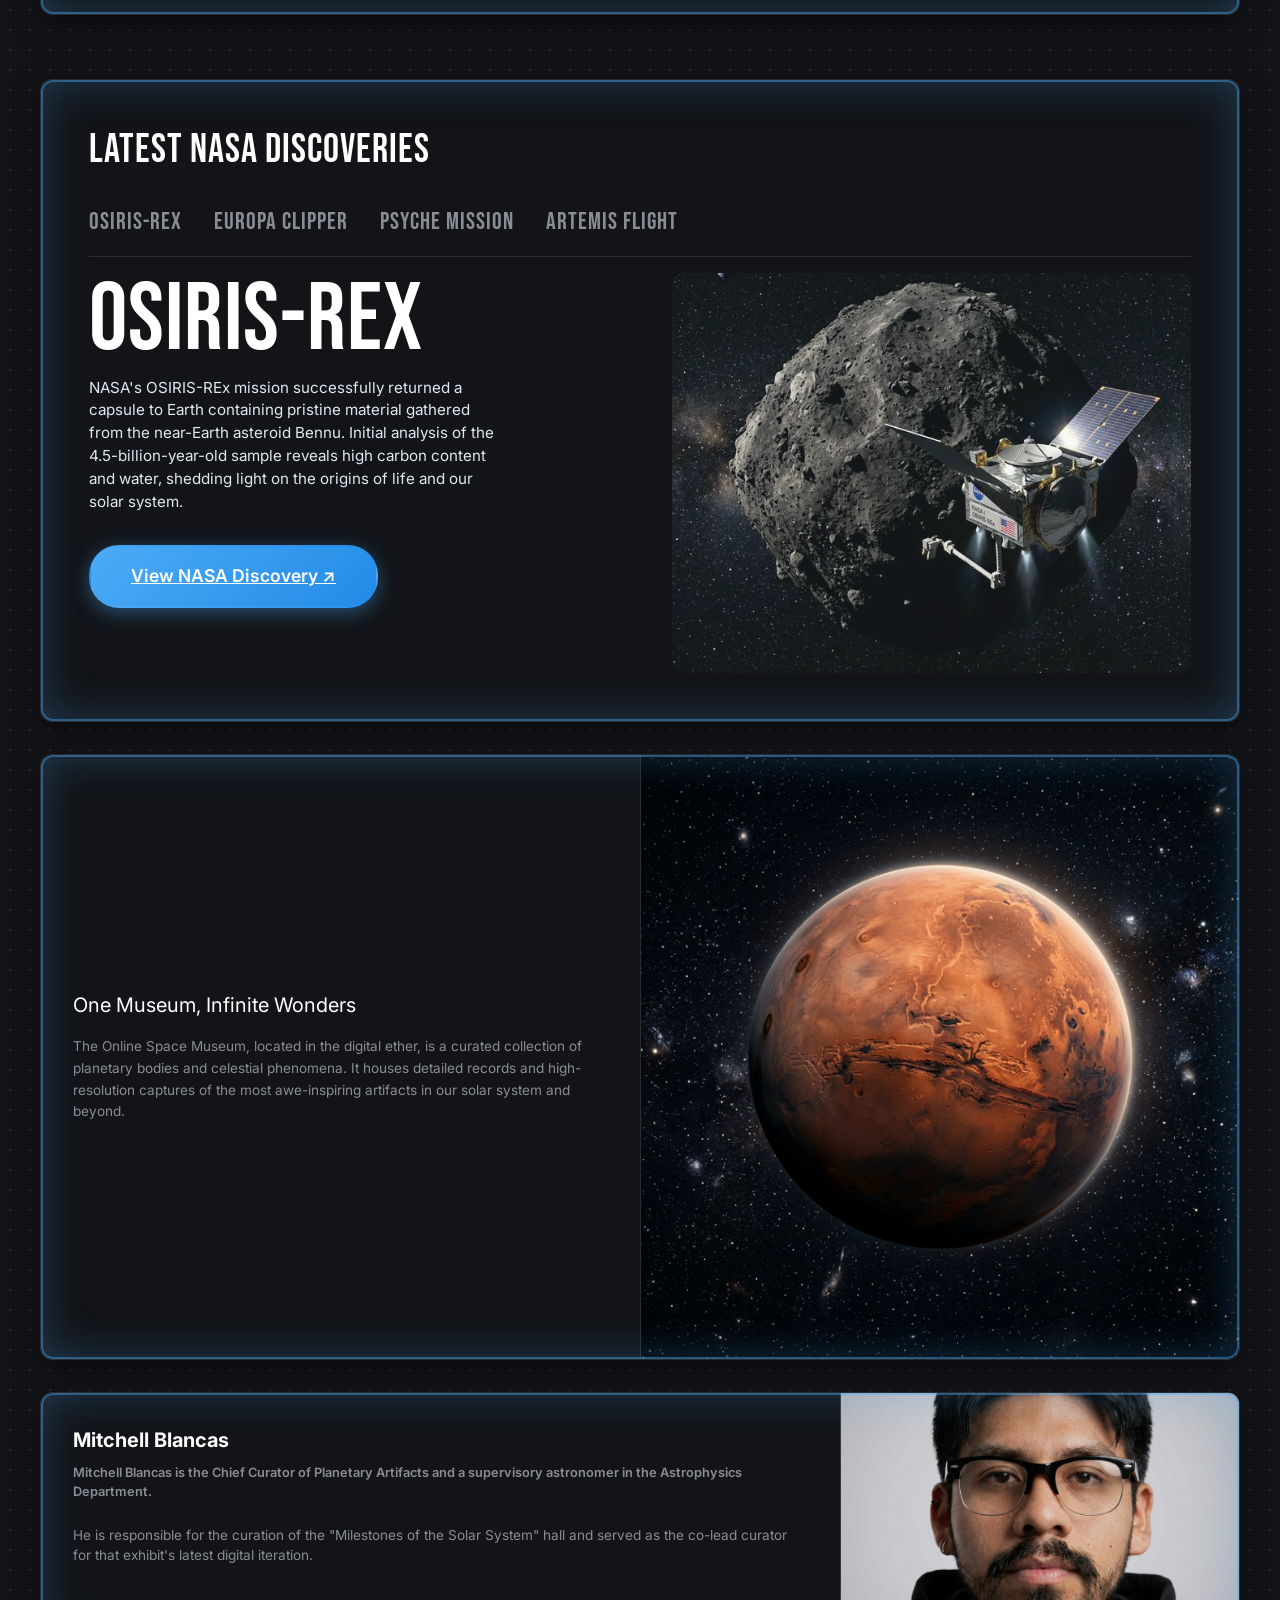
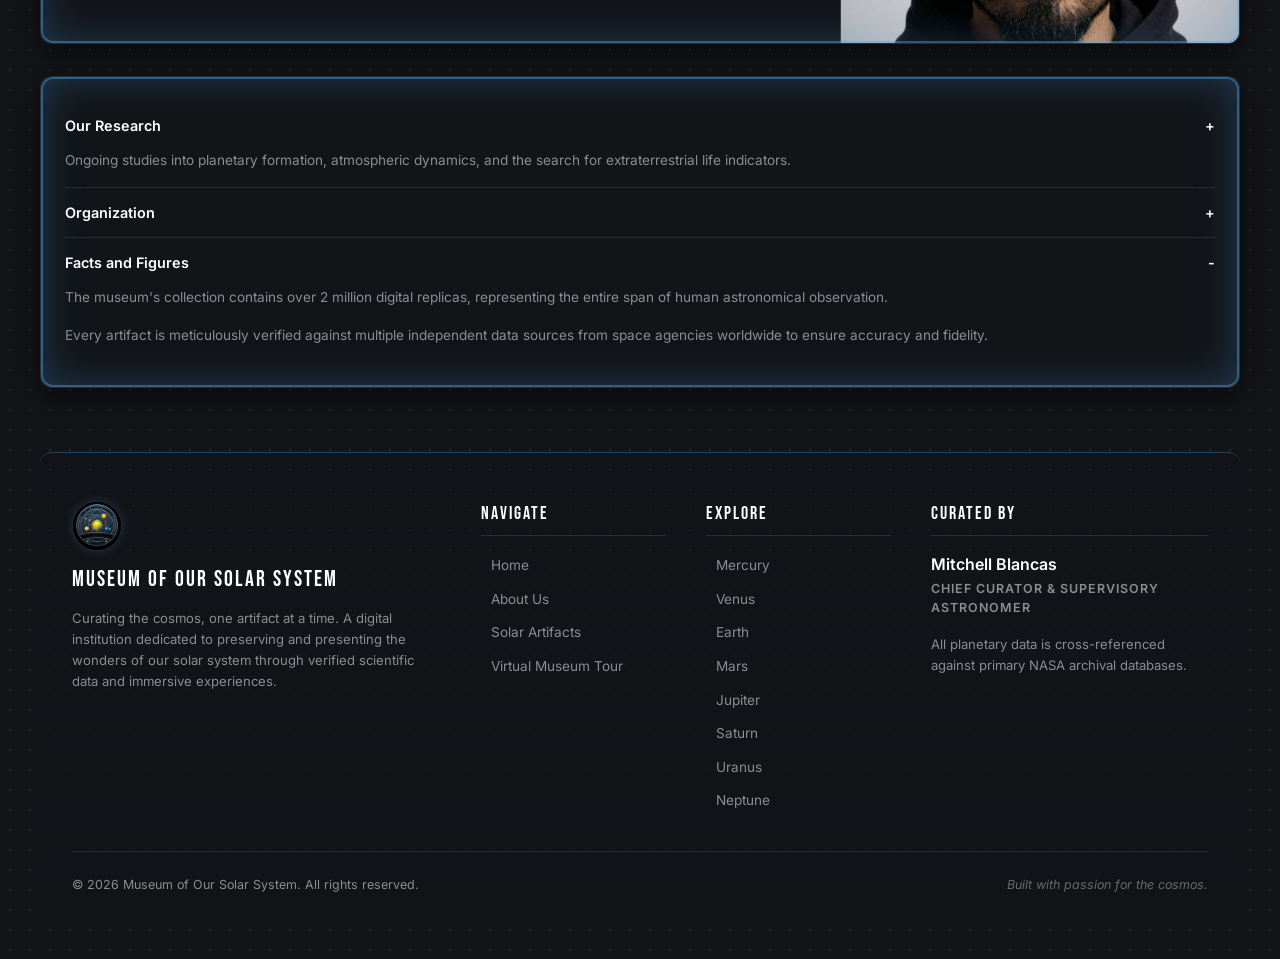
==== commit 4655db9b: "update" ====
--- a/index.html
+++ b/index.html
@@ -41,23 +41,45 @@
                     </ul>
                 </nav>
             </header>
-            <div style="display:flex; flex-direction:row; align-items:center; gap:3rem; flex:1; margin-top:2rem;">
-                <div class="hero-content" style="flex:1; min-width:0;">
-                    <h1 class="hero-title">Explore the<br>
-                        Vast Wonders<br>of Our <span class="highlight-text">Solar
+
+            <div class="hero-container">
+                <div class="hero-content">
+                    <h1 class="hero-title">Explore the<br>Vast Wonders<br>of Our <span class="highlight-text">Solar
                             System <svg class="orbit-svg" viewBox="0 0 100 40" xmlns="http://www.w3.org/2000/svg">
                                 <ellipse cx="50" cy="20" rx="45" ry="15" fill="none" stroke="#d4af37" stroke-width="2"
                                     transform="rotate(-15 50 20)" />
                                 <circle cx="85" cy="5" r="3" fill="#d4af37" />
                             </svg></span></h1>
-                    <p class="hero-description">Embark on an extraordinary journey through the cosmos.</p>
+                    <p class="hero-description">Embark on an extraordinary journey of discovery and imagination as you
+                        explore the vast wonders of our solar system and beyond. Engage with our interactive artifact
+                        archive below, or completely immerse yourself in the Virtual Museum Tour.</p>
                     <div class="hero-buttons">
                         <button class="hero-cta" id="startExploringBtn">Start Exploring</button>
                         <a href="Planetariam Museum/index.html" class="hero-cta secondary-cta">Virtual Museum Tour</a>
                     </div>
-                </div>
-                <div class="hero-graphics" style="flex:0 0 auto; width:min(45%, 500px);">
-                    <img src="astronaut.png" alt="Floating Astronaut" class="hero-astronaut">
+
+
+                </div>
+
+                <div class="hero-graphics">
+                    <div class="astronaut-wrapper" style="
+                        position: relative;
+                        display: inline-block;
+                        width: 100%;
+                        max-width: 600px;
+                        height: auto;
+                        z-index: 2;
+                        animation: floatAstronaut 6s ease-in-out infinite;
+                        background: radial-gradient(ellipse at center, rgba(255,255,255,0.2) 0%, rgba(255,255,255,0) 90%);
+                        filter: drop-shadow(0 0 30px rgba(255, 255, 255, 0.3));
+                    ">
+                        <img src="astronaut.png" alt="Astronaut" class="astronaut-img" style="
+                            width: 100%; 
+                            display: block; 
+                            -webkit-mask-image: radial-gradient(ellipse at center, black 70%, transparent 100%);
+                            mask-image: radial-gradient(ellipse at center, black 70%, transparent 100%);
+                        ">
+                    </div>
                 </div>
             </div>
         </section>
@@ -138,6 +160,7 @@
                     <span class="timeline-item discovery-item active" data-discovery="bennu">OSIRIS-REX</span>
                     <span class="timeline-item discovery-item" data-discovery="europa">EUROPA CLIPPER</span>
                     <span class="timeline-item discovery-item" data-discovery="psyche">PSYCHE MISSION</span>
+                    <span class="timeline-item discovery-item" data-discovery="artemis">ARTEMIS FLIGHT</span>
                 </div>
             </div>
 
@@ -190,18 +213,18 @@
 
             <article class="info-card curator-card">
                 <div class="curator-info">
-                    <h3 class="curator-name">Dr. M. Explorer</h3>
+                    <h3 class="curator-name">Mitchell Blancas</h3>
                     <p class="curator-role">
-                        Dr. Explorer is the Chief Curator of Planetary Artifacts and a supervisory astronomer in the
+                        Mitchell Blancas is the Chief Curator of Planetary Artifacts and a supervisory astronomer in the
                         Astrophysics Department.
                     </p>
                     <p class="curator-bio">
-                        They are responsible for the curation of the "Milestones of the Solar System" hall and served as
+                        He is responsible for the curation of the "Milestones of the Solar System" hall and served as
                         the co-lead curator for that exhibit's latest digital iteration.
                     </p>
                 </div>
                 <div class="curator-image-wrap">
-                    <div class="curator-placeholder"></div>
+                    <div class="curator-placeholder" style="background-image: url('meee.png');"></div>
                 </div>
             </article>
 
@@ -273,7 +296,7 @@
             </div>
             <div class="footer-col">
                 <h4 class="footer-heading">Curated By</h4>
-                <p class="footer-curator-text">Dr. M. Explorer</p>
+                <p class="footer-curator-text">Mitchell Blancas</p>
                 <p class="footer-curator-role">Chief Curator & Supervisory Astronomer</p>
                 <p class="footer-tagline" style="margin-top: 1rem;">All planetary data is cross-referenced against
                     primary NASA archival databases.</p>
--- a/style.css
+++ b/style.css
@@ -256,20 +256,19 @@
     grid-column: 1 / -1;
     position: relative;
     padding: 0 0 2rem 0;
+    /* Reduced top padding to 0 and bottom to 2rem */
     min-height: 80vh;
     display: flex;
     flex-direction: column;
+}
+
+.hero-header {
+    display: flex;
     justify-content: space-between;
-}
-
-/* Hero Header Navigation */
-.hero-header {
-    position: relative;
+    align-items: center;
+    margin-bottom: 2rem;
+    /* Reduced from 4rem */
     z-index: 10;
-    display: flex;
-    justify-content: space-between;
-    align-items: center;
-    padding: 1.5rem 3rem;
 }
 
 .hero-header .logo-container {
@@ -314,9 +313,39 @@
     color: var(--text-primary);
 }
 
-/* Hero Content */
+.hero-contact-btn {
+    border: 1px solid var(--text-primary);
+    padding: 0.5rem 1.5rem;
+    border-radius: 25px;
+    color: var(--text-primary);
+    text-decoration: none;
+    transition: all 0.3s ease;
+}
+
+.hero-contact-btn:hover {
+    background: var(--text-primary);
+    color: var(--bg-dark);
+}
+
+.hero-container {
+    display: grid;
+    grid-template-columns: 1.2fr 0.8fr;
+    gap: 4rem;
+    flex-grow: 1;
+    align-items: center;
+    position: relative;
+    z-index: 5;
+}
+
+.hero-content {
+    display: flex;
+    flex-direction: column;
+    gap: 1.5rem;
+    /* Tighter gap */
+}
+
 .hero-title {
-    font-size: 5rem;
+    font-size: 5.5rem;
     line-height: 1.05;
     text-transform: none;
     letter-spacing: normal;
@@ -341,23 +370,22 @@
 
 .hero-description {
     font-size: 1.1rem;
-    color: rgba(255, 255, 255, 0.6);
+    color: var(--text-muted);
     line-height: 1.6;
     max-width: 85%;
-    margin-top: 1.5rem;
 }
 
 .hero-buttons {
     display: flex;
     gap: 1.5rem;
     align-items: center;
-    margin-top: 2rem;
 }
 
 .hero-cta {
     background: linear-gradient(135deg, #4dabf7, #228be6);
     color: #fff;
     border: 2px solid transparent;
+    /* Keeps sizing consistent with secondary cta */
     padding: 1rem 2.5rem;
     border-radius: 30px;
     font-family: var(--font-body);
@@ -375,13 +403,12 @@
 
 .hero-cta.secondary-cta {
     background: transparent;
-    border: 2px solid rgba(77, 171, 247, 0.6);
+    border: 2px solid #4dabf7;
     color: #4dabf7;
     text-decoration: none;
     box-shadow: none;
     display: inline-flex;
     justify-content: center;
-    backdrop-filter: blur(8px);
 }
 
 .hero-cta.secondary-cta:hover {
@@ -389,79 +416,215 @@
     box-shadow: 0 5px 15px rgba(77, 171, 247, 0.2);
 }
 
-/* Hero Graphics — Astronaut Image */
+.popular-explore {
+    margin-top: 3rem;
+}
+
+.popular-explore h3 {
+    font-family: var(--font-heading);
+    letter-spacing: 1px;
+    font-size: 1.2rem;
+    margin-bottom: 1rem;
+}
+
+.explore-cards {
+    display: flex;
+    gap: 1rem;
+}
+
+.explore-card {
+    background: rgba(30, 30, 30, 0.6);
+    border: 1px solid rgba(255, 255, 255, 0.1);
+    border-radius: 12px;
+    padding: 1.5rem 1rem;
+    display: flex;
+    flex-direction: column;
+    align-items: center;
+    gap: 0.5rem;
+    cursor: pointer;
+    transition: all 0.3s ease;
+    backdrop-filter: blur(10px);
+    width: 130px;
+}
+
+.explore-card:hover {
+    transform: translateY(-5px);
+    border-color: rgba(255, 255, 255, 0.3);
+}
+
+.explore-img-wrap {
+    width: 60px;
+    height: 60px;
+    border-radius: 50%;
+    overflow: hidden;
+    margin-bottom: 0.5rem;
+}
+
+.explore-img-wrap img {
+    width: 100%;
+    height: 100%;
+    object-fit: cover;
+}
+
+.explore-card h4 {
+    font-family: var(--font-body);
+    font-size: 0.95rem;
+    font-weight: 600;
+    margin: 0;
+}
+
+.explore-card span {
+    font-size: 0.75rem;
+    color: var(--text-muted);
+}
+
 .hero-graphics {
     position: relative;
+    height: 100%;
     display: flex;
     justify-content: center;
-    align-items: center;
-}
-
-.hero-astronaut {
+    align-items: flex-start;
+    padding-top: 1rem;
+    /* Aligns the image closer to the top with the title */
+}
+
+.astronaut-img {
     width: 100%;
-    max-width: 480px;
+    max-width: 600px;
     height: auto;
-    filter: drop-shadow(0 0 30px rgba(77, 171, 247, 0.3));
-    animation: float 6s ease-in-out infinite;
-}
-
-@keyframes float {
-    0%, 100% { transform: translateY(0); }
-    50% { transform: translateY(-15px); }
-}
-
-/* Hero Responsive */
+    z-index: 2;
+}
+
+@keyframes floatAstronaut {
+    0% {
+        transform: translateY(10px);
+    }
+
+    50% {
+        transform: translateY(-10px);
+    }
+
+    100% {
+        transform: translateY(10px);
+    }
+}
+
+.live-stream-card {
+    position: absolute;
+    bottom: 70px;
+    /* Raised so it sits directly under the astronaut */
+    right: -10px;
+    background: rgba(20, 20, 20, 0.85);
+    backdrop-filter: blur(15px);
+    border: 1px solid rgba(255, 255, 255, 0.1);
+    border-radius: 12px;
+    padding: 1rem;
+    display: flex;
+    gap: 1rem;
+    align-items: center;
+    max-width: 320px;
+    z-index: 3;
+    box-shadow: 0 10px 30px rgba(0, 0, 0, 0.5);
+}
+
+.stream-thumbnail {
+    width: 110px;
+    height: 65px;
+    border-radius: 8px;
+    overflow: hidden;
+    position: relative;
+    flex-shrink: 0;
+}
+
+.stream-thumbnail img {
+    width: 100%;
+    height: 100%;
+    object-fit: cover;
+}
+
+.play-btn {
+    position: absolute;
+    top: 50%;
+    left: 50%;
+    transform: translate(-50%, -50%);
+    background: rgba(0, 0, 0, 0.5);
+    width: 24px;
+    height: 24px;
+    border-radius: 50%;
+    display: flex;
+    justify-content: center;
+    align-items: center;
+    color: var(--text-primary);
+    font-size: 0.6rem;
+}
+
+.stream-info {
+    flex-grow: 1;
+}
+
+.stream-info h4 {
+    font-size: 0.85rem;
+    margin-bottom: 0.2rem;
+    font-weight: 600;
+}
+
+.stream-info p {
+    font-size: 0.7rem;
+    color: var(--text-muted);
+    line-height: 1.3;
+    margin-bottom: 0.5rem;
+}
+
+.stream-link {
+    font-size: 0.75rem;
+    color: #E6C25B;
+    text-decoration: none;
+    display: inline-flex;
+    align-items: center;
+    gap: 0.4rem;
+    font-weight: 600;
+    transition: color 0.3s ease;
+}
+
+.stream-link:hover {
+    color: #fff;
+}
+
 @media (max-width: 1024px) {
-    .hero-title {
-        font-size: 3.5rem;
-    }
-
-    .hero-header {
-        padding: 1rem 2rem;
+    .hero-container {
+        grid-template-columns: 1fr;
+        text-align: center;
+        gap: 3rem;
+    }
+
+    .hero-cta {
+        align-self: center;
+    }
+
+    .explore-cards {
+        justify-content: center;
     }
 
     .hero-description {
         max-width: 100%;
-    }
-}
-
-@media (max-width: 768px) {
-    .hero-title {
-        font-size: 2.2rem;
-    }
-
-    .hero-description {
-        font-size: 0.85rem;
-    }
-
-    .hero-buttons {
-        flex-direction: column;
-        align-items: flex-start;
-        gap: 1rem;
-    }
-
-    .hero-cta, .hero-cta.secondary-cta {
-        padding: 0.7rem 1.2rem;
-        font-size: 0.9rem;
-    }
-
-    .hero-header {
-        padding: 1rem;
-        flex-direction: column;
-        gap: 0.5rem;
-    }
-
-    .hero-nav {
-        margin-left: 0;
-    }
-
-    .hero-nav-list {
-        gap: 1rem;
+        margin: 0 auto;
+    }
+
+    .astronaut-img {
+        max-width: 450px;
+    }
+
+    .live-stream-card {
+        bottom: 0;
+        right: auto;
+        position: relative;
+        margin-top: 1rem;
+        margin-left: auto;
+        margin-right: auto;
     }
 }
 
 /* Timeline Section (Left side) */
-
 .timeline-section {
     background-color: var(--bg-dark);
     border: 1px solid var(--border-color);
@@ -1159,7 +1322,7 @@
 }
 
 .accordion-body.collapsed::after {
-    content: 'Click to read more ▾';
+    content: '';
     position: absolute;
     bottom: 0;
     left: 0;
@@ -1167,15 +1330,6 @@
     height: 70px;
     background: linear-gradient(transparent 0%, var(--card-bg) 70%);
     pointer-events: none;
-    display: flex;
-    align-items: flex-end;
-    justify-content: center;
-    padding-bottom: 0.5rem;
-    font-size: 0.7rem;
-    letter-spacing: 1.5px;
-    text-transform: uppercase;
-    color: rgba(77, 171, 247, 0.5);
-    font-weight: 600;
 }
 
 .accordion-body.expanded {
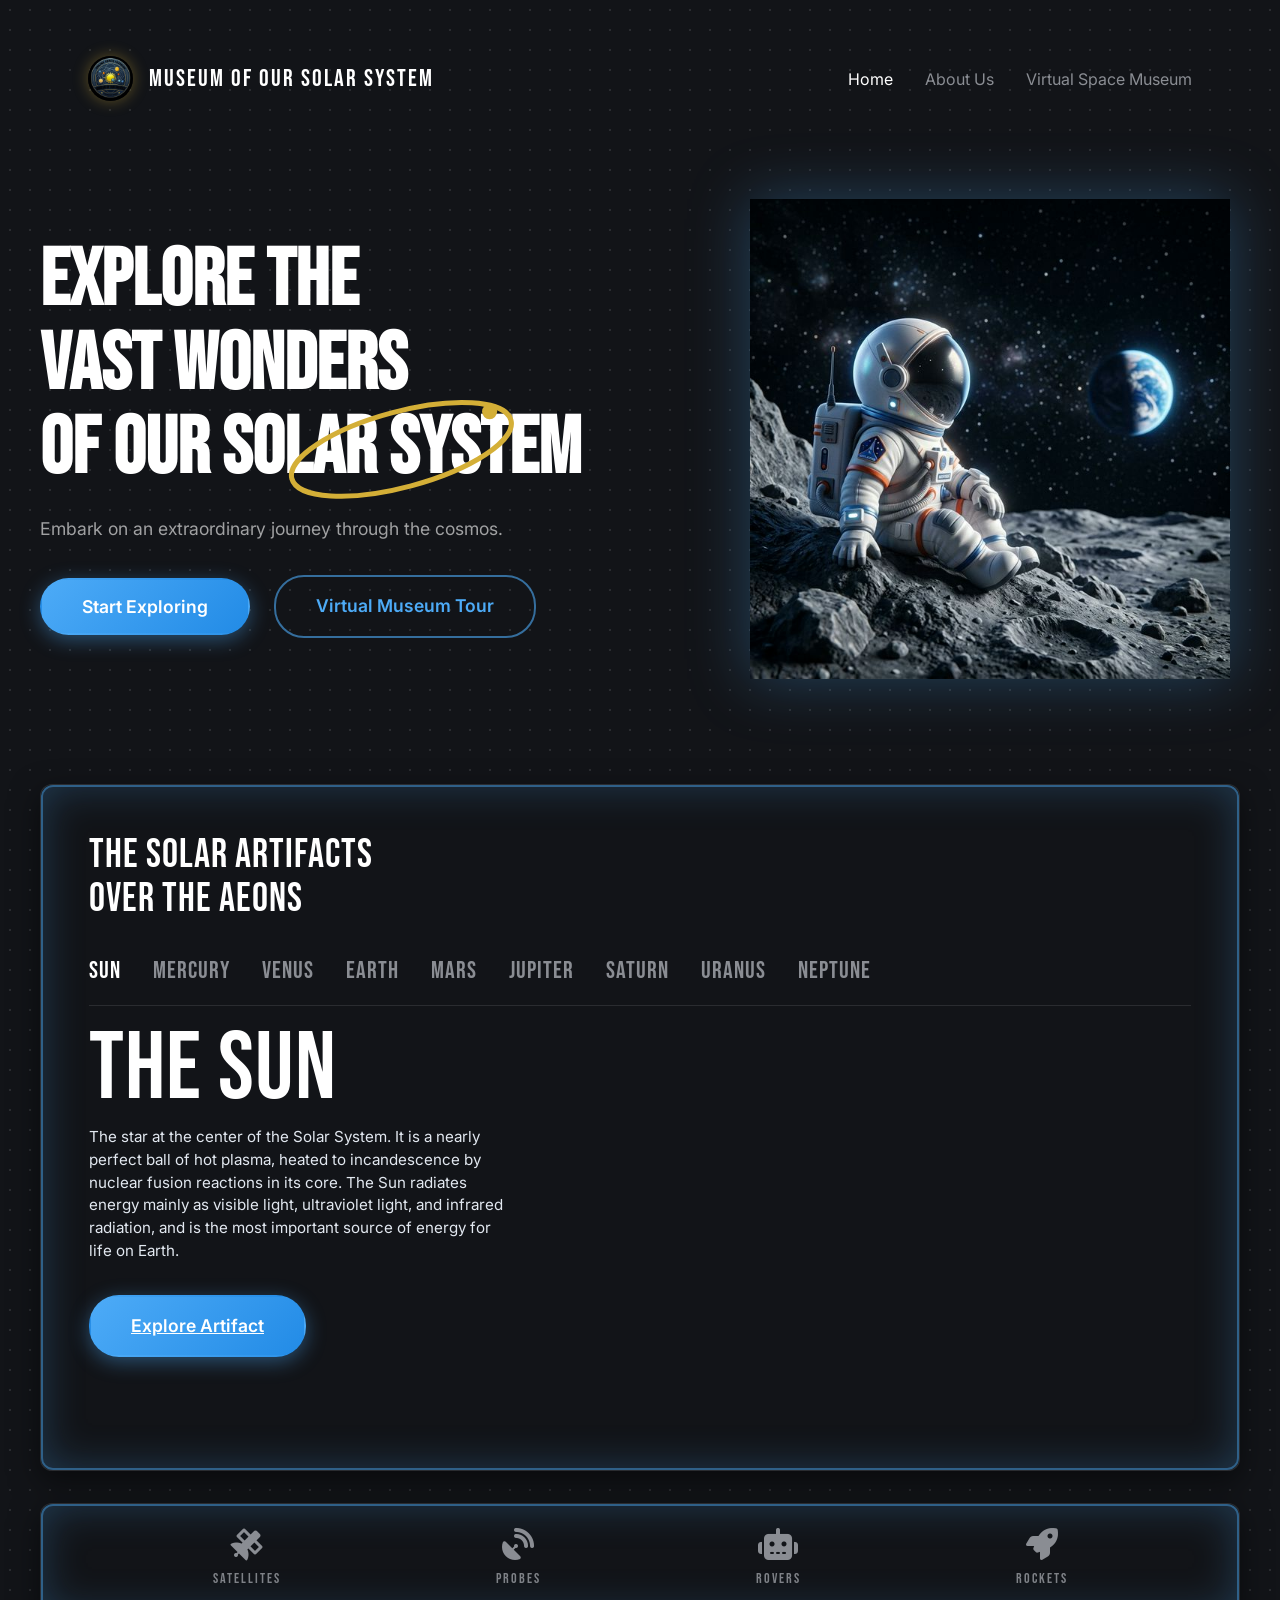
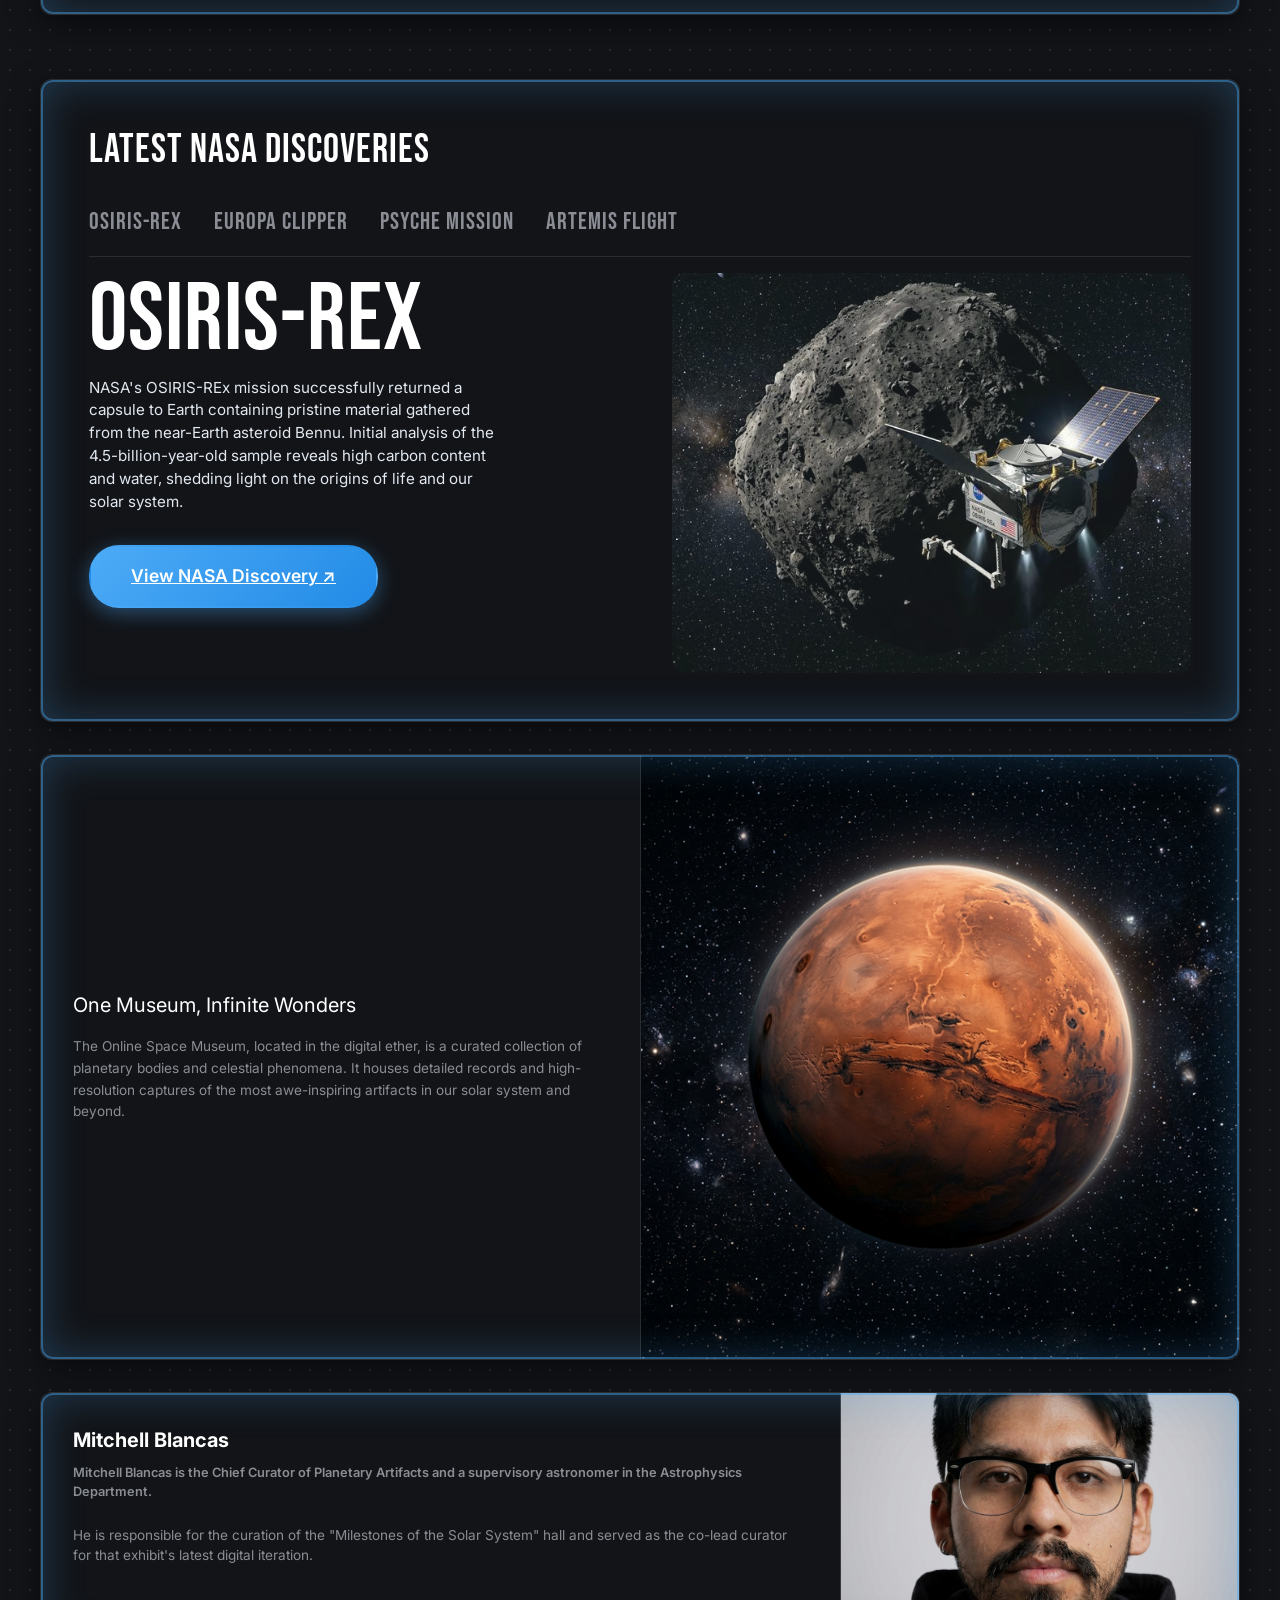
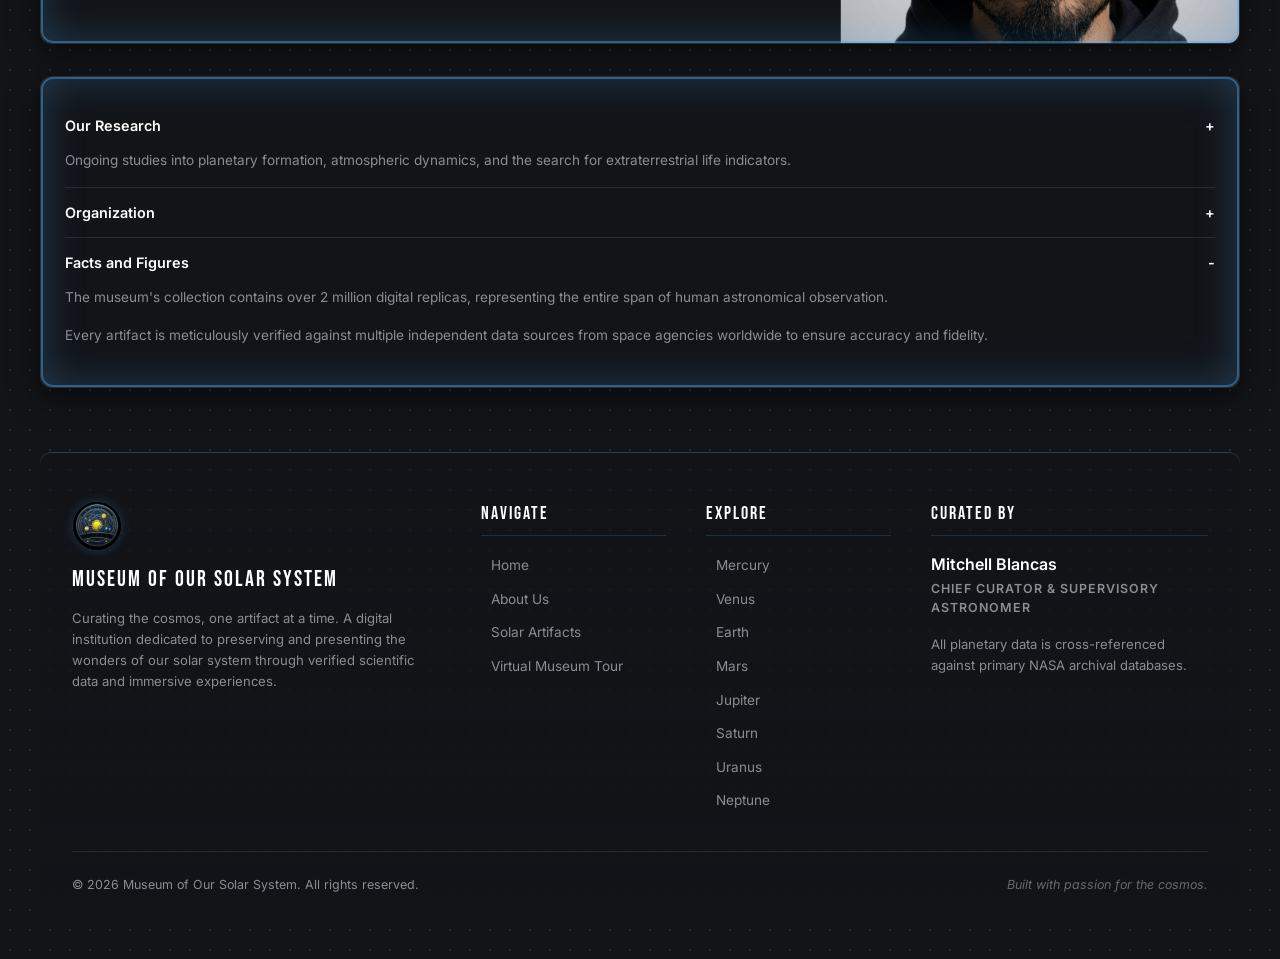
==== commit 1eeadd6a: "Update" ====
--- a/index.html
+++ b/index.html
@@ -41,45 +41,23 @@
                     </ul>
                 </nav>
             </header>
-
-            <div class="hero-container">
-                <div class="hero-content">
-                    <h1 class="hero-title">Explore the<br>Vast Wonders<br>of Our <span class="highlight-text">Solar
+            <div style="display:flex; flex-direction:row; align-items:center; gap:3rem; flex:1; margin-top:2rem;">
+                <div class="hero-content" style="flex:1; min-width:0;">
+                    <h1 class="hero-title">Explore the<br>
+                        Vast Wonders<br>of Our <span class="highlight-text">Solar
                             System <svg class="orbit-svg" viewBox="0 0 100 40" xmlns="http://www.w3.org/2000/svg">
                                 <ellipse cx="50" cy="20" rx="45" ry="15" fill="none" stroke="#d4af37" stroke-width="2"
                                     transform="rotate(-15 50 20)" />
                                 <circle cx="85" cy="5" r="3" fill="#d4af37" />
                             </svg></span></h1>
-                    <p class="hero-description">Embark on an extraordinary journey of discovery and imagination as you
-                        explore the vast wonders of our solar system and beyond. Engage with our interactive artifact
-                        archive below, or completely immerse yourself in the Virtual Museum Tour.</p>
+                    <p class="hero-description">Embark on an extraordinary journey through the cosmos.</p>
                     <div class="hero-buttons">
                         <button class="hero-cta" id="startExploringBtn">Start Exploring</button>
                         <a href="Planetariam Museum/index.html" class="hero-cta secondary-cta">Virtual Museum Tour</a>
                     </div>
-
-
-                </div>
-
-                <div class="hero-graphics">
-                    <div class="astronaut-wrapper" style="
-                        position: relative;
-                        display: inline-block;
-                        width: 100%;
-                        max-width: 600px;
-                        height: auto;
-                        z-index: 2;
-                        animation: floatAstronaut 6s ease-in-out infinite;
-                        background: radial-gradient(ellipse at center, rgba(255,255,255,0.2) 0%, rgba(255,255,255,0) 90%);
-                        filter: drop-shadow(0 0 30px rgba(255, 255, 255, 0.3));
-                    ">
-                        <img src="astronaut.png" alt="Astronaut" class="astronaut-img" style="
-                            width: 100%; 
-                            display: block; 
-                            -webkit-mask-image: radial-gradient(ellipse at center, black 70%, transparent 100%);
-                            mask-image: radial-gradient(ellipse at center, black 70%, transparent 100%);
-                        ">
-                    </div>
+                </div>
+                <div class="hero-graphics" style="flex:0 0 auto; width:min(45%, 500px);">
+                    <img src="astronaut.png" alt="Floating Astronaut" class="hero-astronaut">
                 </div>
             </div>
         </section>
--- a/style.css
+++ b/style.css
@@ -256,19 +256,20 @@
     grid-column: 1 / -1;
     position: relative;
     padding: 0 0 2rem 0;
-    /* Reduced top padding to 0 and bottom to 2rem */
     min-height: 80vh;
     display: flex;
     flex-direction: column;
-}
-
+    justify-content: space-between;
+}
+
+/* Hero Header Navigation */
 .hero-header {
+    position: relative;
+    z-index: 10;
     display: flex;
     justify-content: space-between;
     align-items: center;
-    margin-bottom: 2rem;
-    /* Reduced from 4rem */
-    z-index: 10;
+    padding: 1.5rem 3rem;
 }
 
 .hero-header .logo-container {
@@ -313,39 +314,9 @@
     color: var(--text-primary);
 }
 
-.hero-contact-btn {
-    border: 1px solid var(--text-primary);
-    padding: 0.5rem 1.5rem;
-    border-radius: 25px;
-    color: var(--text-primary);
-    text-decoration: none;
-    transition: all 0.3s ease;
-}
-
-.hero-contact-btn:hover {
-    background: var(--text-primary);
-    color: var(--bg-dark);
-}
-
-.hero-container {
-    display: grid;
-    grid-template-columns: 1.2fr 0.8fr;
-    gap: 4rem;
-    flex-grow: 1;
-    align-items: center;
-    position: relative;
-    z-index: 5;
-}
-
-.hero-content {
-    display: flex;
-    flex-direction: column;
-    gap: 1.5rem;
-    /* Tighter gap */
-}
-
+/* Hero Content */
 .hero-title {
-    font-size: 5.5rem;
+    font-size: 5rem;
     line-height: 1.05;
     text-transform: none;
     letter-spacing: normal;
@@ -370,22 +341,23 @@
 
 .hero-description {
     font-size: 1.1rem;
-    color: var(--text-muted);
+    color: rgba(255, 255, 255, 0.6);
     line-height: 1.6;
     max-width: 85%;
+    margin-top: 1.5rem;
 }
 
 .hero-buttons {
     display: flex;
     gap: 1.5rem;
     align-items: center;
+    margin-top: 2rem;
 }
 
 .hero-cta {
     background: linear-gradient(135deg, #4dabf7, #228be6);
     color: #fff;
     border: 2px solid transparent;
-    /* Keeps sizing consistent with secondary cta */
     padding: 1rem 2.5rem;
     border-radius: 30px;
     font-family: var(--font-body);
@@ -403,12 +375,13 @@
 
 .hero-cta.secondary-cta {
     background: transparent;
-    border: 2px solid #4dabf7;
+    border: 2px solid rgba(77, 171, 247, 0.6);
     color: #4dabf7;
     text-decoration: none;
     box-shadow: none;
     display: inline-flex;
     justify-content: center;
+    backdrop-filter: blur(8px);
 }
 
 .hero-cta.secondary-cta:hover {
@@ -416,215 +389,87 @@
     box-shadow: 0 5px 15px rgba(77, 171, 247, 0.2);
 }
 
-.popular-explore {
-    margin-top: 3rem;
-}
-
-.popular-explore h3 {
-    font-family: var(--font-heading);
-    letter-spacing: 1px;
-    font-size: 1.2rem;
-    margin-bottom: 1rem;
-}
-
-.explore-cards {
-    display: flex;
-    gap: 1rem;
-}
-
-.explore-card {
-    background: rgba(30, 30, 30, 0.6);
-    border: 1px solid rgba(255, 255, 255, 0.1);
-    border-radius: 12px;
-    padding: 1.5rem 1rem;
-    display: flex;
-    flex-direction: column;
-    align-items: center;
-    gap: 0.5rem;
-    cursor: pointer;
-    transition: all 0.3s ease;
-    backdrop-filter: blur(10px);
-    width: 130px;
-}
-
-.explore-card:hover {
-    transform: translateY(-5px);
-    border-color: rgba(255, 255, 255, 0.3);
-}
-
-.explore-img-wrap {
-    width: 60px;
-    height: 60px;
-    border-radius: 50%;
-    overflow: hidden;
-    margin-bottom: 0.5rem;
-}
-
-.explore-img-wrap img {
-    width: 100%;
-    height: 100%;
-    object-fit: cover;
-}
-
-.explore-card h4 {
-    font-family: var(--font-body);
-    font-size: 0.95rem;
-    font-weight: 600;
-    margin: 0;
-}
-
-.explore-card span {
-    font-size: 0.75rem;
-    color: var(--text-muted);
-}
-
+/* Hero Graphics — Astronaut Image */
 .hero-graphics {
     position: relative;
-    height: 100%;
     display: flex;
     justify-content: center;
-    align-items: flex-start;
-    padding-top: 1rem;
-    /* Aligns the image closer to the top with the title */
-}
-
-.astronaut-img {
+    align-items: center;
+}
+
+.hero-astronaut {
     width: 100%;
-    max-width: 600px;
+    max-width: 480px;
     height: auto;
-    z-index: 2;
-}
-
-@keyframes floatAstronaut {
-    0% {
-        transform: translateY(10px);
+    filter: drop-shadow(0 0 30px rgba(77, 171, 247, 0.3));
+    animation: float 6s ease-in-out infinite;
+}
+
+@keyframes float {
+
+    0%,
+    100% {
+        transform: translateY(0);
     }
 
     50% {
-        transform: translateY(-10px);
-    }
-
-    100% {
-        transform: translateY(10px);
-    }
-}
-
-.live-stream-card {
-    position: absolute;
-    bottom: 70px;
-    /* Raised so it sits directly under the astronaut */
-    right: -10px;
-    background: rgba(20, 20, 20, 0.85);
-    backdrop-filter: blur(15px);
-    border: 1px solid rgba(255, 255, 255, 0.1);
-    border-radius: 12px;
-    padding: 1rem;
-    display: flex;
-    gap: 1rem;
-    align-items: center;
-    max-width: 320px;
-    z-index: 3;
-    box-shadow: 0 10px 30px rgba(0, 0, 0, 0.5);
-}
-
-.stream-thumbnail {
-    width: 110px;
-    height: 65px;
-    border-radius: 8px;
-    overflow: hidden;
-    position: relative;
-    flex-shrink: 0;
-}
-
-.stream-thumbnail img {
-    width: 100%;
-    height: 100%;
-    object-fit: cover;
-}
-
-.play-btn {
-    position: absolute;
-    top: 50%;
-    left: 50%;
-    transform: translate(-50%, -50%);
-    background: rgba(0, 0, 0, 0.5);
-    width: 24px;
-    height: 24px;
-    border-radius: 50%;
-    display: flex;
-    justify-content: center;
-    align-items: center;
-    color: var(--text-primary);
-    font-size: 0.6rem;
-}
-
-.stream-info {
-    flex-grow: 1;
-}
-
-.stream-info h4 {
-    font-size: 0.85rem;
-    margin-bottom: 0.2rem;
-    font-weight: 600;
-}
-
-.stream-info p {
-    font-size: 0.7rem;
-    color: var(--text-muted);
-    line-height: 1.3;
-    margin-bottom: 0.5rem;
-}
-
-.stream-link {
-    font-size: 0.75rem;
-    color: #E6C25B;
-    text-decoration: none;
-    display: inline-flex;
-    align-items: center;
-    gap: 0.4rem;
-    font-weight: 600;
-    transition: color 0.3s ease;
-}
-
-.stream-link:hover {
-    color: #fff;
-}
-
+        transform: translateY(-15px);
+    }
+}
+
+/* Hero Responsive */
 @media (max-width: 1024px) {
-    .hero-container {
-        grid-template-columns: 1fr;
-        text-align: center;
-        gap: 3rem;
-    }
-
-    .hero-cta {
-        align-self: center;
-    }
-
-    .explore-cards {
-        justify-content: center;
+    .hero-title {
+        font-size: 3.5rem;
+    }
+
+    .hero-header {
+        padding: 1rem 2rem;
     }
 
     .hero-description {
         max-width: 100%;
-        margin: 0 auto;
-    }
-
-    .astronaut-img {
-        max-width: 450px;
-    }
-
-    .live-stream-card {
-        bottom: 0;
-        right: auto;
-        position: relative;
-        margin-top: 1rem;
-        margin-left: auto;
-        margin-right: auto;
+    }
+}
+
+@media (max-width: 768px) {
+    .hero-title {
+        font-size: 2.2rem;
+    }
+
+    .hero-description {
+        font-size: 0.85rem;
+    }
+
+    .hero-buttons {
+        flex-direction: column;
+        align-items: flex-start;
+        gap: 1rem;
+    }
+
+    .hero-cta,
+    .hero-cta.secondary-cta {
+        padding: 0.7rem 1.2rem;
+        font-size: 0.9rem;
+    }
+
+    .hero-header {
+        padding: 1rem;
+        flex-direction: column;
+        gap: 0.5rem;
+    }
+
+    .hero-nav {
+        margin-left: 0;
+    }
+
+    .hero-nav-list {
+        gap: 1rem;
     }
 }
 
 /* Timeline Section (Left side) */
+
 .timeline-section {
     background-color: var(--bg-dark);
     border: 1px solid var(--border-color);
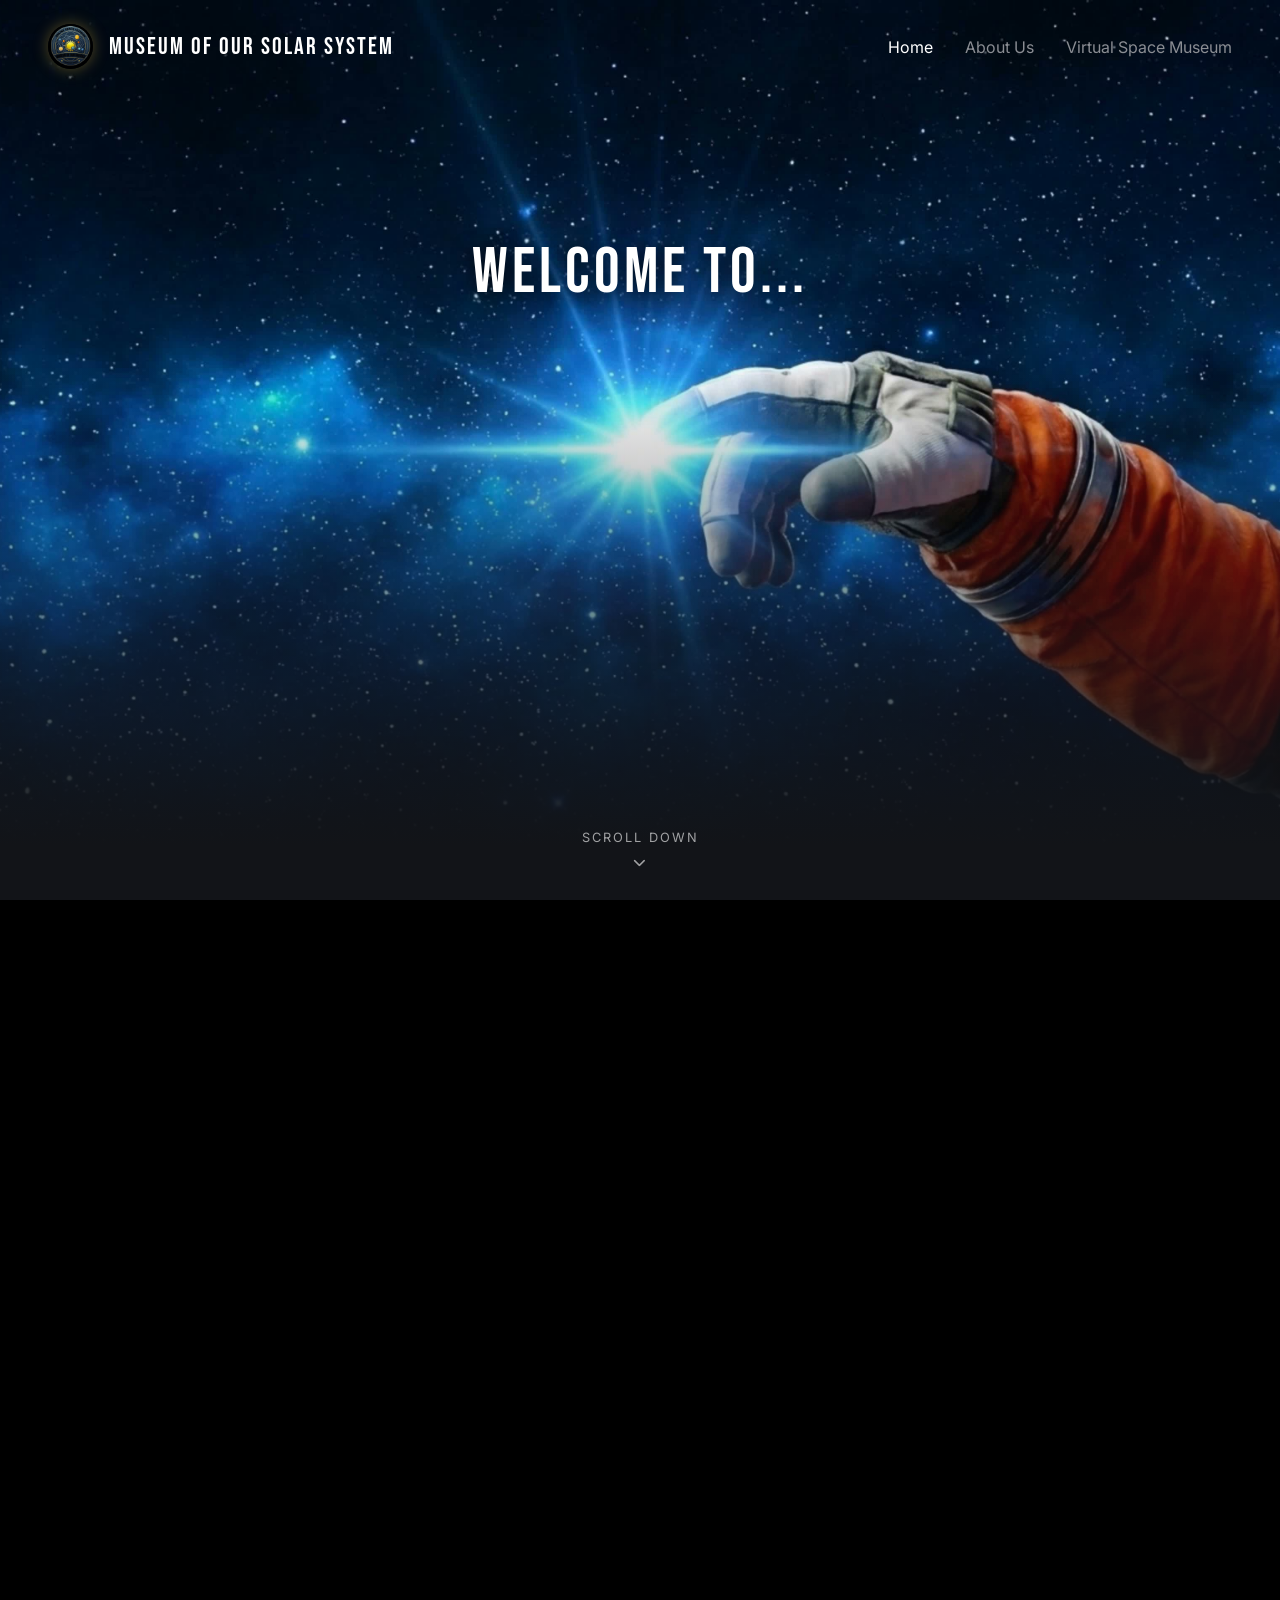
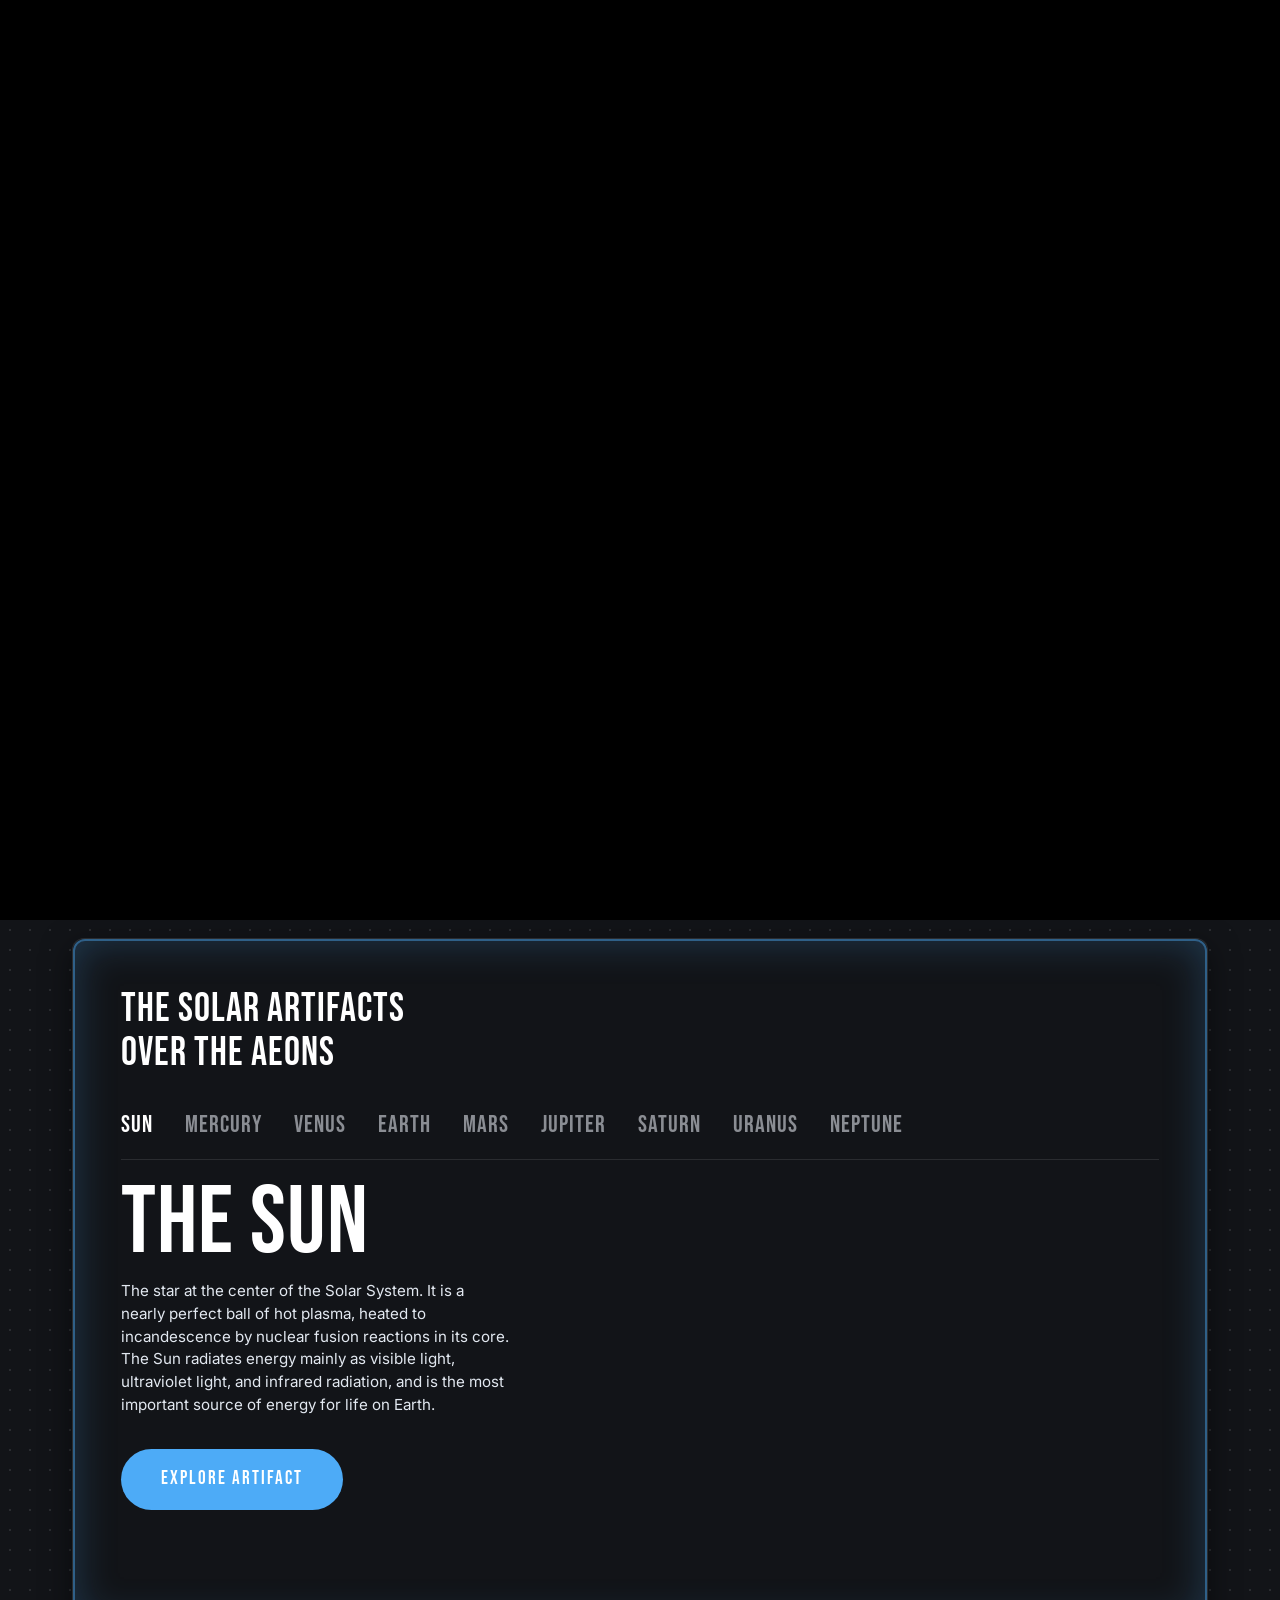
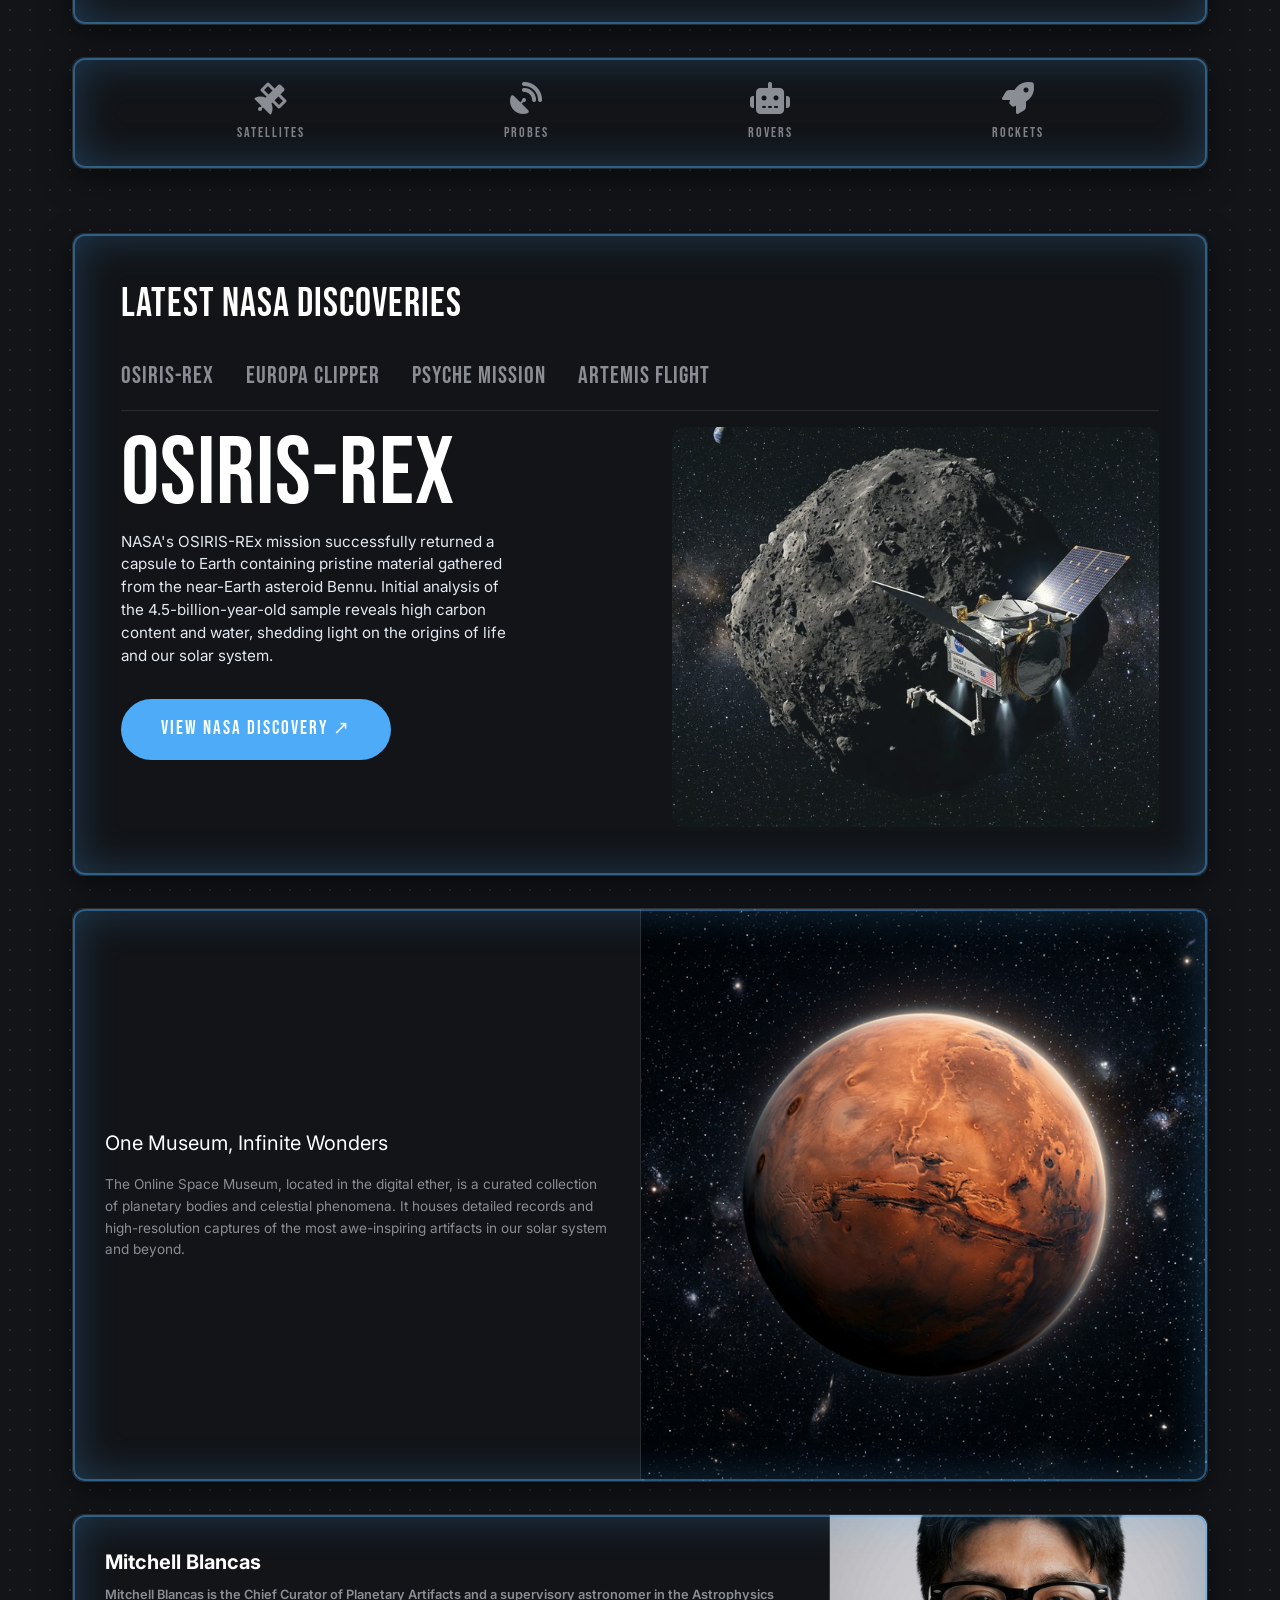
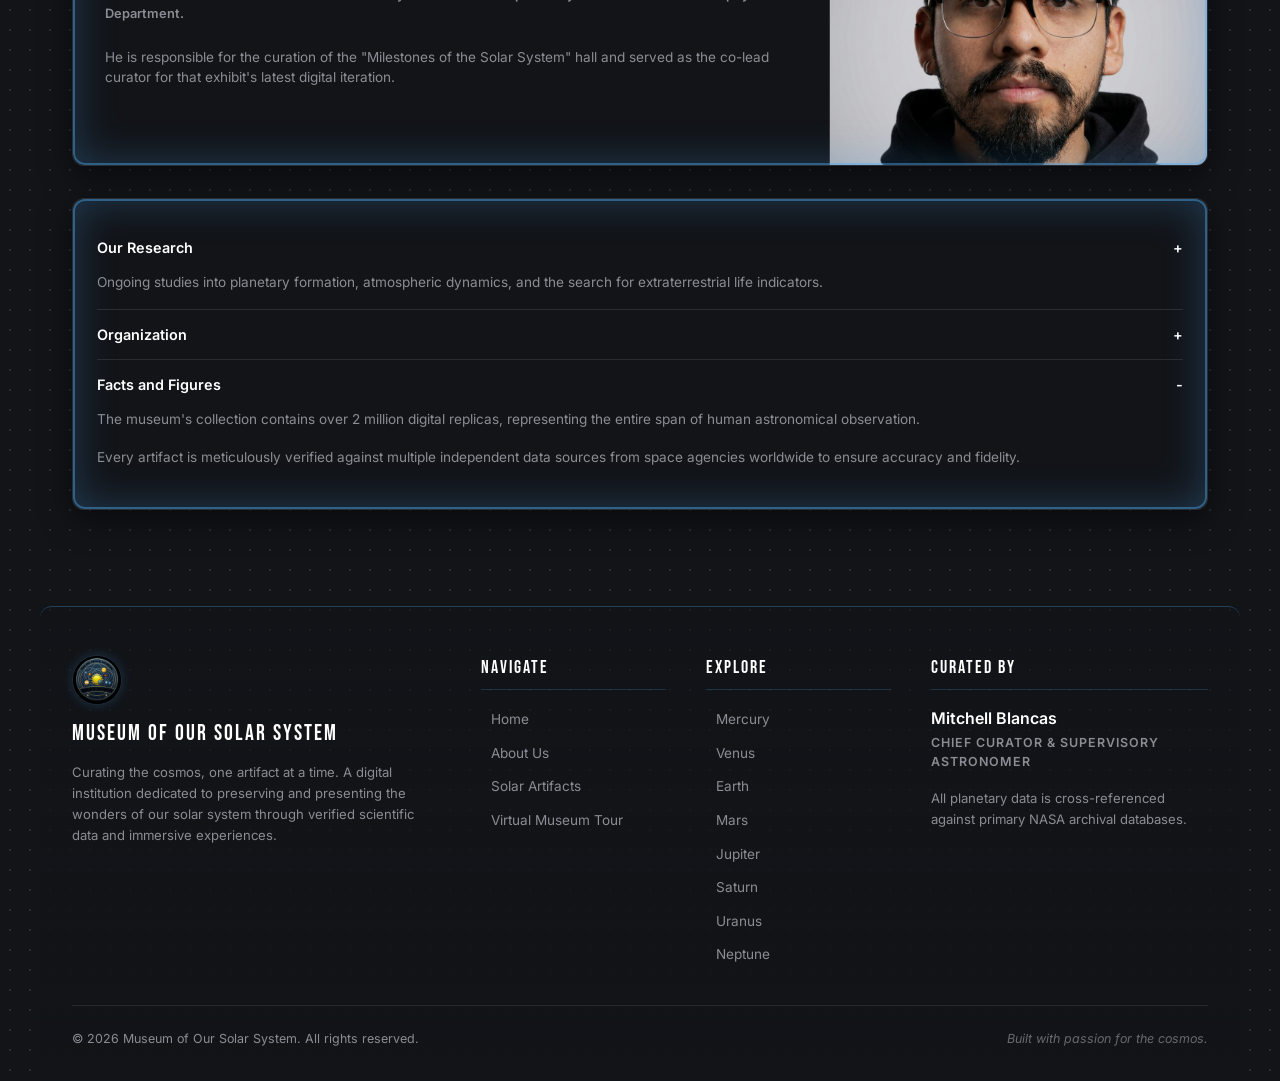
==== commit 33961765: "Add podiums under 3D planet models" ====
--- a/index.html
+++ b/index.html
@@ -23,10 +23,9 @@
 
 <body>
 
-    <div class="grid-container">
-
-        <!-- Hero Section -->
-        <section class="hero-section">
+    <!-- Scrollytelling Hero Section -->
+    <section class="scrolly-hero" id="scrolly-container">
+        <div class="sticky-container">
             <!-- Header Navigation -->
             <header class="hero-header">
                 <div class="logo-container">
@@ -41,26 +40,31 @@
                     </ul>
                 </nav>
             </header>
-            <div style="display:flex; flex-direction:row; align-items:center; gap:3rem; flex:1; margin-top:2rem;">
-                <div class="hero-content" style="flex:1; min-width:0;">
-                    <h1 class="hero-title">Explore the<br>
-                        Vast Wonders<br>of Our <span class="highlight-text">Solar
-                            System <svg class="orbit-svg" viewBox="0 0 100 40" xmlns="http://www.w3.org/2000/svg">
-                                <ellipse cx="50" cy="20" rx="45" ry="15" fill="none" stroke="#d4af37" stroke-width="2"
-                                    transform="rotate(-15 50 20)" />
-                                <circle cx="85" cy="5" r="3" fill="#d4af37" />
-                            </svg></span></h1>
-                    <p class="hero-description">Embark on an extraordinary journey through the cosmos.</p>
-                    <div class="hero-buttons">
-                        <button class="hero-cta" id="startExploringBtn">Start Exploring</button>
-                        <a href="Planetariam Museum/index.html" class="hero-cta secondary-cta">Virtual Museum Tour</a>
-                    </div>
-                </div>
-                <div class="hero-graphics" style="flex:0 0 auto; width:min(45%, 500px);">
-                    <img src="astronaut.png" alt="Floating Astronaut" class="hero-astronaut">
-                </div>
-            </div>
-        </section>
+
+            <canvas id="hero-canvas"></canvas>
+            
+            <!-- Loading State -->
+            <div id="loading-spinner" class="loading-state">
+                <div class="spinner"></div>
+                <p>Loading Universe...</p>
+            </div>
+
+            <div class="scroll-text-overlay">
+                <div class="scroll-text text-0">WELCOME TO...</div>
+                <div class="scroll-text text-30">OUR SOLAR SYSTEM</div>
+                <div class="scroll-text text-pre-bottom">ARE YOU READY TO EXPLORE?</div>
+                <a href="Planetariam Museum/index.html" class="scroll-text hero-cta final-hero-btn text-bottom">VISIT VIRTUAL MUSEUM</a>
+            </div>
+            
+            <div class="scroll-indicator">
+                <span>Scroll Down</span>
+                <i class="fa-solid fa-chevron-down blink"></i>
+            </div>
+        </div>
+    </section>
+
+    <!-- Grid -->
+    <div class="grid-container" style="margin-top: 2vh; padding-top: 0; z-index: 10;">
 
         <!-- Main Timeline / Artifact Selector -->
         <section class="timeline-section" id="explore" style="scroll-margin-top: 1rem;">
--- a/style.css
+++ b/style.css
@@ -24,7 +24,7 @@
     line-height: 1.5;
     -webkit-font-smoothing: antialiased;
     min-height: 100vh;
-    padding: 2rem;
+    padding: 0;
 
     /* Subtle background dot pattern to match reference */
     background-image: radial-gradient(var(--border-color) 1px, transparent 1px);
@@ -154,6 +154,7 @@
     max-width: 1200px;
     /* Adjusted max-width for optimal single-column reading */
     margin: 0 auto;
+    padding: 2rem; /* padding pushed down from body */
     position: relative;
     z-index: 2;
     /* Elevate grid container above space background canvas */
@@ -249,20 +250,173 @@
 }
 
 /* -------------------------------- */
-/* New Hero Section                 */
+/* Scrollytelling Hero Section      */
 /* -------------------------------- */
 
-.hero-section {
-    grid-column: 1 / -1;
+.scrolly-hero {
+    height: 280vh; /* Increased to allow scroll holding at the end */
     position: relative;
-    padding: 0 0 2rem 0;
-    min-height: 80vh;
+    background-color: #000;
+}
+
+.sticky-container {
+    position: sticky;
+    top: 0;
+    height: 100vh;
+    width: 100vw;
+    overflow: hidden;
+}
+
+.sticky-container::after {
+    content: '';
+    position: absolute;
+    bottom: 0;
+    left: 0;
+    width: 100%;
+    height: 60vh; /* Increased from 45vh to 60vh for a much longer, smoother fade */
+    background: linear-gradient(to bottom, transparent 0%, rgba(18, 20, 24, 0.4) 40%, var(--bg-dark) 90%, var(--bg-dark) 100%);
+    z-index: 5;
+    pointer-events: none;
+}
+
+#hero-canvas {
+    position: absolute;
+    top: 0;
+    left: 0;
+    width: 100%;
+    height: 100%;
+    object-fit: cover; /* or contain based on preference, cover usually looks better */
+    z-index: 1;
+}
+
+.loading-state {
+    position: absolute;
+    top: 50%;
+    left: 50%;
+    transform: translate(-50%, -50%);
+    z-index: 50;
+    color: white;
+    text-align: center;
+    font-family: var(--font-heading);
+    letter-spacing: 2px;
+}
+.spinner {
+    width: 40px;
+    height: 40px;
+    border: 4px solid rgba(255, 255, 255, 0.3);
+    border-radius: 50%;
+    border-top-color: var(--text-primary);
+    animation: spin 1s ease-in-out infinite;
+    margin: 0 auto 1rem;
+}
+@keyframes spin {
+    to { transform: rotate(360deg); }
+}
+
+.scroll-text-overlay {
+    position: absolute;
+    top: 0;
+    left: 0;
+    width: 100%;
+    height: 100%;
+    z-index: 10;
+    pointer-events: none;
+    color: rgba(255, 255, 255, 0.9);
+    font-family: var(--font-heading);
+}
+
+.scroll-text {
+    position: absolute;
+    opacity: 0;
+    transition: opacity 0.5s ease-out;
+    letter-spacing: 4px;
+    font-size: 4rem; /* Making it pop out */
+    text-transform: uppercase;
+    font-family: var(--font-heading); /* Same font as titles */
+    text-align: center;
+    width: 100%;
+    color: var(--text-primary);
+    text-shadow: 0 4px 20px rgba(0,0,0,0.8);
+}
+
+.hero-cta.final-hero-btn {
+    pointer-events: auto;
+    padding: 1.5rem 8rem; /* Made button longer horizontally */
+    font-size: 2rem;
+    letter-spacing: 2px;
+    border-radius: 60px;
+    width: auto; /* Fit to text */
+    text-align: center;
+    white-space: nowrap;
+    border: 3px solid transparent;
+    animation: bluePulse 2s infinite;
+    transition: all 0.3s ease;
+}
+
+.text-bottom.final-hero-btn:hover {
+    transform: translateX(-50%) scale(1.05); /* retain the center position and scale up */
+    background-color: #228be6;
+}
+
+@keyframes bluePulse {
+    0% { border-color: rgba(77, 171, 247, 0.4); box-shadow: 0 0 10px rgba(77, 171, 247, 0.4); }
+    50% { border-color: rgba(77, 171, 247, 1); box-shadow: 0 0 30px rgba(77, 171, 247, 0.8), inset 0 0 15px rgba(77, 171, 247, 0.4); }
+    100% { border-color: rgba(77, 171, 247, 0.4); box-shadow: 0 0 10px rgba(77, 171, 247, 0.4); }
+}
+
+.text-0 {
+    top: 25%;
+    left: 50%;
+    transform: translateX(-50%);
+}
+
+.text-30 {
+    top: auto;
+    bottom: 26%;
+    left: 50%;
+    transform: translateX(-50%);
+}
+
+.text-pre-bottom {
+    bottom: 16%;
+    left: 50%;
+    transform: translateX(-50%);
+    font-size: 3.5rem; /* Made the letters bigger */
+}
+
+.text-bottom {
+    bottom: 6%;
+    left: 50%;
+    transform: translateX(-50%);
+}
+
+.scroll-indicator {
+    position: absolute;
+    bottom: 30px;
+    left: 50%;
+    transform: translateX(-50%);
+    z-index: 20;
     display: flex;
     flex-direction: column;
-    justify-content: space-between;
-}
-
-/* Hero Header Navigation */
+    align-items: center;
+    gap: 10px;
+    color: rgba(255, 255, 255, 0.6);
+    font-family: var(--font-body);
+    font-size: 0.8rem;
+    text-transform: uppercase;
+    letter-spacing: 2px;
+}
+
+.blink {
+    animation: blinkAnim 2s infinite;
+}
+
+@keyframes blinkAnim {
+    0%, 100% { opacity: 0.3; }
+    50% { opacity: 1; }
+}
+
+/* Hero Header Navigation Overlay */
 .hero-header {
     position: relative;
     z-index: 10;
@@ -314,79 +468,40 @@
     color: var(--text-primary);
 }
 
-/* Hero Content */
-.hero-title {
-    font-size: 5rem;
-    line-height: 1.05;
-    text-transform: none;
-    letter-spacing: normal;
-    font-weight: 700;
-}
-
-.highlight-text {
-    position: relative;
+/* End Scrollytelling Hero Section CSS */
+
+/* Global Button Styles (used across sections) */
+.hero-cta {
     display: inline-block;
-    color: #fff;
-    white-space: nowrap;
-}
-
-.orbit-svg {
-    position: absolute;
-    width: 120%;
-    height: 120%;
-    top: -10%;
-    left: -10%;
-    pointer-events: none;
-}
-
-.hero-description {
-    font-size: 1.1rem;
-    color: rgba(255, 255, 255, 0.6);
-    line-height: 1.6;
-    max-width: 85%;
-    margin-top: 1.5rem;
-}
-
-.hero-buttons {
-    display: flex;
-    gap: 1.5rem;
-    align-items: center;
-    margin-top: 2rem;
-}
-
-.hero-cta {
-    background: linear-gradient(135deg, #4dabf7, #228be6);
-    color: #fff;
-    border: 2px solid transparent;
     padding: 1rem 2.5rem;
-    border-radius: 30px;
-    font-family: var(--font-body);
-    font-size: 1.1rem;
-    font-weight: 600;
+    font-family: var(--font-heading);
+    font-size: 1.2rem;
+    letter-spacing: 2px;
+    color: #ffffff; /* changed to white */
+    background-color: #4dabf7; /* changed to blue */
+    border: none;
+    border-radius: 60px;
     cursor: pointer;
-    box-shadow: 0 5px 20px rgba(77, 171, 247, 0.4);
     transition: all 0.3s ease;
+    text-decoration: none;
+    text-align: center;
 }
 
 .hero-cta:hover {
+    background-color: #228be6; /* slightly darker blue on hover */
     transform: translateY(-2px);
-    box-shadow: 0 8px 25px rgba(77, 171, 247, 0.6);
-}
-
-.hero-cta.secondary-cta {
-    background: transparent;
-    border: 2px solid rgba(77, 171, 247, 0.6);
-    color: #4dabf7;
-    text-decoration: none;
-    box-shadow: none;
-    display: inline-flex;
-    justify-content: center;
-    backdrop-filter: blur(8px);
-}
-
-.hero-cta.secondary-cta:hover {
-    background: rgba(77, 171, 247, 0.1);
-    box-shadow: 0 5px 15px rgba(77, 171, 247, 0.2);
+    box-shadow: 0 5px 15px rgba(77, 171, 247, 0.4);
+}
+
+.secondary-cta {
+    background-color: transparent;
+    color: var(--text-primary);
+    border: 1px solid var(--border-color);
+}
+
+.secondary-cta:hover {
+    background-color: rgba(255, 255, 255, 0.05);
+    color: var(--text-primary);
 }
 
 /* Hero Graphics — Astronaut Image */
@@ -1121,7 +1236,7 @@
 
 /* #3: Accordion Toggle */
 .accordion-toggle {
-    background: none;
+    background: #4dabf7; /* Changed to Blue background */
     border: 1px solid rgba(255, 255, 255, 0.1);
     border-radius: 50%;
     width: 30px;
@@ -1138,17 +1253,17 @@
 .accordion-toggle svg {
     width: 16px;
     height: 16px;
-    color: var(--text-muted);
+    color: #ffffff; /* Changed to white */
     transition: transform 0.3s ease, color 0.3s ease;
 }
 
 .accordion-toggle:hover {
     border-color: rgba(77, 171, 247, 0.4);
-    background: rgba(77, 171, 247, 0.08);
+    background: #228be6; /* Darker blue on hover */
 }
 
 .accordion-toggle:hover svg {
-    color: #4dabf7;
+    color: #ffffff; /* Maintained white */
 }
 
 .accordion-toggle[aria-expanded="true"] svg {
@@ -1382,17 +1497,18 @@
     flex-direction: column;
     gap: 0.35rem;
     padding: 1.25rem 1.5rem;
-    background: var(--card-bg);
+    background: #4dabf7; /* Changed to Blue background */
     border: 1px solid var(--border-color);
     border-radius: 12px;
     text-decoration: none;
     transition: all 0.3s ease;
-    --btn-accent: #4dabf7;
+    --btn-accent: #228be6; /* Darker blue accent */
 }
 
 .artifact-nav-btn:hover {
     border-color: var(--btn-accent);
-    box-shadow: 0 0 20px color-mix(in srgb, var(--btn-accent) 20%, transparent);
+    background: #228be6; /* Hover background darker */
+    box-shadow: 0 0 20px color-mix(in srgb, #4dabf7 40%, transparent);
     transform: translateY(-2px);
 }
 
@@ -1402,7 +1518,7 @@
 
 .nav-direction {
     font-size: 0.8rem;
-    color: var(--text-muted);
+    color: #ffffff; /* Changed to white */
     letter-spacing: 1px;
     text-transform: uppercase;
     font-weight: 600;
@@ -1411,12 +1527,12 @@
 .nav-planet-name {
     font-family: var(--font-heading);
     font-size: 1.8rem;
-    color: var(--text-primary);
+    color: #ffffff; /* Changed to white */
     letter-spacing: 2px;
 }
 
 .artifact-nav-btn:hover .nav-planet-name {
-    color: var(--btn-accent);
+    color: #ffffff; /* Maintain white on hover */
 }
 
 /* ---- Responsive (Artifact Page) ---- */
@@ -2172,4 +2288,17 @@
         gap: 0.5rem;
         text-align: center;
     }
+}
+
+/* Force round pill style on all buttons just like the main hero button */
+button, 
+.btn, 
+.hero-cta, 
+.artifact-nav-btn,
+.planet-badge, 
+.accordion-btn, 
+.accordion-toggle, 
+.home-btn, 
+.explore-btn {
+    border-radius: 60px !important;
 }
